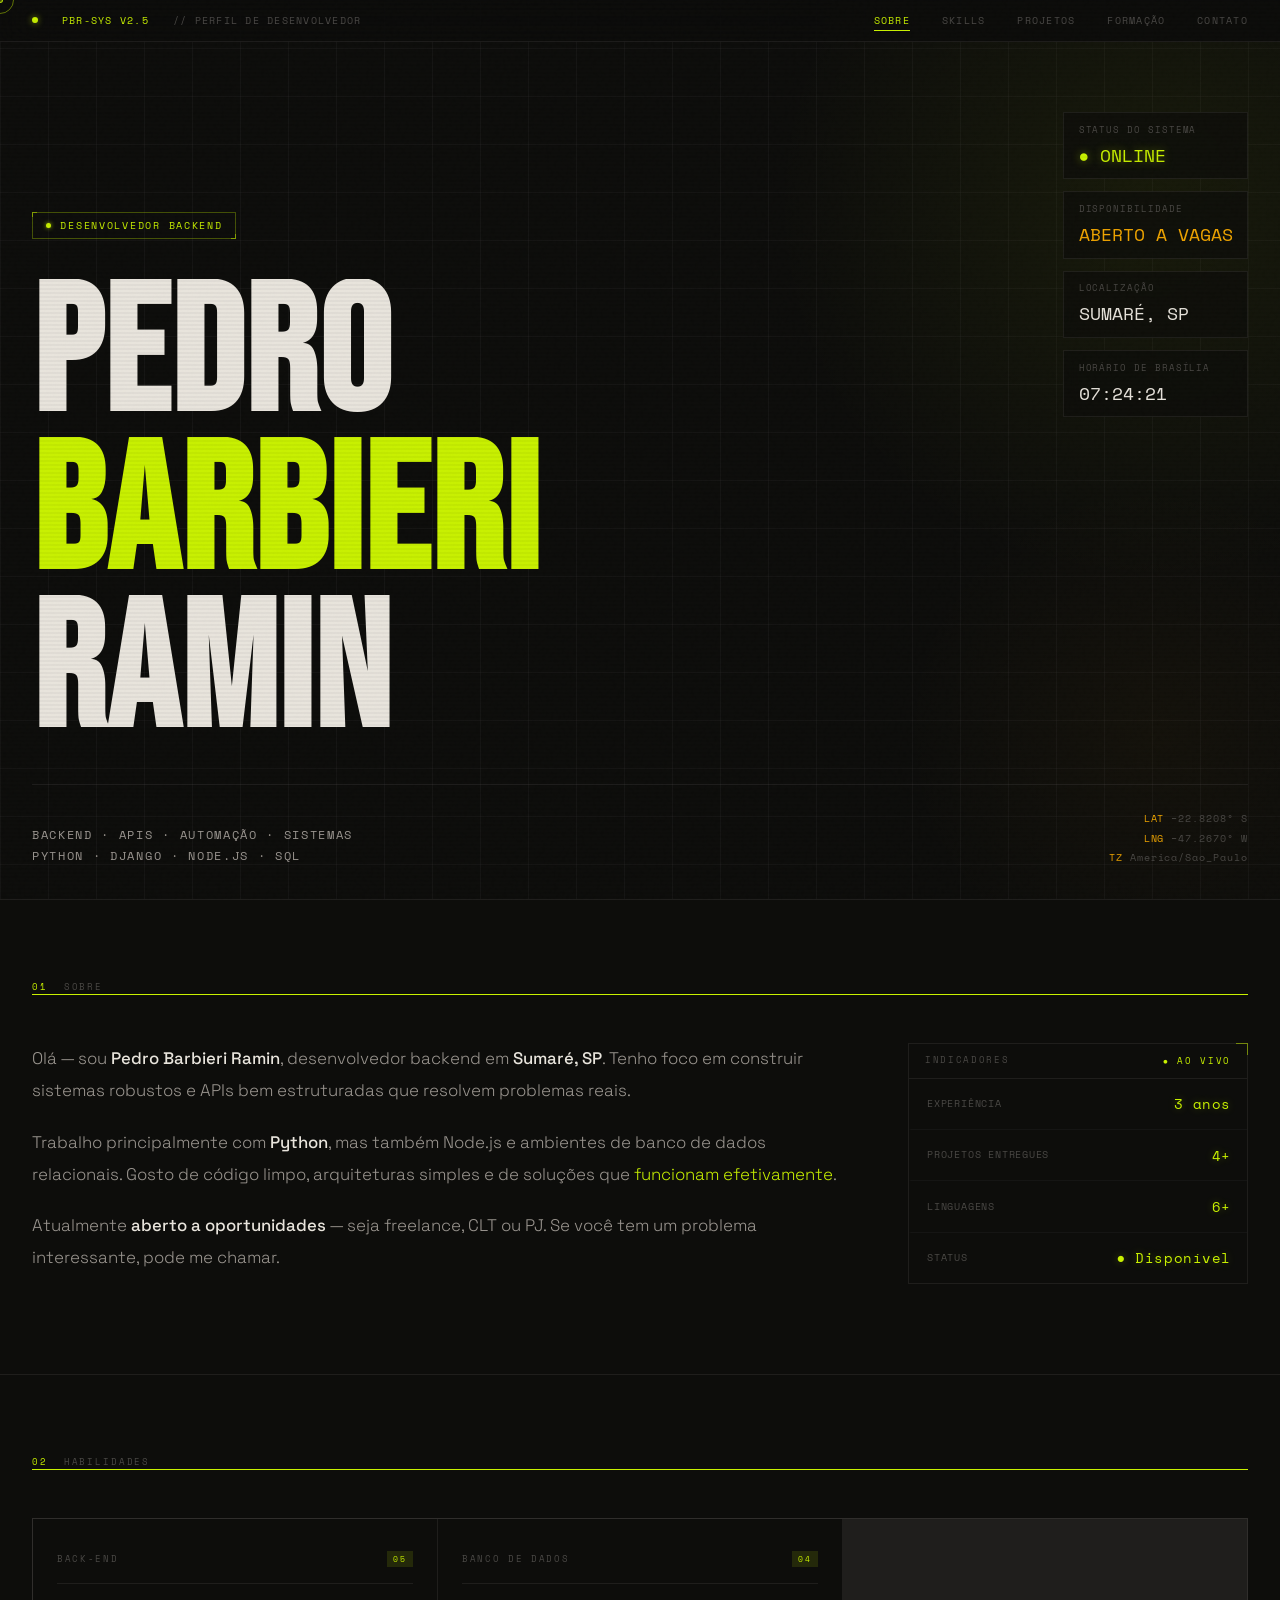
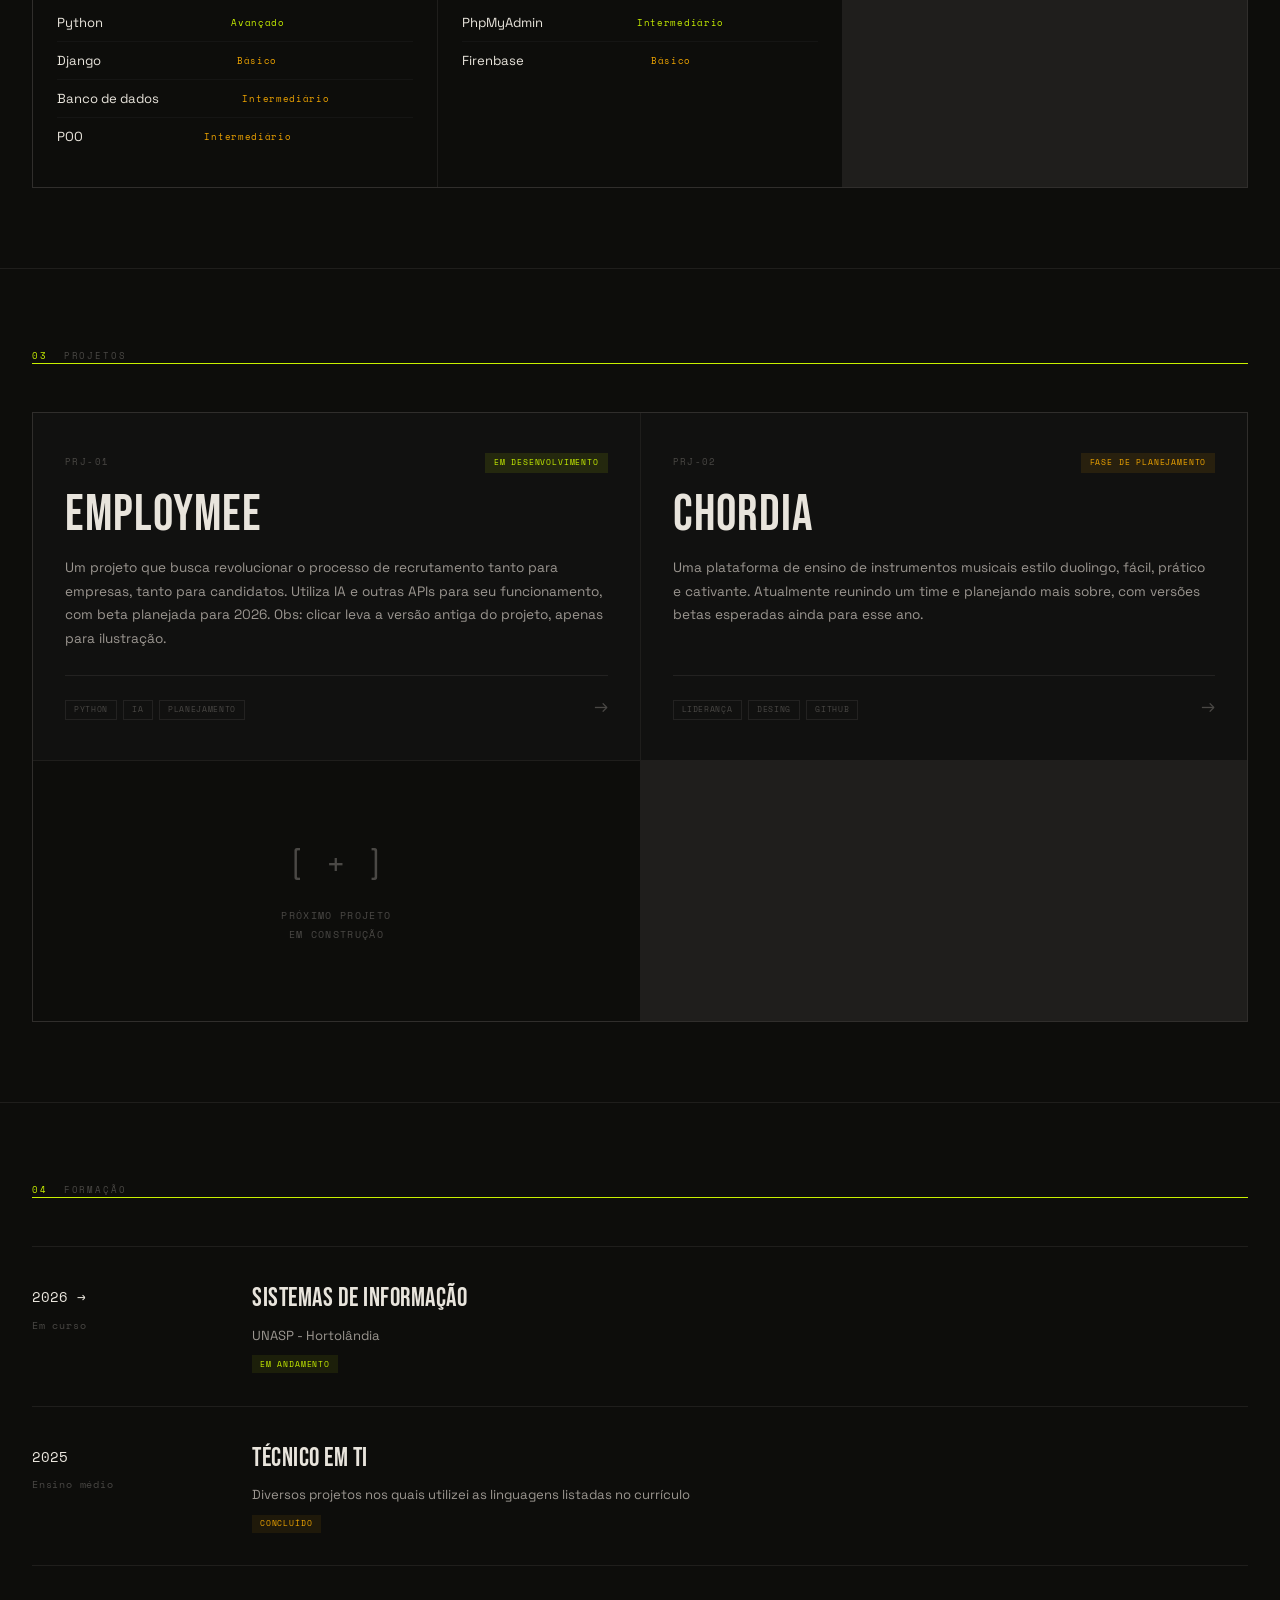
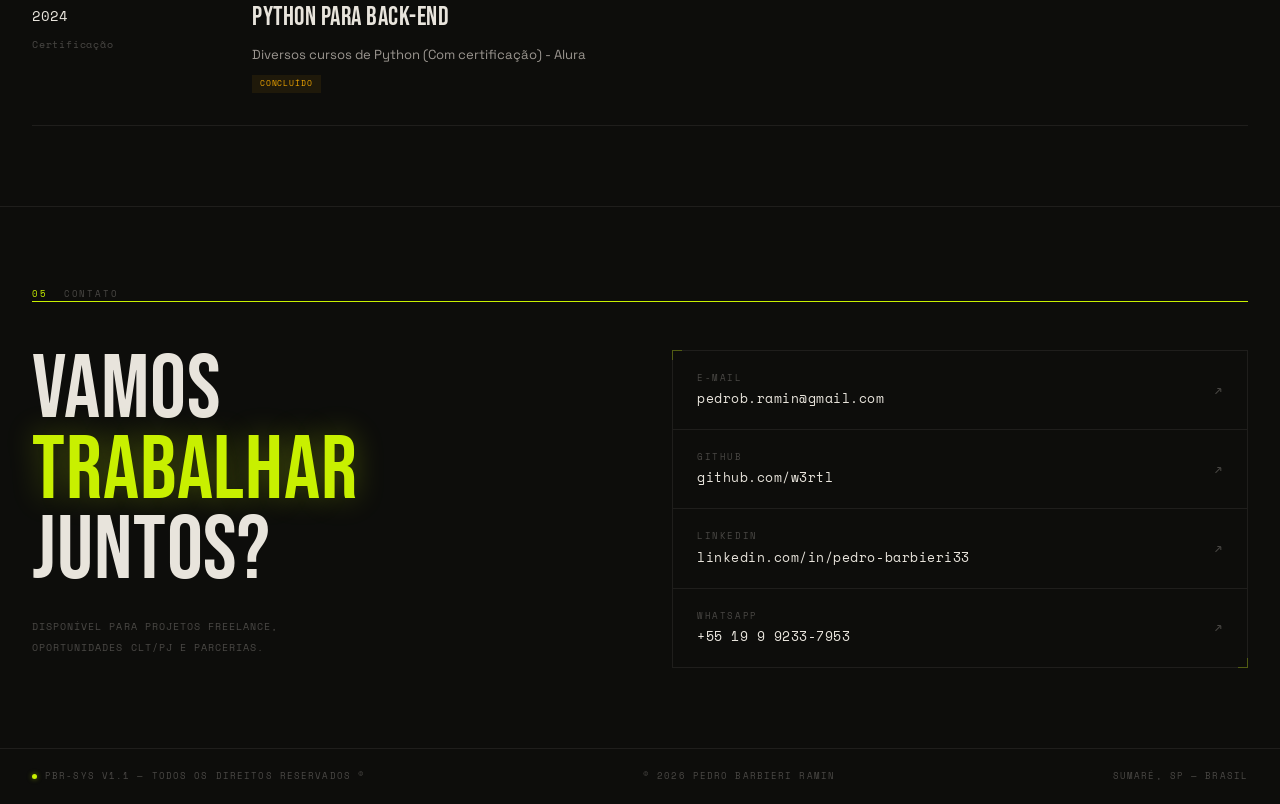
==== index.html @ 3b470dd0 "poo abreviado" ====
<!DOCTYPE html>
<html lang="pt-BR">
<head>
<meta charset="UTF-8"/>
<meta name="viewport" content="width=device-width, initial-scale=1.0"/>
<title>PBR-SYS // Pedro Barbieri Ramin</title>
<link rel="preconnect" href="https://fonts.googleapis.com"/>
<link rel="preconnect" href="https://fonts.gstatic.com" crossorigin/>
<link href="https://fonts.googleapis.com/css2?family=Space+Grotesk:wght@300;400;500;600;700&family=Space+Mono:ital,wght@0,400;0,700;1,400&family=Bebas+Neue&display=swap" rel="stylesheet"/>
<link rel="stylesheet" href="style.css"/>
</head>
<body>

<!-- SCROLL PROGRESS -->
<div id="scroll-progress"></div>

<!-- CURSOR -->
<div id="cur"></div>
<div id="cur-ring"></div>

<!-- COPY TOAST -->
<div class="copy-toast" id="copy-toast"></div>

<!-- ── LOADER ─────────────────────────────────── -->
<div id="loader">
  <div class="ld-label">Inicializando sistema</div>
  <div class="ld-bar-wrap"><div class="ld-bar"></div></div>
  <div class="ld-pct">0%</div>
</div>

<!-- ── TOPBAR ─────────────────────────────────── -->
<div id="topbar">
  <div class="tb-left">
    <div class="tb-dot"></div>
    <span class="tb-sys">PBR-SYS v2.5</span>
    <span>// Perfil de Desenvolvedor</span>
  </div>
  <nav class="tb-right">
    <a class="tb-nav" href="#sobre">Sobre</a>
    <a class="tb-nav" href="#habilidades">Skills</a>
    <a class="tb-nav" href="#projetos">Projetos</a>
    <a class="tb-nav" href="#formacao">Formação</a>
    <a class="tb-nav" href="#contato">Contato</a>
  </nav>
</div>

<!-- ── HERO ───────────────────────────────────── -->
<section id="hero">
  <div class="h-grid"></div>
  <div class="h-glow"></div>
  <div class="h-glow2"></div>

  <div class="hero-widgets">
    <div class="widget">
      Status do Sistema
      <div class="widget-val green">● Online</div>
    </div>
    <div class="widget">
      Disponibilidade
      <div class="widget-val amber">Aberto a vagas</div>
    </div>
    <div class="widget">
      Localização
      <div class="widget-val">Sumaré, SP</div>
    </div>
    <div class="widget">
      Horário de Brasília
      <div class="widget-val" id="live-time">--:--:--</div>
    </div>
  </div>

  <div class="hero-main">
    <div class="stamp">
      <span class="stamp-dot"></span>
      Desenvolvedor Backend
    </div>
    <h1 class="hero-name">
      <span class="line"><span>PEDRO</span></span>
      <span class="line"><span>BARBIERI</span></span>
      <span class="line"><span>RAMIN</span></span>
    </h1>
  </div>

  <div class="hero-meta">
    <div class="hero-role">
      Backend · APIs · Automação · Sistemas<br/>
      Python · Django · Node.js · SQL
    </div>
    <div class="hero-coords">
      <span>LAT</span> −22.8208° S<br/>
      <span>LNG</span> −47.2670° W<br/>
      <span>TZ</span> America/Sao_Paulo
    </div>
  </div>
</section>

<!-- ══════════════════════════════════════════════
     SOBRE
══════════════════════════════════════════════ -->
<section class="sec" id="sobre">
  <div class="sec-label">
    <span class="sec-num">01</span> Sobre
  </div>
  <div class="inner">
    <div class="sobre-text reveal-l">
      <p>
        Olá — sou <strong>Pedro Barbieri Ramin</strong>, desenvolvedor backend
        em <strong>Sumaré, SP</strong>. Tenho foco em construir sistemas
        robustos e APIs bem estruturadas que resolvem problemas reais.
      </p>
      <p>
        Trabalho principalmente com <strong>Python</strong>,
        mas também Node.js e ambientes de banco de dados relacionais.
        Gosto de código limpo, arquiteturas simples e de soluções que
        <span class="hi">funcionam efetivamente</span>.
      </p>
      <p>
        Atualmente <strong>aberto a oportunidades</strong> — seja freelance,
        CLT ou PJ. Se você tem um problema interessante, pode me chamar.
      </p>
    </div>

    <div class="metrics reveal">
      <div class="metrics-head">
        Indicadores <span>● Ao vivo</span>
      </div>
      <div class="metric-row">
        <span class="metric-key">Experiência</span>
        <span class="metric-val hi" data-count="3" data-suffix=" anos">3 anos</span>
      </div>
      <div class="metric-row">
        <span class="metric-key">Projetos entregues</span>
        <span class="metric-val hi" data-count="4" data-suffix="+">4+</span>
      </div>
      <div class="metric-row">
        <span class="metric-key">Linguagens</span>
        <span class="metric-val hi">6+</span>
      </div>
      <div class="metric-row">
        <span class="metric-key">Status</span>
        <span class="metric-val hi">● Disponível</span>
      </div>
    </div>
  </div>
</section>

<!-- ══════════════════════════════════════════════
     HABILIDADES
══════════════════════════════════════════════ -->
<section class="sec" id="habilidades">
  <div class="sec-label">
    <span class="sec-num">02</span> Habilidades
  </div>

  <div class="skill-blocks">

    <!-- BACK-END -->
    <div class="skill-block reveal">
      <div class="sb-head">
        Back-end
        <span class="sb-head-count">05</span>
      </div>

      <div class="skill-row">
        <span class="sk-name">Python</span>
        <span class="sk-lvl lvl-hi">Avançado</span>
        <div class="sk-bar-wrap">
          <div class="sk-bar" style="--w:.92"></div>
        </div>
      </div>
      <div class="skill-row">
        <span class="sk-name">Django</span>
        <span class="sk-lvl lvl-mid">Básico</span>
        <div class="sk-bar-wrap">
          <div class="sk-bar" style="--w:.88"></div>
        </div>
      </div>
      <div class="skill-row">
        <span class="sk-name">Banco de dados</span>
        <span class="sk-lvl lvl-mid">Intermediário</span>
        <div class="sk-bar-wrap">
          <div class="sk-bar mid" style="--w:.65"></div>
        </div>
      </div>
      <div class="skill-row">
        <span class="sk-name">POO</span>
        <span class="sk-lvl lvl-mid">Intermediário</span>
        <div class="sk-bar-wrap">
          <div class="sk-bar mid" style="--w:.58"></div>
        </div>
      </div>
    </div>

    <!-- BANCO DE DADOS -->
    <div class="skill-block reveal">
      <div class="sb-head">
        Banco de Dados
        <span class="sb-head-count">04</span>
      </div>

      <div class="skill-row">
        <span class="sk-name">PhpMyAdmin</span>
        <span class="sk-lvl lvl-hi">Intermediário</span>
        <div class="sk-bar-wrap">
          <div class="sk-bar" style="--w:.85"></div>
        </div>
      </div>
      <div class="skill-row">
        <span class="sk-name">Firenbase</span>
        <span class="sk-lvl lvl-mid">Básico</span>
        <div class="sk-bar-wrap">
          <div class="sk-bar mid" style="--w:.70"></div>
        </div>
      </div>
    </div>

    <!-- INFRA / TOOLS -->
<!-- <div class="skill-block reveal">
      <div class="sb-head">
        Infra &amp; Tools
        <span class="sb-head-count">05</span>
      </div>

      <div class="skill-row">
        <span class="sk-name">Docker</span>
        <span class="sk-lvl lvl-mid">Intermediário</span>
        <div class="sk-bar-wrap">
          <div class="sk-bar mid" style="--w:.72"></div>
        </div>
      </div>
      <div class="skill-row">
        <span class="sk-name">Git / GitHub</span>
        <span class="sk-lvl lvl-mid">Intermediário</span>
        <div class="sk-bar-wrap">
          <div class="sk-bar" style="--w:.88"></div>
        </div>
      </div>
      <div class="skill-row">
        <span class="sk-name">Linux / Bash</span>
        <span class="sk-lvl lvl-mid">Intermediário</span>
        <div class="sk-bar-wrap">
          <div class="sk-bar mid" style="--w:.68"></div>
        </div>
      </div>
      <div class="skill-row">
        <span class="sk-name">Nginx</span>
        <span class="sk-lvl lvl-mid">Básico</span>
        <div class="sk-bar-wrap">
          <div class="sk-bar lo" style="--w:.45"></div>
        </div>
      </div>
      <div class="skill-row">
        <span class="sk-name">CI/CD</span>
        <span class="sk-lvl lvl-lo">Básico</span>
        <div class="sk-bar-wrap">
          <div class="sk-bar lo" style="--w:.38"></div>
        </div>
      </div>
    </div> -->

  </div>
</section>

<!-- ══════════════════════════════════════════════
     PROJETOS

     COMO ADICIONAR UM PROJETO:
     Dentro de <div class="proj-list">, copie:

     <a class="proj-item reveal" href="URL" target="_blank" rel="noopener">
       <div class="proj-header">
         <div class="proj-id">PRJ-XX</div>
         <div class="proj-status status-done">Concluído</div>
       </div>
       <div class="proj-name">Nome</div>
       <div class="proj-desc">Descrição curta.</div>
       <div class="proj-footer">
         <div class="proj-tags">
           <span class="ptag">Python</span>
         </div>
         <div class="proj-arrow">→</div>
       </div>
     </a>

     Classes de status:
       status-done  → Concluído
       status-dev   → Em Desenvolvimento
       status-soon  → Em Breve
══════════════════════════════════════════════ -->
<section class="sec" id="projetos">
  <div class="sec-label">
    <span class="sec-num">03</span> Projetos
  </div>

  <div class="proj-list">

    <!-- PRJ-01 -->
    <a class="proj-item reveal" href="https://www.employmee.com.br/" target="_blank" rel="noopener">
      <div class="proj-header">
        <div class="proj-id">PRJ-01</div>
        <div class="proj-status status-done">Em Desenvolvimento</div>
      </div>
      <div class="proj-name">Employmee</div>
      <div class="proj-desc">
        Um projeto que busca revolucionar o processo de recrutamento tanto para empresas, tanto para candidatos.
        Utiliza IA e outras APIs para seu funcionamento, com beta planejada para 2026. 
        Obs: clicar leva a versão antiga do projeto, apenas para ilustração.
      </div>
      <div class="proj-footer">
        <div class="proj-tags">
          <span class="ptag">Python</span>
          <span class="ptag">IA</span>
          <span class="ptag">Planejamento</span>
        </div>
        <div class="proj-arrow">→</div>
      </div>
    </a>

    <!-- PRJ-02 -->
    <a class="proj-item reveal" href="#" target="_blank" rel="noopener">
      <div class="proj-header">
        <div class="proj-id">PRJ-02</div>
        <div class="proj-status status-dev">Fase de planejamento</div>
      </div>
      <div class="proj-name">Chordia</div>
      <div class="proj-desc">
        Uma plataforma de ensino de instrumentos musicais estilo duolingo, fácil, prático e cativante.
        Atualmente reunindo um time e planejando mais sobre, com versões betas esperadas ainda para esse ano.
      </div>
      <div class="proj-footer">
        <div class="proj-tags">
          <span class="ptag">Liderança</span>
          <span class="ptag">Desing</span>
          <span class="ptag">Github</span>
        </div>
        <div class="proj-arrow">→</div>
      </div>
    </a>

    <!-- SLOT VAZIO -->
    <div class="proj-item proj-empty reveal">
      <div class="proj-empty-icon">[ + ]</div>
      <div class="proj-empty-text">
        Próximo projeto<br/>em construção
      </div>
    </div>

  </div>
</section>

<!-- ══════════════════════════════════════════════
     FORMAÇÃO
══════════════════════════════════════════════ -->
<section class="sec" id="formacao">
  <div class="sec-label">
    <span class="sec-num">04</span> Formação
  </div>

  <div class="timeline">

    <div class="tl-item reveal">
      <div class="tl-left">
        <span class="tl-year">2026 →</span>
        Em curso
      </div>
      <div class="tl-right">
        <div class="tl-course">Sistemas de informação</div>
        <div class="tl-inst">UNASP - Hortolândia</div>
        <span class="tl-tag">Em andamento</span>
      </div>
    </div>

    <div class="tl-item reveal">
      <div class="tl-left">
        <span class="tl-year">2025</span>
        Ensino médio
      </div>
      <div class="tl-right">
        <div class="tl-course">Técnico em TI</div>
        <div class="tl-inst">Diversos projetos nos quais utilizei as linguagens listadas no currículo</div>
        <span class="tl-tag amber">Concluído</span>
      </div>
    </div>

    <div class="tl-item reveal">
      <div class="tl-left">
        <span class="tl-year">2024</span>
        Certificação
      </div>
      <div class="tl-right">
        <div class="tl-course">Python para Back-end</div>
        <div class="tl-inst">Diversos cursos de Python (Com certificação) - Alura</div>
        <span class="tl-tag amber">Concluído</span>
      </div>
    </div>

    

  </div>
</section>

<!-- ══════════════════════════════════════════════
     CONTATO
══════════════════════════════════════════════ -->
<section class="sec" id="contato">
  <div class="sec-label">
    <span class="sec-num">05</span> Contato
  </div>

  <div class="contact-wrap">
    <div class="reveal-l">
      <div class="contact-cta">
        VAMOS<br/><span class="hi">TRABALHAR</span><br/>JUNTOS?
      </div>
      <div class="contact-note">
        Disponível para projetos freelance,<br/>
        oportunidades CLT/PJ e parcerias.
      </div>
    </div>

    <div class="contact-links reveal">

      <!-- E-mail — clique copia o endereço -->
      <a class="clink" href="mailto:pedrob.ramin@gmail.com" data-copy="pedrob.ramin@gmail.com">
        <div>
          <div class="cl-label">E-mail</div>
          <div class="cl-val">pedrob.ramin@gmail.com</div>
        </div>
        <div class="cl-arrow">↗</div>
      </a>

      <!-- GitHub -->
      <a class="clink" href="https://github.com/w3rtl" target="_blank" rel="noopener">
        <div>
          <div class="cl-label">GitHub</div>
          <div class="cl-val">github.com/w3rtl</div>
        </div>
        <div class="cl-arrow">↗</div>
      </a>

      <!-- LinkedIn -->
      <a class="clink" href="https://linkedin.com/in/pedro-barbieri33" target="_blank" rel="noopener">
        <div>
          <div class="cl-label">LinkedIn</div>
          <div class="cl-val">linkedin.com/in/pedro-barbieri33</div>
        </div>
        <div class="cl-arrow">↗</div>
      </a>

      <!-- WhatsApp — clique copia o número -->
      <a class="clink" href="https://wa.me/5519992337953?text=Olá,%20vim%20pelo%20portifólio!%0A%20proposta%20é%20a%20seguinte:%20" data-copy="+55 19 9 9233-7953">
        <div>
          <div class="cl-label">WhatsApp</div>
          <div class="cl-val">+55 19 9 9233-7953</div>
        </div>
        <div class="cl-arrow">↗</div>
      </a>

    </div>
  </div>
</section>

<!-- ── FOOTER ──────────────────────────────────── -->
<footer>
  <div class="ft-status">
    <div class="ft-dot"></div>
    PBR-SYS v1.1 — Todos os direitos reservados ©️
  </div>
  <div>© 2026 Pedro Barbieri Ramin</div>
  <div>Sumaré, SP — Brasil</div>
</footer>

<script src="main.js"></script>
</body>
</html>
---- style.css ----
*,*::before,*::after{box-sizing:border-box;margin:0;padding:0}

:root{
  --bg:#0D0D0B;
  --bg2:#111110;
  --bg3:#161614;
  --ink:#E8E4DC;
  --ink2:#9B9690;
  --ink3:#4A4845;
  --accent:#C8F000;
  --accent2:#F0A500;
  --red:#FF4444;
  --line:rgba(232,228,220,0.08);
  --line2:rgba(232,228,220,0.04);
  --mono:'Space Mono',monospace;
  --sans:'Space Grotesk',sans-serif;
  --display:'Bebas Neue',sans-serif;
}

html{scroll-behavior:smooth}

body{
  background:var(--bg);
  color:var(--ink);
  font-family:var(--sans);
  font-size:15px;
  line-height:1.6;
  overflow-x:hidden;
  cursor:none;
}

/* ── SCROLL PROGRESS BAR ─────────────────────── */
#scroll-progress{
  position:fixed;top:0;left:0;
  height:2px;width:0%;
  background:linear-gradient(90deg,var(--accent),var(--accent2));
  z-index:9100;
  transition:width .1s linear;
  box-shadow:0 0 8px rgba(200,240,0,0.6);
}

/* ── SCANLINES overlay ───────────────────────── */
body::before{
  content:'';
  position:fixed;inset:0;
  background:repeating-linear-gradient(
    0deg,
    transparent,
    transparent 2px,
    rgba(0,0,0,0.03) 2px,
    rgba(0,0,0,0.03) 4px
  );
  pointer-events:none;
  z-index:9000;
  animation:scanMove 8s linear infinite;
}
@keyframes scanMove{
  0%{background-position:0 0}
  100%{background-position:0 200px}
}

/* ── NOISE grain ─────────────────────────────── */
body::after{
  content:'';
  position:fixed;inset:0;
  background-image:url("data:image/svg+xml,%3Csvg viewBox='0 0 256 256' xmlns='http://www.w3.org/2000/svg'%3E%3Cfilter id='noise'%3E%3CfeTurbulence type='fractalNoise' baseFrequency='0.9' numOctaves='4' stitchTiles='stitch'/%3E%3C/filter%3E%3Crect width='100%25' height='100%25' filter='url(%23noise)' opacity='0.04'/%3E%3C/svg%3E");
  pointer-events:none;
  z-index:8999;
  opacity:0.4;
}

/* ── CURSOR ──────────────────────────────────── */
#cur{
  position:fixed;width:6px;height:6px;
  background:var(--accent);
  border-radius:50%;
  pointer-events:none;z-index:9999;
  transform:translate(-50%,-50%);
  transition:width .15s,height .15s,background .2s,opacity .2s;
  mix-blend-mode:difference;
}
#cur-ring{
  position:fixed;width:28px;height:28px;
  border:1px solid rgba(200,240,0,0.45);
  border-radius:50%;
  pointer-events:none;z-index:9998;
  transform:translate(-50%,-50%);
  transition:width .25s cubic-bezier(.16,1,.3,1),height .25s cubic-bezier(.16,1,.3,1),border-color .25s;
}
body.hov #cur{width:12px;height:12px;background:var(--accent)}
body.hov #cur-ring{width:44px;height:44px;border-color:var(--accent);box-shadow:0 0 12px rgba(200,240,0,0.2)}

/* cursor trail dots */
.cur-trail{
  position:fixed;
  width:4px;height:4px;
  background:var(--accent);
  border-radius:50%;
  pointer-events:none;
  z-index:9997;
  transform:translate(-50%,-50%);
  opacity:0;
  transition:opacity .4s ease;
}

/* ── LOADER ──────────────────────────────────── */
#loader{
  position:fixed;inset:0;
  background:var(--bg);
  z-index:8000;
  display:flex;flex-direction:column;
  align-items:center;justify-content:center;
  gap:2rem;
}
.ld-label{
  font-family:var(--mono);
  font-size:.7rem;
  letter-spacing:.2em;
  color:var(--ink3);
  text-transform:uppercase;
}
.ld-bar-wrap{
  width:240px;height:1px;
  background:var(--line);
  position:relative;
  overflow:hidden;
}
.ld-bar{
  position:absolute;top:0;left:0;
  height:100%;width:0;
  background:linear-gradient(90deg,var(--accent),rgba(200,240,0,0.6));
  box-shadow:0 0 8px rgba(200,240,0,0.8);
  animation:ldFill 1.2s cubic-bezier(.4,0,.2,1) forwards;
}
/* shimmer on loader bar */
.ld-bar::after{
  content:'';
  position:absolute;top:0;right:0;bottom:0;
  width:40px;
  background:linear-gradient(90deg,transparent,rgba(255,255,255,0.4),transparent);
  animation:ldShimmer 1.2s ease-in-out forwards;
}
@keyframes ldFill{to{width:100%}}
@keyframes ldShimmer{
  0%{transform:translateX(-240px)}
  100%{transform:translateX(240px)}
}
.ld-pct{
  font-family:var(--mono);font-size:.65rem;
  color:var(--accent);letter-spacing:.1em;
}
#loader.done{
  animation:ldOut .5s .1s ease forwards;
  pointer-events:none;
}
@keyframes ldOut{to{opacity:0;pointer-events:none}}

/* corner brackets decoration */
#loader::before,#loader::after{
  content:'';
  position:absolute;
  width:30px;height:30px;
  border-color:var(--line);
  border-style:solid;
  pointer-events:none;
}
#loader::before{top:2rem;left:2rem;border-width:1px 0 0 1px}
#loader::after{bottom:2rem;right:2rem;border-width:0 1px 1px 0}

/* ── TOPBAR ──────────────────────────────────── */
#topbar{
  position:fixed;top:0;left:0;right:0;
  z-index:500;
  display:flex;align-items:center;justify-content:space-between;
  padding:.75rem 2rem;
  border-bottom:1px solid var(--line);
  background:rgba(13,13,11,0.92);
  backdrop-filter:blur(20px);
  font-family:var(--mono);font-size:.65rem;
  letter-spacing:.12em;
  color:var(--ink3);
  text-transform:uppercase;
  opacity:0;
  animation:fadeIn .5s 1.6s forwards;
}
.tb-left{display:flex;align-items:center;gap:1.5rem}
.tb-dot{
  width:6px;height:6px;border-radius:50%;
  background:var(--accent);
  animation:blink 2.5s ease-in-out infinite;
  box-shadow:0 0 6px rgba(200,240,0,0.6);
}
@keyframes blink{0%,100%{opacity:1}50%{opacity:.2}}
.tb-sys{color:var(--accent);font-size:.6rem}
.tb-right{display:flex;gap:2rem}
.tb-nav{
  text-decoration:none;color:var(--ink3);
  transition:color .2s;
  position:relative;
}
.tb-nav::after{
  content:'';
  position:absolute;bottom:-2px;left:0;right:0;
  height:1px;background:var(--accent);
  transform:scaleX(0);transform-origin:left;
  transition:transform .25s cubic-bezier(.16,1,.3,1);
}
.tb-nav:hover{color:var(--accent)}
.tb-nav:hover::after{transform:scaleX(1)}
.tb-nav.active{color:var(--accent)}
.tb-nav.active::after{transform:scaleX(1)}
@keyframes fadeIn{from{opacity:0}to{opacity:1}}

/* ── HERO ────────────────────────────────────── */
#hero{
  min-height:100vh;
  display:grid;
  grid-template-rows:1fr auto;
  padding:6rem 2rem 2rem;
  position:relative;
  overflow:hidden;
  border-bottom:1px solid var(--line);
}

/* background grid */
.h-grid{
  position:absolute;inset:0;
  background-image:
    linear-gradient(var(--line2) 1px,transparent 1px),
    linear-gradient(90deg,var(--line2) 1px,transparent 1px);
  background-size:48px 48px;
  transition:background-position .1s ease-out;
}

/* radial glow */
.h-glow{
  position:absolute;
  top:-20%;left:60%;
  width:60vw;height:60vw;
  background:radial-gradient(circle,rgba(200,240,0,0.06) 0%,transparent 70%);
  pointer-events:none;
  animation:glowPulse 6s ease-in-out infinite;
}
@keyframes glowPulse{
  0%,100%{opacity:1;transform:scale(1)}
  50%{opacity:.7;transform:scale(1.05)}
}

/* secondary glow accent */
.h-glow2{
  position:absolute;
  bottom:-10%;right:-10%;
  width:40vw;height:40vw;
  background:radial-gradient(circle,rgba(240,165,0,0.03) 0%,transparent 70%);
  pointer-events:none;
}

.hero-main{
  display:flex;flex-direction:column;
  justify-content:flex-end;
  position:relative;z-index:1;
}

/* classified stamp */
.stamp{
  display:inline-flex;align-items:center;gap:.6rem;
  border:1px solid rgba(200,240,0,0.3);
  padding:.3rem .8rem;
  font-family:var(--mono);font-size:.6rem;
  letter-spacing:.18em;color:var(--accent);
  text-transform:uppercase;
  margin-bottom:2.5rem;
  width:fit-content;
  animation:fadeIn .5s 1.7s both;
  position:relative;
}
/* corner ticks on stamp */
.stamp::before,.stamp::after{
  content:'';position:absolute;
  width:5px;height:5px;
  border-color:rgba(200,240,0,0.5);
  border-style:solid;
}
.stamp::before{top:-1px;left:-1px;border-width:1px 0 0 1px}
.stamp::after{bottom:-1px;right:-1px;border-width:0 1px 1px 0}

.stamp-dot{
  width:5px;height:5px;background:var(--accent);border-radius:50%;
  animation:blink 1.8s infinite;
  box-shadow:0 0 4px rgba(200,240,0,0.8);
}

/* big name */
.hero-name{
  font-family:var(--display);
  font-size:clamp(5rem,14vw,14rem);
  line-height:.88;
  letter-spacing:.01em;
  color:var(--ink);
  margin-bottom:2rem;
}
.hero-name .line{overflow:hidden;display:block}
.hero-name .line span{
  display:block;
  transform:translateY(105%);
  animation:slideUp .9s cubic-bezier(.16,1,.3,1) both;
}
.hero-name .line:nth-child(1) span{animation-delay:1.4s}
.hero-name .line:nth-child(2) span{animation-delay:1.5s;color:var(--accent)}
.hero-name .line:nth-child(3) span{animation-delay:1.6s}
@keyframes slideUp{to{transform:translateY(0)}}

/* glitch on hero name hover */
.hero-name:hover .line:nth-child(2) span{
  animation:glitchText .5s steps(2,end) forwards;
}
@keyframes glitchText{
  0%{text-shadow:none}
  20%{text-shadow:3px 0 var(--accent2),−3px 0 var(--red)}
  40%{text-shadow:-2px 0 var(--accent),2px 0 var(--accent2)}
  60%{text-shadow:1px 0 var(--red),-1px 0 var(--accent)}
  80%{text-shadow:-3px 0 var(--accent2),3px 0 var(--red)}
  100%{text-shadow:none}
}

/* meta row */
.hero-meta{
  display:flex;justify-content:space-between;align-items:flex-end;
  padding-top:1.5rem;
  border-top:1px solid var(--line);
  position:relative;z-index:1;
  animation:fadeIn .6s 2s both;
}
.hero-role{
  font-family:var(--mono);font-size:.75rem;
  letter-spacing:.14em;color:var(--ink2);text-transform:uppercase;
  max-width:24rem;line-height:1.8;
}
.hero-coords{
  font-family:var(--mono);font-size:.6rem;
  letter-spacing:.1em;color:var(--ink3);
  text-align:right;line-height:2;
}
.hero-coords span{color:var(--accent2)}

/* status widgets bottom-right */
.hero-widgets{
  position:absolute;
  right:2rem;top:7rem;
  display:flex;flex-direction:column;gap:.75rem;
  z-index:2;
  animation:fadeIn .6s 2.1s both;
}
.widget{
  border:1px solid var(--line);
  padding:.6rem .9rem;
  background:rgba(13,13,11,0.7);
  backdrop-filter:blur(8px);
  font-family:var(--mono);
  font-size:.58rem;letter-spacing:.1em;
  color:var(--ink3);text-transform:uppercase;
  min-width:140px;
  position:relative;
  transition:border-color .3s;
}
.widget:hover{border-color:rgba(200,240,0,0.2)}
/* corner decoration on widgets */
.widget::before{
  content:'';position:absolute;
  top:-1px;left:-1px;
  width:8px;height:8px;
  border-top:1px solid var(--accent);
  border-left:1px solid var(--accent);
  opacity:0;
  transition:opacity .3s;
}
.widget:hover::before{opacity:1}
.widget-val{
  font-size:1.1rem;letter-spacing:0;
  color:var(--ink);margin-top:.2rem;
  font-weight:400;
}
.widget-val.green{
  color:var(--accent);
  text-shadow:0 0 10px rgba(200,240,0,0.4);
}
.widget-val.amber{color:var(--accent2)}

/* ── SECTION BASE ────────────────────────────── */
.sec{
  padding:5rem 2rem;
  border-bottom:1px solid var(--line);
  position:relative;
}
.sec-label{
  font-family:var(--mono);font-size:.58rem;
  letter-spacing:.2em;color:var(--ink3);
  text-transform:uppercase;
  display:flex;align-items:center;gap:.75rem;
  margin-bottom:3rem;
}
.sec-label::after{
  content:'';flex:1;height:1px;background:var(--line);
}
.sec-num{color:var(--accent);margin-right:.25rem}

/* ── SOBRE ───────────────────────────────────── */
#sobre .inner{
  display:grid;
  grid-template-columns:1fr 340px;
  gap:4rem;
  align-items:start;
}
.sobre-text p{
  font-size:1.05rem;
  color:var(--ink2);line-height:1.9;
  margin-bottom:1.25rem;
  font-weight:300;
}
.sobre-text p strong{color:var(--ink);font-weight:500}

/* inline accent highlight */
.sobre-text p .hi{
  color:var(--accent);
  font-style:normal;
}

/* metrics panel */
.metrics{
  border:1px solid var(--line);
  font-family:var(--mono);
  position:relative;
}
/* corner accent bracket */
.metrics::before{
  content:'';position:absolute;
  top:-1px;right:-1px;
  width:12px;height:12px;
  border-top:1px solid var(--accent);
  border-right:1px solid var(--accent);
  opacity:.5;
}
.metrics-head{
  padding:.6rem 1rem;
  border-bottom:1px solid var(--line);
  font-size:.58rem;letter-spacing:.18em;
  color:var(--ink3);text-transform:uppercase;
  display:flex;justify-content:space-between;align-items:center;
}
.metrics-head span{color:var(--accent);font-size:.55rem}
.metric-row{
  display:flex;justify-content:space-between;align-items:center;
  padding:.85rem 1rem;
  border-bottom:1px solid var(--line2);
  transition:background .2s,border-left-color .2s;
  border-left:2px solid transparent;
}
.metric-row:last-child{border-bottom:none}
.metric-row:hover{
  background:rgba(200,240,0,0.04);
  border-left-color:var(--accent);
}
.metric-key{font-size:.62rem;letter-spacing:.08em;color:var(--ink3);text-transform:uppercase}
.metric-val{font-size:.9rem;color:var(--ink);letter-spacing:.04em}
.metric-val.hi{
  color:var(--accent);
  text-shadow:0 0 8px rgba(200,240,0,0.3);
}
.metric-val.mid{color:var(--accent2)}

/* ── HABILIDADES ─────────────────────────────── */
#habilidades .skill-blocks{
  display:grid;
  grid-template-columns:repeat(3,1fr);
  gap:1px;
  background:var(--line);
  border:1px solid var(--line);
}
.skill-block{
  background:var(--bg);
  padding:2rem 1.5rem;
  transition:background .3s;
}
.skill-block:hover{background:var(--bg2)}
.sb-head{
  font-family:var(--mono);font-size:.58rem;
  letter-spacing:.18em;color:var(--ink3);
  text-transform:uppercase;
  padding-bottom:1rem;
  margin-bottom:1.25rem;
  border-bottom:1px solid var(--line);
  display:flex;justify-content:space-between;align-items:center;
}
.sb-head-count{
  background:rgba(200,240,0,0.12);
  color:var(--accent);
  padding:.1rem .4rem;
  font-size:.5rem;
}
.skill-row{
  display:flex;justify-content:space-between;align-items:center;
  padding:.5rem 0;
  border-bottom:1px solid var(--line2);
  position:relative;
  overflow:hidden;
}
.skill-row:last-child{border-bottom:none}
.skill-row::before{
  content:'';
  position:absolute;left:0;top:0;bottom:0;
  width:0;background:rgba(200,240,0,0.06);
  transition:width .35s cubic-bezier(.16,1,.3,1);
}
.skill-row:hover::before{width:100%}
.sk-name{font-size:.82rem;color:var(--ink);position:relative;z-index:1}
.sk-lvl{
  font-family:var(--mono);font-size:.55rem;
  letter-spacing:.08em;position:relative;z-index:1;
}
.lvl-hi{color:var(--accent)}
.lvl-mid{color:var(--accent2)}
.lvl-lo{color:var(--ink3)}

/* bars */
.sk-bar-wrap{
  height:2px;background:var(--line);
  margin-top:.3rem;overflow:hidden;
  position:relative;
}
/* shimmer on skill bar */
.sk-bar-wrap::after{
  content:'';
  position:absolute;top:0;left:-100%;
  width:60%;height:100%;
  background:linear-gradient(90deg,transparent,rgba(255,255,255,0.25),transparent);
  animation:none;
}
.sk-bar-wrap:hover::after{
  animation:shimmerBar 1s ease forwards;
}
@keyframes shimmerBar{
  0%{left:-100%}
  100%{left:150%}
}
.sk-bar{
  height:100%;background:var(--accent);
  transform-origin:left;transform:scaleX(0);
  transition:transform 1s cubic-bezier(.16,1,.3,1);
}
.sk-bar.anim{transform:scaleX(var(--w,1))}
.sk-bar.mid{background:var(--accent2)}
.sk-bar.lo{background:var(--ink3)}

/* ── PROJETOS ════════════════════════════════════ */
#projetos .proj-list{
  display:grid;
  grid-template-columns:repeat(2,1fr);
  gap:1px;
  background:var(--line);
  border:1px solid var(--line);
}
.proj-item{
  background:var(--bg2);
  padding:2.5rem 2rem;
  text-decoration:none;color:inherit;
  display:flex;flex-direction:column;gap:1rem;
  position:relative;overflow:hidden;
  transition:background .3s;
}
.proj-item::before{
  content:'';
  position:absolute;bottom:0;left:0;right:0;
  height:0;
  background:linear-gradient(to top,rgba(200,240,0,0.05),transparent);
  transition:height .4s cubic-bezier(.16,1,.3,1);
}
/* top accent line on hover */
.proj-item::after{
  content:'';
  position:absolute;top:0;left:0;right:0;
  height:1px;
  background:var(--accent);
  transform:scaleX(0);transform-origin:left;
  transition:transform .4s cubic-bezier(.16,1,.3,1);
}
.proj-item:hover{background:var(--bg3)}
.proj-item:hover::before{height:100%}
.proj-item:hover::after{transform:scaleX(1)}
.proj-item:hover .proj-arrow{transform:translate(4px,-4px);color:var(--accent)}
.proj-item:hover .proj-name{color:var(--ink)}
.proj-header{display:flex;justify-content:space-between;align-items:center}
.proj-id{
  font-family:var(--mono);font-size:.58rem;
  letter-spacing:.15em;color:var(--ink3);
  text-transform:uppercase;
}
.proj-status{
  font-family:var(--mono);font-size:.52rem;
  letter-spacing:.1em;text-transform:uppercase;
  padding:.2rem .55rem;
  transition:opacity .2s;
}
.status-done{background:rgba(200,240,0,0.1);color:var(--accent)}
.status-dev{background:rgba(240,165,0,0.1);color:var(--accent2)}
.status-soon{background:rgba(255,255,255,0.05);color:var(--ink3)}
.proj-name{
  font-family:var(--display);
  font-size:clamp(2rem,4vw,3.2rem);
  line-height:1;letter-spacing:.02em;
  color:var(--ink);
  transition:color .3s;
}
.proj-desc{
  font-size:.85rem;color:var(--ink2);
  line-height:1.75;flex:1;
}
.proj-footer{
  display:flex;justify-content:space-between;align-items:flex-end;
  margin-top:.5rem;
  padding-top:1rem;
  border-top:1px solid var(--line);
}
.proj-tags{display:flex;gap:.4rem;flex-wrap:wrap}
.ptag{
  font-family:var(--mono);font-size:.52rem;
  letter-spacing:.08em;text-transform:uppercase;
  border:1px solid var(--line);
  padding:.15rem .5rem;color:var(--ink3);
  transition:border-color .2s,color .2s;
}
.proj-item:hover .ptag{border-color:rgba(200,240,0,0.2);color:var(--ink2)}
.proj-arrow{
  font-size:1.1rem;color:var(--ink3);
  transition:transform .3s cubic-bezier(.16,1,.3,1),color .3s;
}

/* empty card */
.proj-empty{
  background:var(--bg);
  padding:2.5rem 2rem;
  display:flex;flex-direction:column;
  justify-content:center;align-items:center;
  gap:1rem;text-align:center;
  min-height:260px;
}
.proj-empty-icon{
  font-family:var(--mono);font-size:2rem;
  color:var(--ink3);letter-spacing:0;
}
.proj-empty-text{
  font-family:var(--mono);font-size:.6rem;
  letter-spacing:.14em;color:var(--ink3);
  text-transform:uppercase;line-height:2;
}

/* ── FORMAÇÃO ────────────────────────────────── */
#formacao .timeline{display:flex;flex-direction:column}
.tl-item{
  display:grid;grid-template-columns:180px 1fr;
  gap:2.5rem;
  padding:2rem 0;
  border-bottom:1px solid var(--line);
  position:relative;
  transition:background .3s;
}
.tl-item:hover{background:rgba(200,240,0,0.02)}
/* left accent bar on hover */
.tl-item::before{
  content:'';
  position:absolute;left:-2rem;top:0;bottom:0;
  width:1px;background:var(--accent);
  transform:scaleY(0);transform-origin:top;
  transition:transform .4s cubic-bezier(.16,1,.3,1);
}
.tl-item:hover::before{transform:scaleY(1)}
.tl-item:first-child{border-top:1px solid var(--line)}
.tl-left{
  font-family:var(--mono);font-size:.62rem;
  letter-spacing:.08em;color:var(--ink3);
  line-height:2;
  padding-top:.25rem;
}
.tl-left .tl-year{
  font-size:.9rem;color:var(--ink);
  letter-spacing:0;display:block;margin-bottom:.25rem;
}
.tl-course{
  font-family:var(--display);
  font-size:1.6rem;letter-spacing:.02em;
  color:var(--ink);margin-bottom:.3rem;
}
.tl-inst{font-size:.82rem;color:var(--ink2)}
.tl-tag{
  display:inline-block;margin-top:.6rem;
  font-family:var(--mono);font-size:.52rem;
  letter-spacing:.1em;text-transform:uppercase;
  background:rgba(200,240,0,0.08);color:var(--accent);
  padding:.15rem .5rem;
}
.tl-tag.amber{background:rgba(240,165,0,0.08);color:var(--accent2)}

/* ── CONTATO ─────────────────────────────────── */
#contato{border-bottom:none}
.contact-wrap{
  display:grid;grid-template-columns:1fr 1fr;
  gap:4rem;align-items:start;
}
.contact-cta{
  font-family:var(--display);
  font-size:clamp(3.5rem,7vw,7rem);
  line-height:.9;letter-spacing:.01em;
  color:var(--ink);margin-bottom:1.5rem;
}
.contact-cta .hi{
  color:var(--accent);
  text-shadow:0 0 30px rgba(200,240,0,0.3);
}
.contact-note{
  font-family:var(--mono);font-size:.65rem;
  letter-spacing:.1em;color:var(--ink3);
  text-transform:uppercase;line-height:2;
}
.contact-links{
  display:flex;flex-direction:column;
  gap:0;border:1px solid var(--line);
  position:relative;
}
/* corner brackets on contact links box */
.contact-links::before,.contact-links::after{
  content:'';position:absolute;
  width:10px;height:10px;
  border-color:rgba(200,240,0,0.3);
  border-style:solid;
  pointer-events:none;
}
.contact-links::before{top:-1px;left:-1px;border-width:1px 0 0 1px}
.contact-links::after{bottom:-1px;right:-1px;border-width:0 1px 1px 0}

.clink{
  display:flex;justify-content:space-between;align-items:center;
  padding:1.25rem 1.5rem;
  border-bottom:1px solid var(--line);
  text-decoration:none;color:inherit;
  font-family:var(--mono);
  transition:background .25s;
  position:relative;overflow:hidden;
}
.clink:last-child{border-bottom:none}
.clink::before{
  content:'';position:absolute;left:0;top:0;bottom:0;width:2px;
  background:var(--accent);transform:scaleY(0);transform-origin:top;
  transition:transform .3s cubic-bezier(.16,1,.3,1);
}
.clink:hover{background:rgba(200,240,0,0.04)}
.clink:hover::before{transform:scaleY(1)}
.clink:hover .cl-arrow{color:var(--accent);transform:translateX(4px)}
.cl-label{
  font-size:.55rem;letter-spacing:.18em;color:var(--ink3);
  text-transform:uppercase;margin-bottom:.2rem;
}
.cl-val{font-size:.82rem;color:var(--ink);letter-spacing:.04em}
.cl-arrow{font-size:.9rem;color:var(--ink3);transition:color .2s,transform .2s}

/* copy toast */
.copy-toast{
  position:fixed;bottom:2rem;left:50%;transform:translateX(-50%) translateY(10px);
  background:var(--bg3);border:1px solid rgba(200,240,0,0.3);
  font-family:var(--mono);font-size:.6rem;letter-spacing:.15em;
  color:var(--accent);text-transform:uppercase;
  padding:.5rem 1.25rem;
  z-index:9999;
  opacity:0;
  transition:opacity .3s,transform .3s;
  pointer-events:none;
}
.copy-toast.show{opacity:1;transform:translateX(-50%) translateY(0)}

/* ── FOOTER ──────────────────────────────────── */
footer{
  padding:1.25rem 2rem;
  display:flex;justify-content:space-between;align-items:center;
  border-top:1px solid var(--line);
  font-family:var(--mono);font-size:.58rem;
  letter-spacing:.12em;color:var(--ink3);text-transform:uppercase;
}
.ft-status{display:flex;align-items:center;gap:.5rem}
.ft-dot{
  width:5px;height:5px;background:var(--accent);
  border-radius:50%;animation:blink 2.5s infinite;
  box-shadow:0 0 5px rgba(200,240,0,0.5);
}

/* ── REVEAL ──────────────────────────────────── */
.reveal{
  opacity:0;transform:translateY(28px);
  transition:opacity .7s cubic-bezier(.16,1,.3,1),transform .7s cubic-bezier(.16,1,.3,1);
}
.reveal.on{opacity:1;transform:none}
.reveal-l{
  opacity:0;transform:translateX(-28px);
  transition:opacity .7s cubic-bezier(.16,1,.3,1),transform .7s cubic-bezier(.16,1,.3,1);
}
.reveal-l.on{opacity:1;transform:none}

/* reveal from right */
.reveal-r{
  opacity:0;transform:translateX(28px);
  transition:opacity .7s cubic-bezier(.16,1,.3,1),transform .7s cubic-bezier(.16,1,.3,1);
}
.reveal-r.on{opacity:1;transform:none}

/* reveal with scale */
.reveal-scale{
  opacity:0;transform:scale(.92);
  transition:opacity .8s cubic-bezier(.16,1,.3,1),transform .8s cubic-bezier(.16,1,.3,1);
}
.reveal-scale.on{opacity:1;transform:none}

/* reveal with blur */
.reveal-blur{
  opacity:0;filter:blur(8px);
  transition:opacity .9s ease-out,filter .9s ease-out;
}
.reveal-blur.on{opacity:1;filter:none}

/* section label line-draw */
.sec-label{
  position:relative;
}
.sec-label::after{
  content:'';position:absolute;bottom:0;left:0;
  width:0;height:1px;
  background:var(--accent);
  transition:width 1s cubic-bezier(.16,1,.3,1);
}
.sec-label.on::after{width:100%}

/* stagger delays for grouped reveals */
.reveal:nth-child(2),.reveal-r:nth-child(2),.reveal-scale:nth-child(2){transition-delay:.08s}
.reveal:nth-child(3),.reveal-r:nth-child(3),.reveal-scale:nth-child(3){transition-delay:.16s}
.reveal:nth-child(4),.reveal-r:nth-child(4),.reveal-scale:nth-child(4){transition-delay:.24s}

/* stagger for lists with data-stagger */
[data-stagger]>.reveal:nth-child(1),[data-stagger]>.reveal-r:nth-child(1),[data-stagger]>.reveal-scale:nth-child(1){transition-delay:0s}
[data-stagger]>.reveal:nth-child(2),[data-stagger]>.reveal-r:nth-child(2),[data-stagger]>.reveal-scale:nth-child(2){transition-delay:.12s}
[data-stagger]>.reveal:nth-child(3),[data-stagger]>.reveal-r:nth-child(3),[data-stagger]>.reveal-scale:nth-child(3){transition-delay:.24s}
[data-stagger]>.reveal:nth-child(4),[data-stagger]>.reveal-r:nth-child(4),[data-stagger]>.reveal-scale:nth-child(4){transition-delay:.36s}

/* ── RESPONSIVE ──────────────────────────────── */
@media(max-width:768px){
  /* cursor off */
  body{cursor:auto}
  #cur,#cur-ring,.cur-trail{display:none}

  /* ── topbar ──────────────────────────────── */
  #topbar{padding:.7rem 1.1rem}
  /* esconde o subtítulo "// Perfil de Desenvolvedor" para não vazar */
  .tb-left>span:last-of-type{display:none}
  .tb-right{gap:.9rem;font-size:.58rem}

  /* ── hero ────────────────────────────────── */
  #hero{padding:5rem 1.25rem 2rem}
  .hero-widgets{display:none}
  .hero-name{font-size:clamp(3.2rem,17vw,6rem)}
  /* stamp: compacta o padding e o tracking */
  .stamp{font-size:.52rem;letter-spacing:.12em;padding:.28rem .65rem}
  /* meta: empilha role + coords verticalmente */
  .hero-meta{
    flex-direction:column;
    align-items:flex-start;
    gap:1rem;
    padding-top:1.25rem;
  }
  .hero-role{font-size:.68rem;letter-spacing:.1em;max-width:100%}
  .hero-coords{text-align:left;font-size:.58rem}

  /* ── sections ────────────────────────────── */
  .sec{padding:3.5rem 1.25rem}
  .sec-label{letter-spacing:.14em;font-size:.56rem}

  /* ── sobre ───────────────────────────────── */
  #sobre .inner{grid-template-columns:1fr;gap:2.5rem}
  .sobre-text p{font-size:.95rem}

  /* ── habilidades ─────────────────────────── */
  #habilidades .skill-blocks{grid-template-columns:1fr}
  .skill-block{padding:1.5rem 1.25rem}

  /* ── projetos ────────────────────────────── */
  #projetos .proj-list{grid-template-columns:1fr}
  .proj-item{padding:2rem 1.5rem}
  .proj-name{font-size:clamp(2rem,8vw,3rem)}

  /* ── formação ────────────────────────────── */
  .tl-item{grid-template-columns:1fr;gap:.35rem;padding:1.5rem 0}
  .tl-item::before{display:none}
  /* ano e duração ficam lado a lado na mesma linha */
  .tl-left{
    display:flex;align-items:baseline;
    gap:.6rem;flex-wrap:wrap;
    padding-top:0;
  }
  .tl-left .tl-year{
    font-size:.8rem;margin-bottom:0;display:inline;
  }
  .tl-course{font-size:1.3rem}

  /* ── contato ─────────────────────────────── */
  .contact-wrap{grid-template-columns:1fr;gap:2.5rem}
  .contact-cta{font-size:clamp(2.8rem,13vw,5rem);margin-bottom:1.25rem}
  .clink{padding:1.1rem 1.25rem}

  /* ── footer ──────────────────────────────── */
  footer{flex-direction:column;gap:.75rem;text-align:center;padding:1.25rem 1.25rem}
}

/* ── telas muito pequenas (< 420 px) ────────── */
@media(max-width:420px){
  /* topbar: esconde também o "PBR-SYS v2.5" deixando só o dot + nav */
  .tb-sys{display:none}
  .tb-right{gap:.65rem;font-size:.54rem}
  #topbar{padding:.65rem 1rem}

  /* hero */
  #hero{padding:4.5rem 1rem 1.75rem}
  .hero-name{font-size:clamp(2.8rem,16vw,5rem)}
  .stamp{font-size:.48rem;letter-spacing:.1em}
  .hero-role{font-size:.62rem}

  /* sections */
  .sec{padding:3rem 1rem}
  .sec-label{font-size:.52rem;letter-spacing:.12em}

  /* projetos */
  .proj-item{padding:1.5rem 1rem}

  /* skill rows */
  .skill-block{padding:1.25rem 1rem}

  /* contato */
  .contact-cta{font-size:clamp(2.4rem,12vw,3.5rem)}
  .clink{padding:.9rem 1rem}
  .cl-val{font-size:.75rem}

  /* footer */
  footer{font-size:.52rem}
}
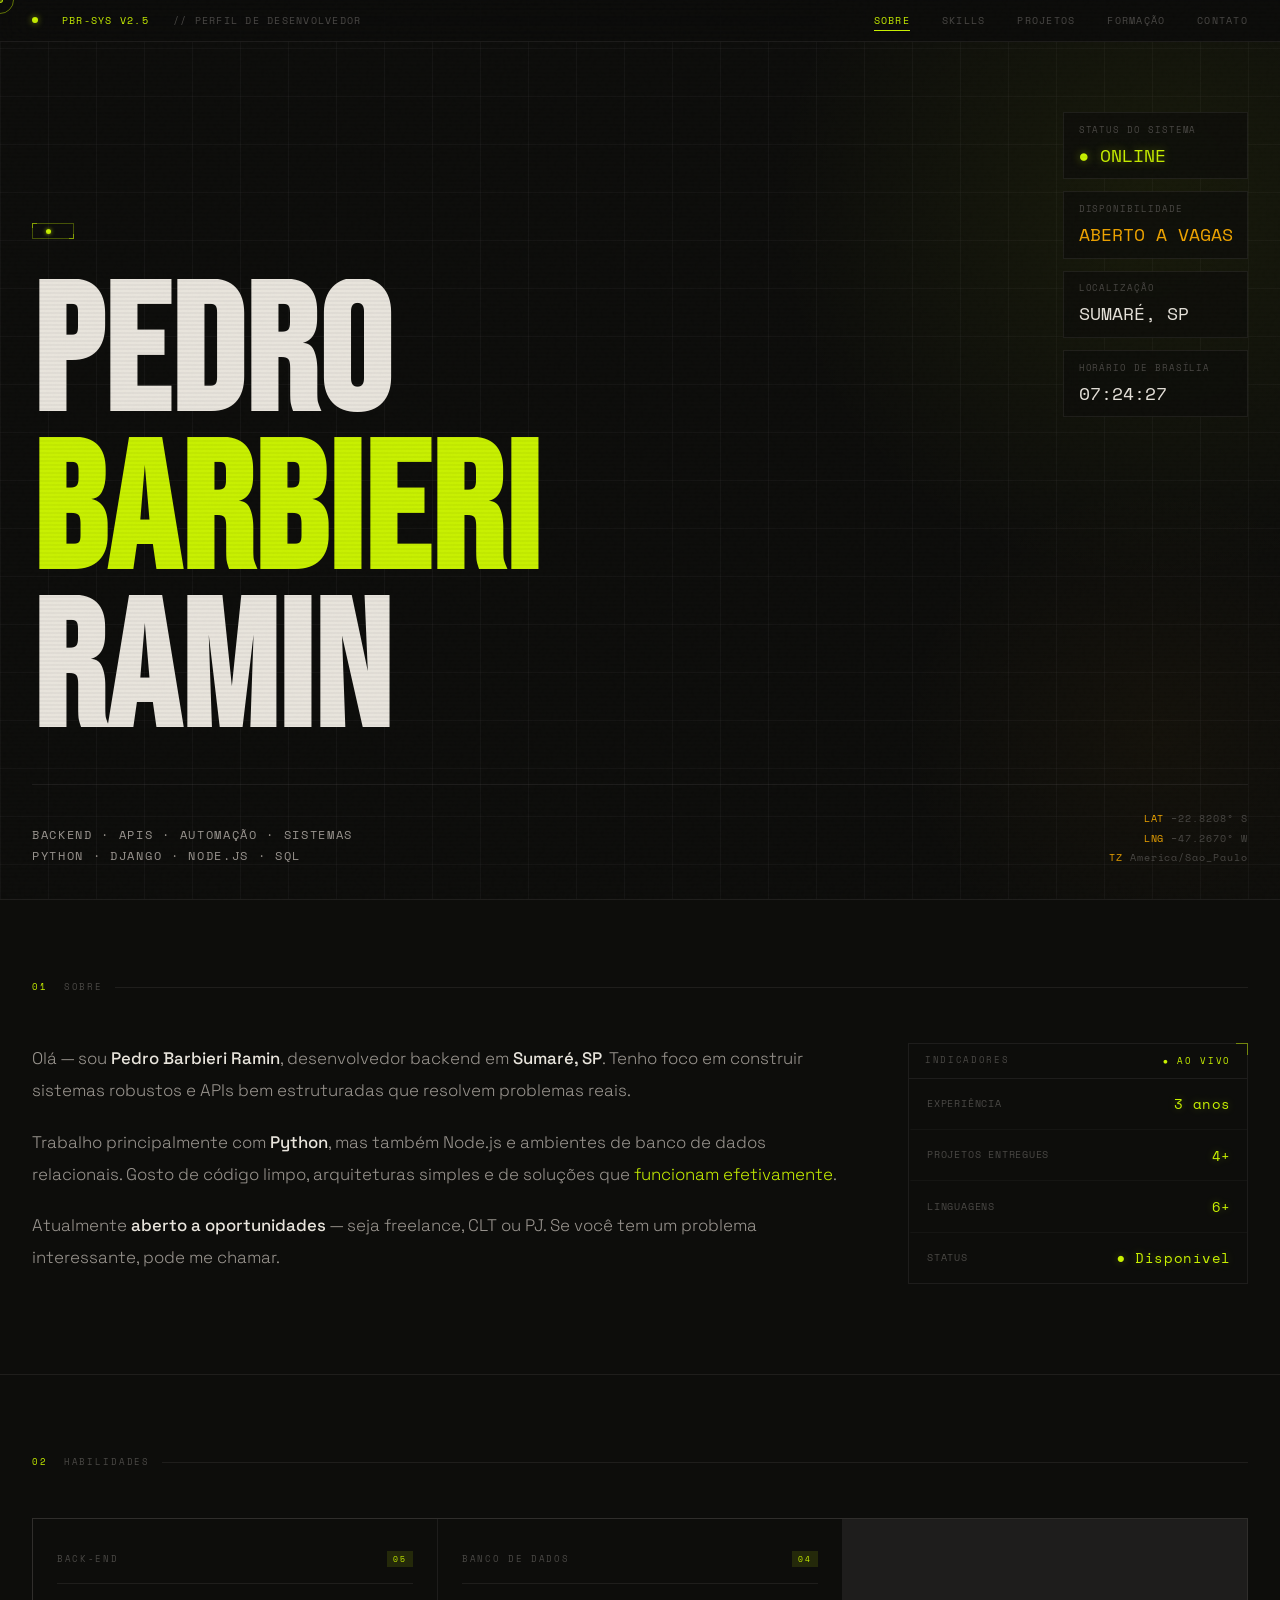
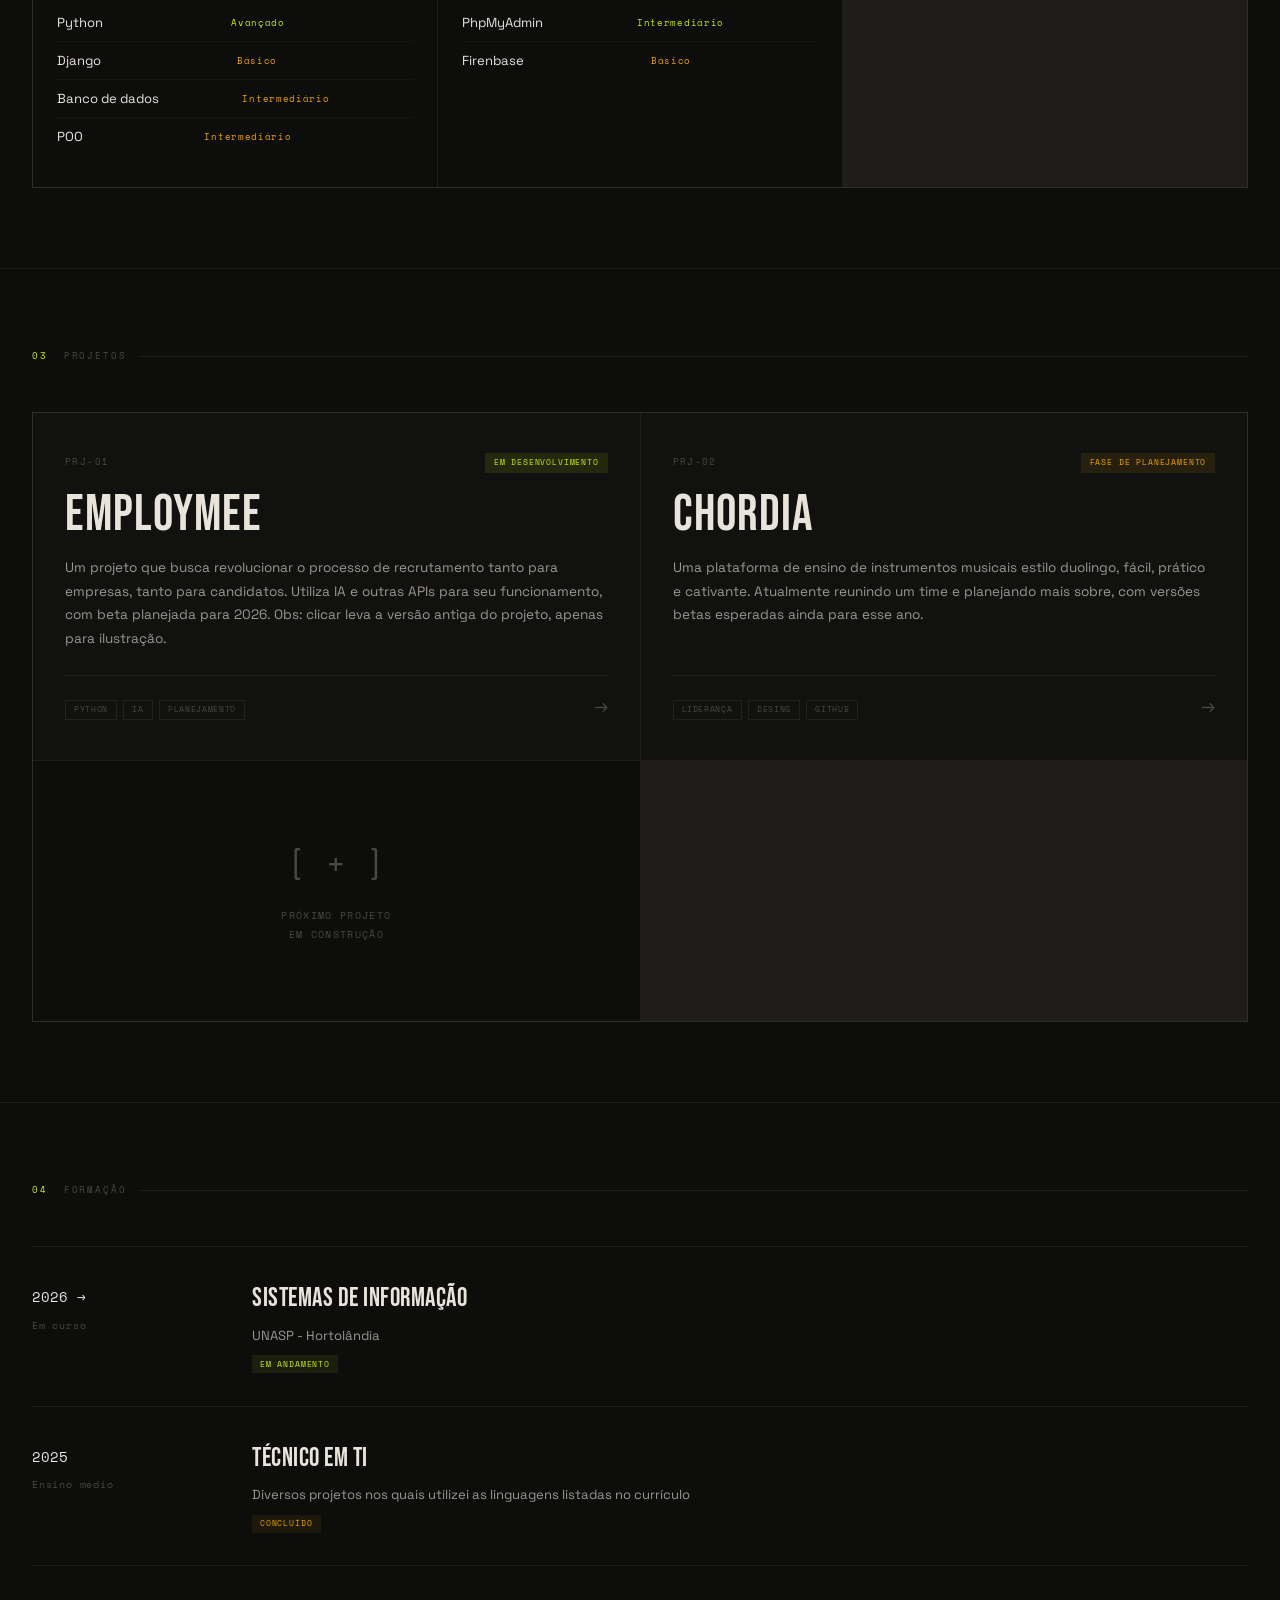
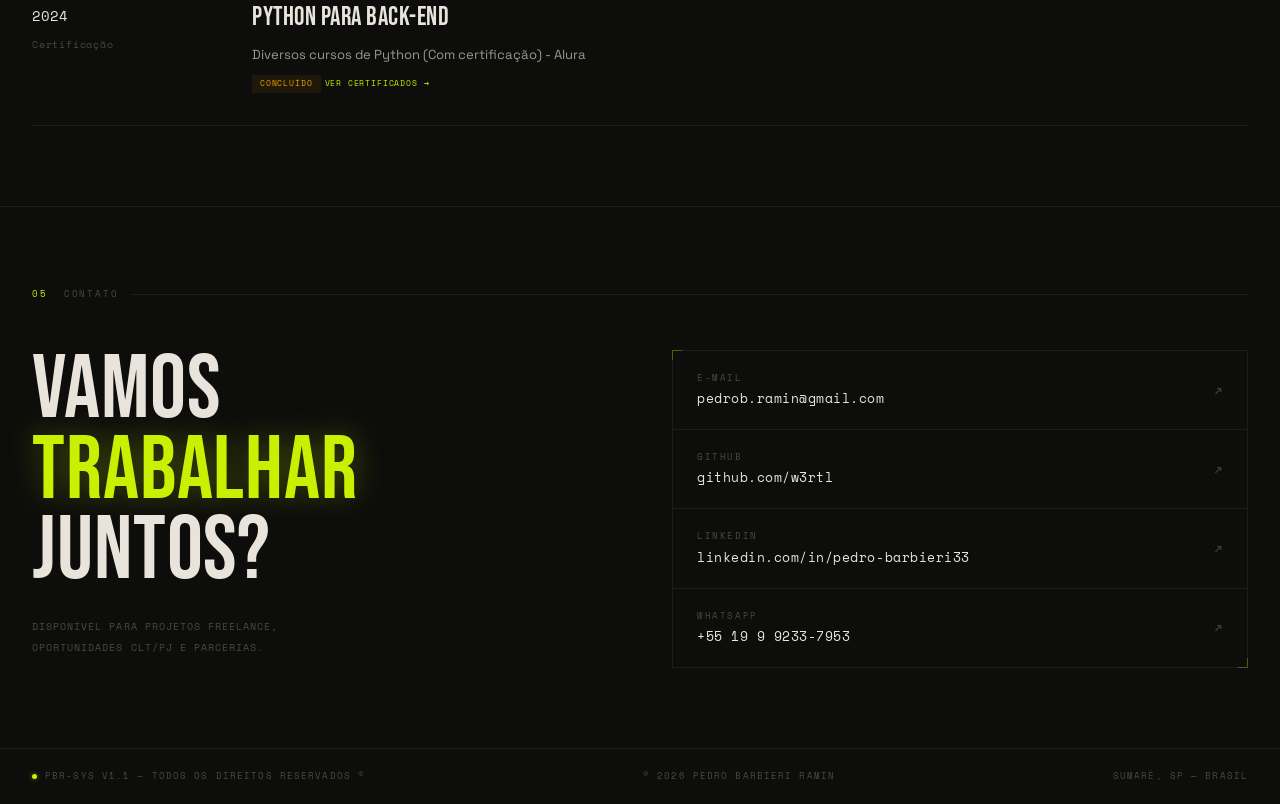
==== commit 911b1ff6: "pagina de certificados" ====
--- a/index.html
+++ b/index.html
@@ -391,6 +391,7 @@
         <div class="tl-course">Python para Back-end</div>
         <div class="tl-inst">Diversos cursos de Python (Com certificação) - Alura</div>
         <span class="tl-tag amber">Concluído</span>
+        <a class="cert-link" href="certificados.html">Ver certificados →</a>
       </div>
     </div>
 
--- a/style.css
+++ b/style.css
@@ -191,7 +191,7 @@
   box-shadow:0 0 6px rgba(200,240,0,0.6);
 }
 @keyframes blink{0%,100%{opacity:1}50%{opacity:.2}}
-.tb-sys{color:var(--accent);font-size:.6rem}
+.tb-sys{color:var(--accent);font-size:.6rem;animation:sysFlicker 12s ease-in-out infinite}
 .tb-right{display:flex;gap:2rem}
 .tb-nav{
   text-decoration:none;color:var(--ink3);
@@ -253,6 +253,7 @@
   width:40vw;height:40vw;
   background:radial-gradient(circle,rgba(240,165,0,0.03) 0%,transparent 70%);
   pointer-events:none;
+  animation:glow2Float 10s ease-in-out infinite alternate;
 }
 
 .hero-main{
@@ -306,7 +307,7 @@
   animation:slideUp .9s cubic-bezier(.16,1,.3,1) both;
 }
 .hero-name .line:nth-child(1) span{animation-delay:1.4s}
-.hero-name .line:nth-child(2) span{animation-delay:1.5s;color:var(--accent)}
+.hero-name .line:nth-child(2) span{animation:none;transform:translateY(0);color:var(--accent)}
 .hero-name .line:nth-child(3) span{animation-delay:1.6s}
 @keyframes slideUp{to{transform:translateY(0)}}
 
@@ -401,6 +402,8 @@
 }
 .sec-label::after{
   content:'';flex:1;height:1px;background:var(--line);
+  transform-origin:left;
+  animation:lineGrow 1.2s cubic-bezier(.16,1,.3,1) .3s both;
 }
 .sec-num{color:var(--accent);margin-right:.25rem}
 
@@ -496,6 +499,7 @@
   color:var(--accent);
   padding:.1rem .4rem;
   font-size:.5rem;
+  animation:badgeBreathe 4s ease-in-out infinite;
 }
 .skill-row{
   display:flex;justify-content:space-between;align-items:center;
@@ -646,6 +650,7 @@
 .proj-empty-icon{
   font-family:var(--mono);font-size:2rem;
   color:var(--ink3);letter-spacing:0;
+  animation:emptyBlink 3s ease-in-out infinite;
 }
 .proj-empty-text{
   font-family:var(--mono);font-size:.6rem;
@@ -714,6 +719,7 @@
 .contact-cta .hi{
   color:var(--accent);
   text-shadow:0 0 30px rgba(200,240,0,0.3);
+  animation:ctaGlow 4s ease-in-out infinite;
 }
 .contact-note{
   font-family:var(--mono);font-size:.65rem;
@@ -802,49 +808,268 @@
 }
 .reveal-l.on{opacity:1;transform:none}
 
-/* reveal from right */
-.reveal-r{
-  opacity:0;transform:translateX(28px);
-  transition:opacity .7s cubic-bezier(.16,1,.3,1),transform .7s cubic-bezier(.16,1,.3,1);
-}
-.reveal-r.on{opacity:1;transform:none}
-
-/* reveal with scale */
-.reveal-scale{
-  opacity:0;transform:scale(.92);
-  transition:opacity .8s cubic-bezier(.16,1,.3,1),transform .8s cubic-bezier(.16,1,.3,1);
-}
-.reveal-scale.on{opacity:1;transform:none}
-
-/* reveal with blur */
-.reveal-blur{
-  opacity:0;filter:blur(8px);
-  transition:opacity .9s ease-out,filter .9s ease-out;
-}
-.reveal-blur.on{opacity:1;filter:none}
-
-/* section label line-draw */
-.sec-label{
-  position:relative;
-}
-.sec-label::after{
-  content:'';position:absolute;bottom:0;left:0;
-  width:0;height:1px;
+/* stagger delays for grouped reveals */
+.reveal:nth-child(2){transition-delay:.08s}
+.reveal:nth-child(3){transition-delay:.16s}
+.reveal:nth-child(4){transition-delay:.24s}
+
+/* ══════════════════════════════════════════════
+   PÁGINA DE CERTIFICADOS
+══════════════════════════════════════════════ */
+
+/* hero da página de certificados */
+#cert-hero{
+  min-height:60vh;
+  display:flex;
+  flex-direction:column;
+  justify-content:flex-end;
+  padding:8rem 2rem 3rem;
+  position:relative;
+  overflow:hidden;
+  border-bottom:1px solid var(--line);
+}
+.cert-hero-inner{
+  position:relative;z-index:1;
+}
+
+/* título grande "CERTIFI / CADOS" */
+.cert-title{
+  font-family:var(--display);
+  font-size:clamp(5rem,13vw,12rem);
+  line-height:.88;
+  letter-spacing:.01em;
+  color:var(--ink);
+  margin-bottom:2rem;
+}
+.cert-title .line{overflow:hidden;display:block}
+.cert-title .line span{
+  display:block;
+  transform:translateY(105%);
+  animation:slideUp .9s cubic-bezier(.16,1,.3,1) both;
+}
+.cert-title .line:nth-child(1) span{animation-delay:1.4s}
+.cert-title .line:nth-child(2) span{animation-delay:1.5s;color:var(--accent)}
+
+/* meta row com stats */
+.cert-hero-meta{
+  display:flex;
+  align-items:center;
+  gap:3.5rem;
+  flex-wrap:wrap;
+  padding-top:1.5rem;
+  border-top:1px solid var(--line);
+  animation:fadeIn .6s 2s both;
+}
+.cert-hero-stat{display:flex;flex-direction:column;gap:.25rem}
+.cert-stat-num{
+  font-family:var(--display);
+  font-size:2rem;line-height:1;
+  color:var(--ink);
+}
+.cert-stat-num.hi{
+  color:var(--accent);
+  text-shadow:0 0 16px rgba(200,240,0,0.35);
+}
+.cert-stat-label{
+  font-family:var(--mono);font-size:.55rem;
+  letter-spacing:.12em;color:var(--ink3);
+  text-transform:uppercase;
+}
+.cert-hero-back{margin-left:auto}
+.cert-back-link{
+  font-family:var(--mono);font-size:.6rem;
+  letter-spacing:.12em;text-transform:uppercase;
+  color:var(--ink3);text-decoration:none;
+  border:1px solid var(--line);
+  padding:.45rem 1rem;
+  transition:color .2s,border-color .2s,background .2s;
+  display:inline-block;
+}
+.cert-back-link:hover{
+  color:var(--accent);
+  border-color:rgba(200,240,0,0.3);
+  background:rgba(200,240,0,0.04);
+}
+
+/* grade de certificados */
+.cert-grid{
+  display:grid;
+  grid-template-columns:repeat(3,1fr);
+  gap:1px;
+  background:var(--line);
+  border:1px solid var(--line);
+}
+
+/* card de certificado */
+.cert-card{
+  background:var(--bg2);
+  padding:2rem 1.75rem;
+  text-decoration:none;color:inherit;
+  display:flex;flex-direction:column;gap:.85rem;
+  position:relative;overflow:hidden;
+  transition:background .3s;
+  min-height:200px;
+}
+/* glow lift no hover */
+.cert-card::before{
+  content:'';
+  position:absolute;bottom:0;left:0;right:0;
+  height:0;
+  background:linear-gradient(to top,rgba(200,240,0,0.05),transparent);
+  transition:height .4s cubic-bezier(.16,1,.3,1);
+}
+/* linha accent no topo ao hover */
+.cert-card::after{
+  content:'';
+  position:absolute;top:0;left:0;right:0;
+  height:1px;background:var(--accent);
+  transform:scaleX(0);transform-origin:left;
+  transition:transform .4s cubic-bezier(.16,1,.3,1);
+}
+.cert-card:hover{background:var(--bg3)}
+.cert-card:hover::before{height:100%}
+.cert-card:hover::after{transform:scaleX(1)}
+.cert-card:hover .cert-arrow{transform:translate(4px,-4px);color:var(--accent)}
+
+/* card header: plataforma + ano */
+.cert-header{
+  display:flex;justify-content:space-between;align-items:center;
+}
+.cert-platform{
+  font-family:var(--mono);font-size:.55rem;
+  letter-spacing:.15em;color:var(--accent2);
+  text-transform:uppercase;
+}
+.cert-date{
+  font-family:var(--mono);font-size:.52rem;
+  letter-spacing:.08em;color:var(--ink3);
+}
+.cert-name{
+  font-family:var(--sans);font-size:.95rem;
+  font-weight:500;color:var(--ink);
+  line-height:1.45;flex:1;
+}
+.cert-footer{
+  display:flex;justify-content:space-between;align-items:center;
+  padding-top:.65rem;border-top:1px solid var(--line2);
+  margin-top:auto;
+}
+.cert-status{
+  font-family:var(--mono);font-size:.5rem;
+  letter-spacing:.1em;text-transform:uppercase;
+  padding:.2rem .55rem;
+}
+.cert-arrow{
+  font-size:.9rem;color:var(--ink3);
+  transition:transform .3s cubic-bezier(.16,1,.3,1),color .3s;
+}
+
+/* card vazio */
+.cert-empty{
+  background:var(--bg) !important;
+  justify-content:center;align-items:center;
+  text-align:center;
+}
+
+/* CTA de volta ao portfólio */
+.cert-cta-sec{
+  display:grid;
+  grid-template-columns:1fr auto;
+  align-items:center;
+  gap:3rem;
+  border-bottom:none;
+}
+.cert-cta-btn{
+  display:flex;align-items:center;gap:1rem;
+  font-family:var(--mono);font-size:.65rem;
+  letter-spacing:.15em;text-transform:uppercase;
+  text-decoration:none;
+  color:var(--ink3);
+  border:1px solid var(--line);
+  padding:1.1rem 1.75rem;
+  position:relative;overflow:hidden;
+  transition:color .25s,border-color .25s;
+  white-space:nowrap;
+}
+.cert-cta-btn::before{
+  content:'';position:absolute;
+  inset:0;background:rgba(200,240,0,0.04);
+  transform:translateX(-100%);
+  transition:transform .4s cubic-bezier(.16,1,.3,1);
+}
+.cert-cta-btn:hover{color:var(--accent);border-color:rgba(200,240,0,0.3)}
+.cert-cta-btn:hover::before{transform:translateX(0)}
+.cert-cta-btn:hover .cert-cta-arrow{transform:translateX(6px);color:var(--accent)}
+.cert-cta-arrow{
+  font-size:1rem;
+  transition:transform .3s cubic-bezier(.16,1,.3,1),color .3s;
+}
+
+/* link "Ver certificados" no index.html */
+.cert-link{
+  display:inline-block;margin-top:.6rem;
+  font-family:var(--mono);font-size:.52rem;
+  letter-spacing:.1em;text-transform:uppercase;
+  color:var(--accent);text-decoration:none;
+  transition:color .2s,letter-spacing .25s;
+  position:relative;
+}
+.cert-link::after{
+  content:'';position:absolute;
+  bottom:-2px;left:0;right:0;height:1px;
   background:var(--accent);
-  transition:width 1s cubic-bezier(.16,1,.3,1);
-}
-.sec-label.on::after{width:100%}
-
-/* stagger delays for grouped reveals */
-.reveal:nth-child(2),.reveal-r:nth-child(2),.reveal-scale:nth-child(2){transition-delay:.08s}
-.reveal:nth-child(3),.reveal-r:nth-child(3),.reveal-scale:nth-child(3){transition-delay:.16s}
-.reveal:nth-child(4),.reveal-r:nth-child(4),.reveal-scale:nth-child(4){transition-delay:.24s}
-
-/* stagger for lists with data-stagger */
-[data-stagger]>.reveal:nth-child(1),[data-stagger]>.reveal-r:nth-child(1),[data-stagger]>.reveal-scale:nth-child(1){transition-delay:0s}
-[data-stagger]>.reveal:nth-child(2),[data-stagger]>.reveal-r:nth-child(2),[data-stagger]>.reveal-scale:nth-child(2){transition-delay:.12s}
-[data-stagger]>.reveal:nth-child(3),[data-stagger]>.reveal-r:nth-child(3),[data-stagger]>.reveal-scale:nth-child(3){transition-delay:.24s}
-[data-stagger]>.reveal:nth-child(4),[data-stagger]>.reveal-r:nth-child(4),[data-stagger]>.reveal-scale:nth-child(4){transition-delay:.36s}
+  transform:scaleX(0);transform-origin:left;
+  transition:transform .25s cubic-bezier(.16,1,.3,1);
+}
+.cert-link:hover{color:var(--ink);letter-spacing:.14em}
+.cert-link:hover::after{transform:scaleX(1)}
+
+/* ── RESPONSIVE (certificados) ───────────────── */
+@media(max-width:768px){
+  #cert-hero{padding:5rem 1.25rem 2.5rem;min-height:50vh}
+  .cert-title{font-size:clamp(3.5rem,17vw,6rem)}
+  .cert-grid{grid-template-columns:1fr}
+  .cert-hero-meta{gap:1.75rem}
+  .cert-hero-back{margin-left:0;width:100%}
+  .cert-cta-sec{grid-template-columns:1fr;gap:2rem}
+  .cert-cta-btn{width:100%;justify-content:center}
+}
+@media(max-width:420px){
+  #cert-hero{padding:4.5rem 1rem 2rem}
+  .cert-title{font-size:clamp(3rem,16vw,5rem)}
+  .cert-card{padding:1.5rem 1.25rem}
+}
+
+/* ── EXTRA KEYFRAMES ─────────────────────────── */
+@keyframes glow2Float{
+  from{transform:translate(0,0)}
+  to{transform:translate(-3%,-5%)}
+}
+@keyframes lineGrow{
+  from{transform:scaleX(0)}
+  to{transform:scaleX(1)}
+}
+@keyframes emptyBlink{
+  0%,78%,100%{opacity:.3}
+  82%{opacity:.9}
+  86%{opacity:.45}
+  90%{opacity:.85}
+}
+@keyframes ctaGlow{
+  0%,100%{text-shadow:0 0 30px rgba(200,240,0,0.3)}
+  50%{text-shadow:0 0 60px rgba(200,240,0,0.65),0 0 100px rgba(200,240,0,0.15)}
+}
+@keyframes badgeBreathe{
+  0%,100%{background:rgba(200,240,0,0.12);box-shadow:none}
+  50%{background:rgba(200,240,0,0.24);box-shadow:0 0 8px rgba(200,240,0,0.18)}
+}
+@keyframes sysFlicker{
+  0%,93%,100%{opacity:1}
+  94%{opacity:.25}
+  95%{opacity:1}
+  96.5%{opacity:.5}
+  97.5%{opacity:1}
+}
 
 /* ── RESPONSIVE ──────────────────────────────── */
 @media(max-width:768px){
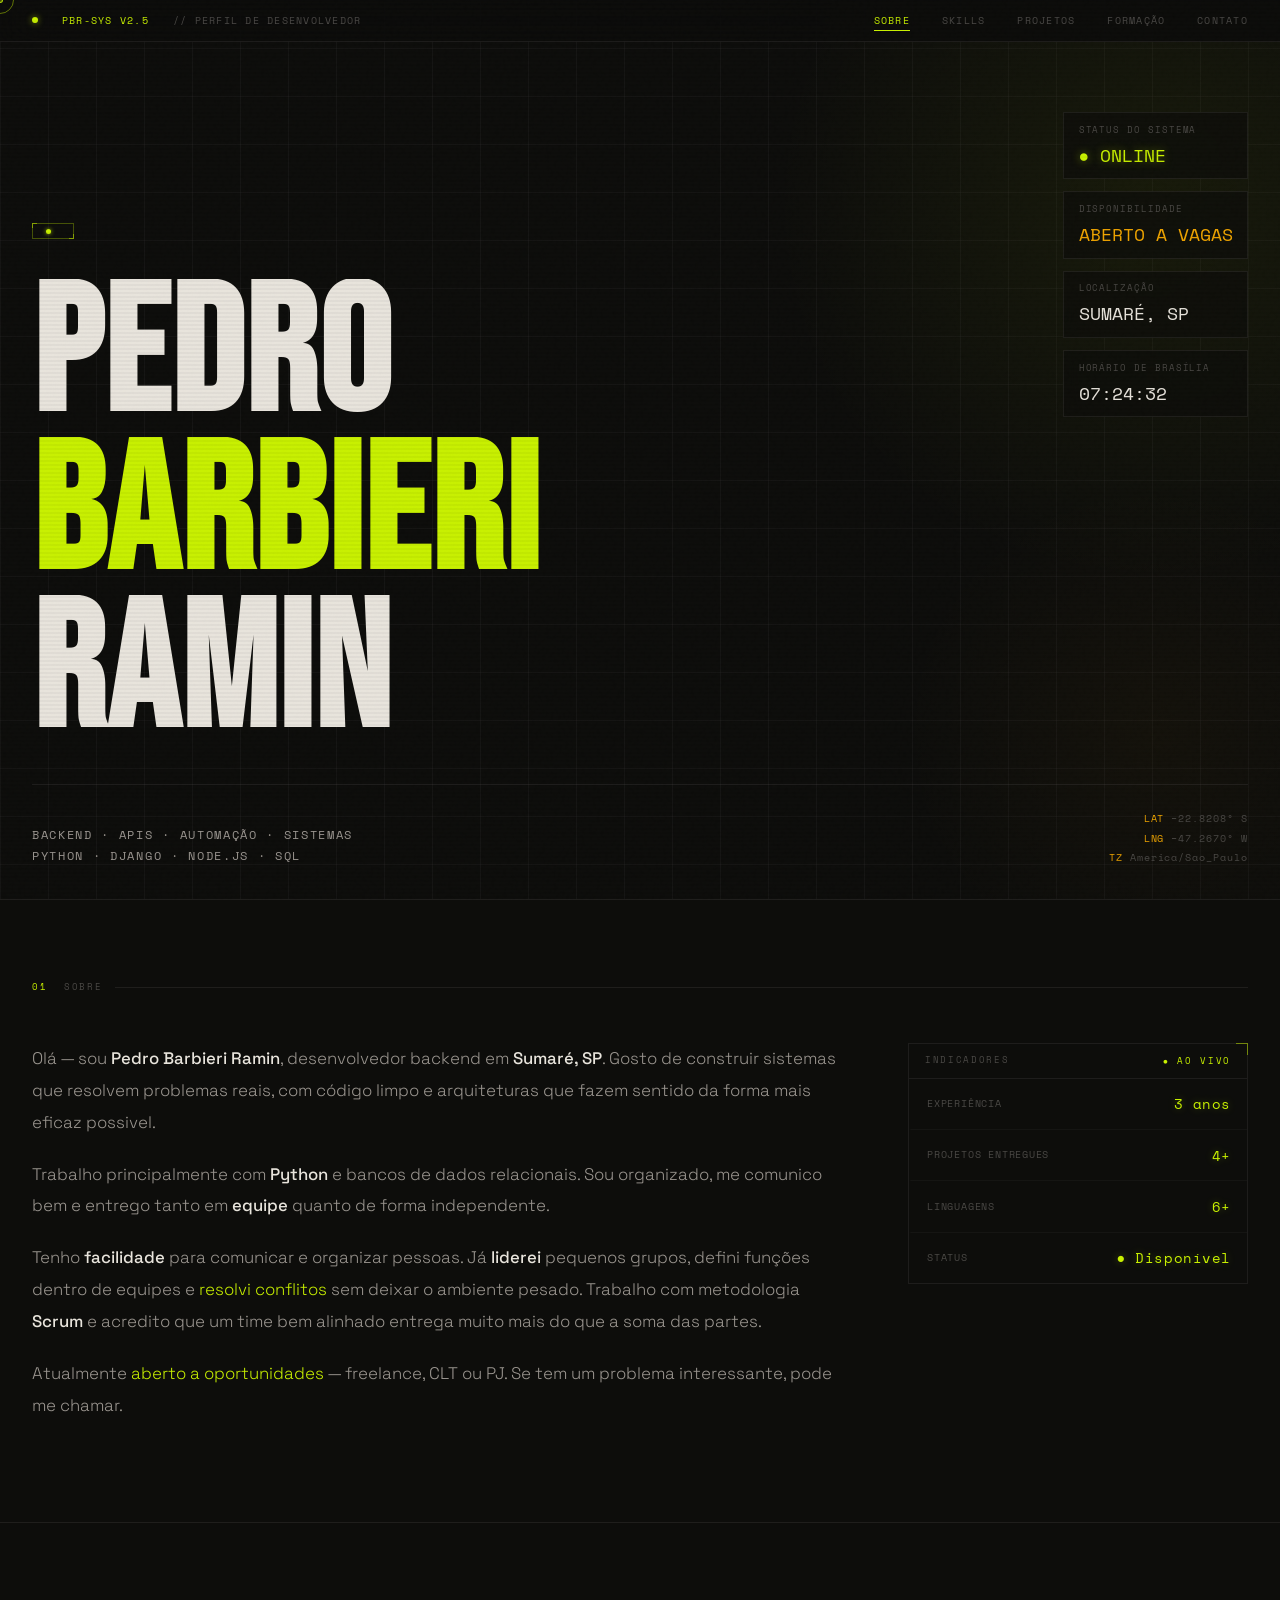
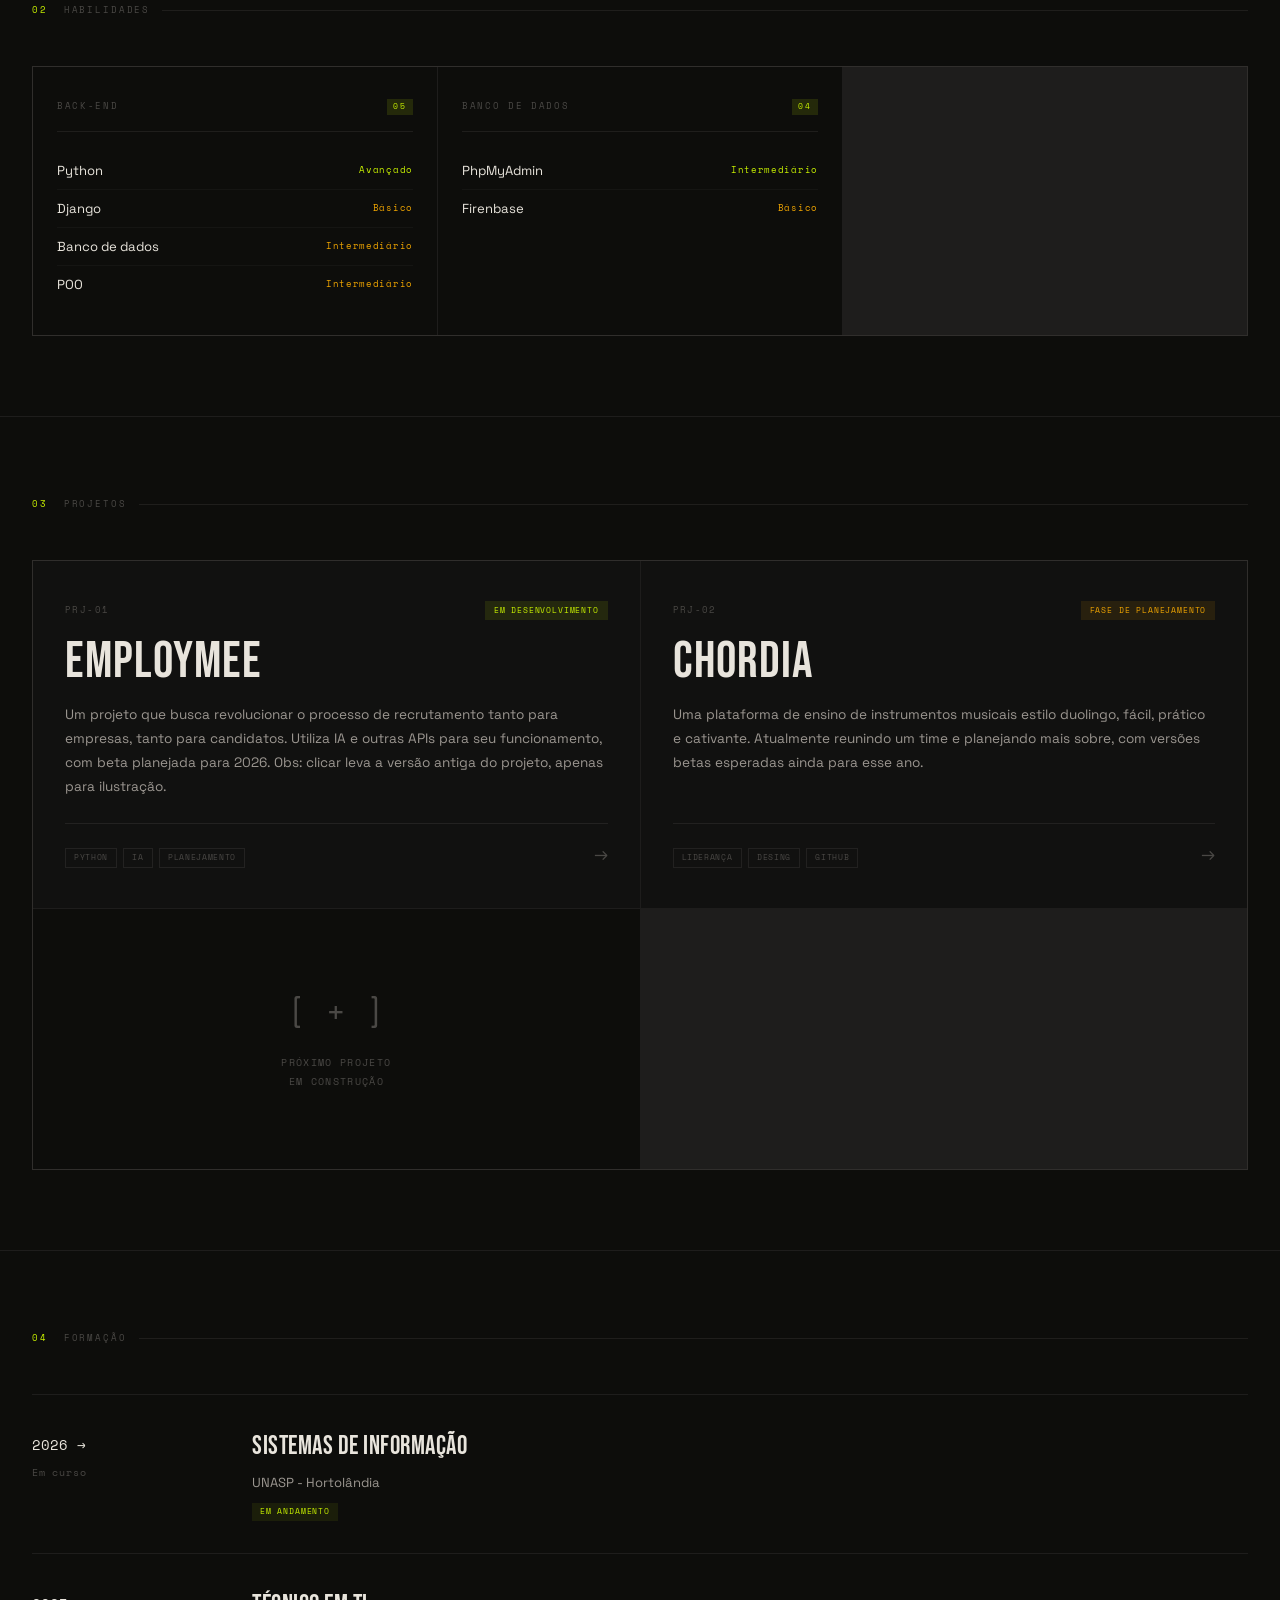
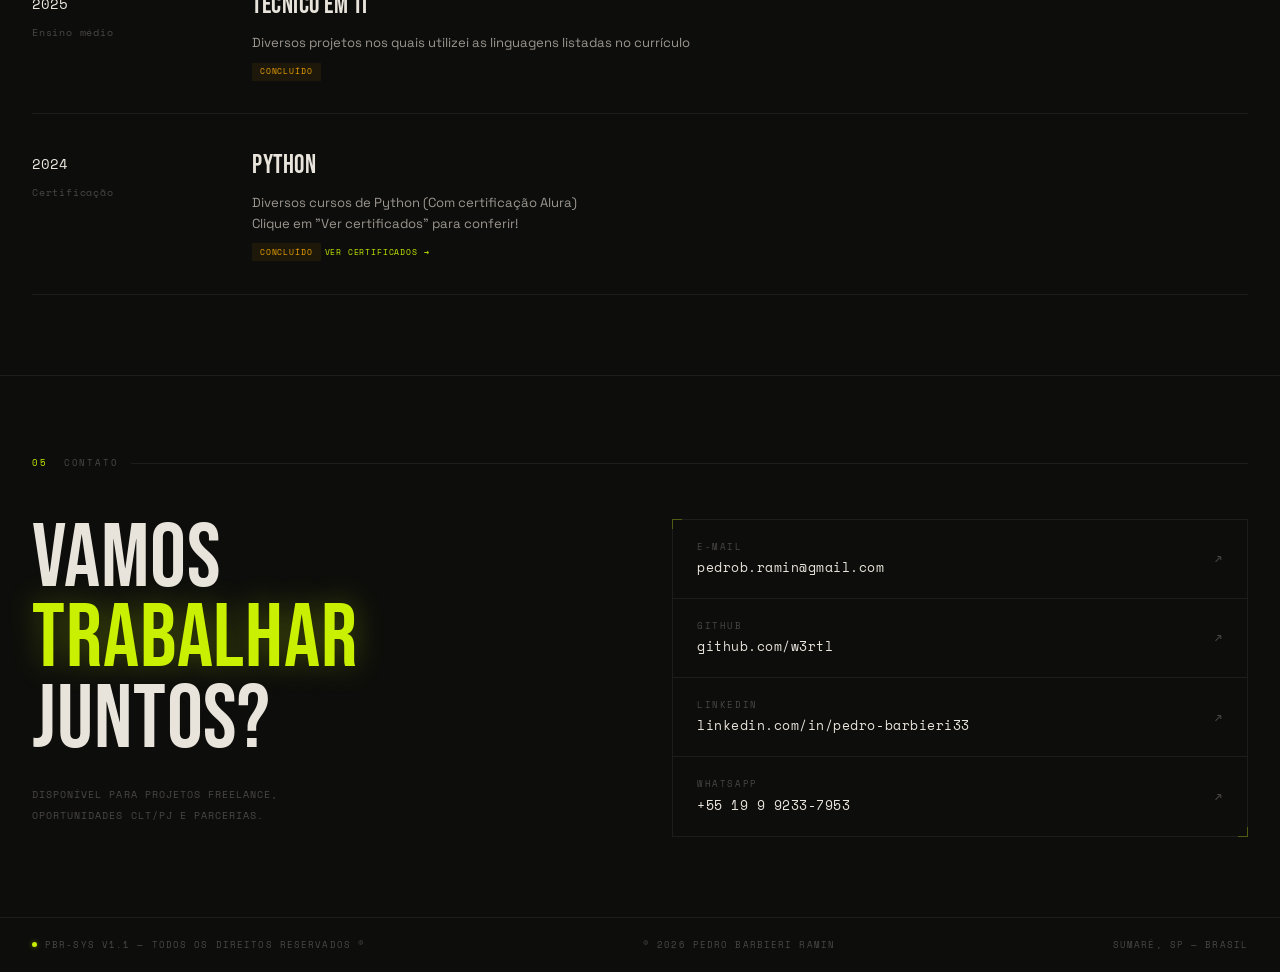
==== commit 2a32a6d0: "Versao 1.2 do index" ====
--- a/index.html
+++ b/index.html
@@ -104,20 +104,19 @@
   <div class="inner">
     <div class="sobre-text reveal-l">
       <p>
-        Olá — sou <strong>Pedro Barbieri Ramin</strong>, desenvolvedor backend
-        em <strong>Sumaré, SP</strong>. Tenho foco em construir sistemas
-        robustos e APIs bem estruturadas que resolvem problemas reais.
+        Olá — sou <strong>Pedro Barbieri Ramin</strong>, desenvolvedor backend em <strong>Sumaré, SP</strong>. 
+        Gosto de construir sistemas que resolvem problemas reais, com código limpo e arquiteturas que fazem sentido da forma mais eficaz possivel.
       </p>
       <p>
-        Trabalho principalmente com <strong>Python</strong>,
-        mas também Node.js e ambientes de banco de dados relacionais.
-        Gosto de código limpo, arquiteturas simples e de soluções que
-        <span class="hi">funcionam efetivamente</span>.
+        Trabalho principalmente com <strong>Python</strong> e bancos de dados relacionais. 
+        Sou organizado, me comunico bem e entrego tanto em <strong>equipe</strong> quanto de forma independente.
       </p>
       <p>
-        Atualmente <strong>aberto a oportunidades</strong> — seja freelance,
-        CLT ou PJ. Se você tem um problema interessante, pode me chamar.
+        Tenho <strong>facilidade</strong> para comunicar e organizar pessoas.
+        Já <strong>liderei</strong> pequenos grupos, defini funções dentro de equipes e <span class= "hi">resolvi conflitos</span> sem deixar o ambiente pesado. 
+        Trabalho com metodologia <strong>Scrum</strong> e acredito que um time bem alinhado entrega muito mais do que a soma das partes.
       </p>
+      <p>Atualmente <span class="hi">aberto a oportunidades</span> — freelance, CLT ou PJ. Se tem um problema interessante, pode me chamar.</p>
     </div>
 
     <div class="metrics reveal">
@@ -388,8 +387,8 @@
         Certificação
       </div>
       <div class="tl-right">
-        <div class="tl-course">Python para Back-end</div>
-        <div class="tl-inst">Diversos cursos de Python (Com certificação) - Alura</div>
+        <div class="tl-course">Python</div>
+        <div class="tl-inst">Diversos cursos de Python (Com certificação Alura)<p>Clique em "Ver certificados" para conferir!</p></div>
         <span class="tl-tag amber">Concluído</span>
         <a class="cert-link" href="certificados.html">Ver certificados →</a>
       </div>
--- a/style.css
+++ b/style.css
@@ -502,7 +502,7 @@
   animation:badgeBreathe 4s ease-in-out infinite;
 }
 .skill-row{
-  display:flex;justify-content:space-between;align-items:center;
+  display:flex;align-items:center;
   padding:.5rem 0;
   border-bottom:1px solid var(--line2);
   position:relative;
@@ -516,10 +516,11 @@
   transition:width .35s cubic-bezier(.16,1,.3,1);
 }
 .skill-row:hover::before{width:100%}
-.sk-name{font-size:.82rem;color:var(--ink);position:relative;z-index:1}
+.sk-name{font-size:.82rem;color:var(--ink);position:relative;z-index:1;flex:1}
 .sk-lvl{
   font-family:var(--mono);font-size:.55rem;
   letter-spacing:.08em;position:relative;z-index:1;
+  min-width:8em;text-align:right;
 }
 .lvl-hi{color:var(--accent)}
 .lvl-mid{color:var(--accent2)}
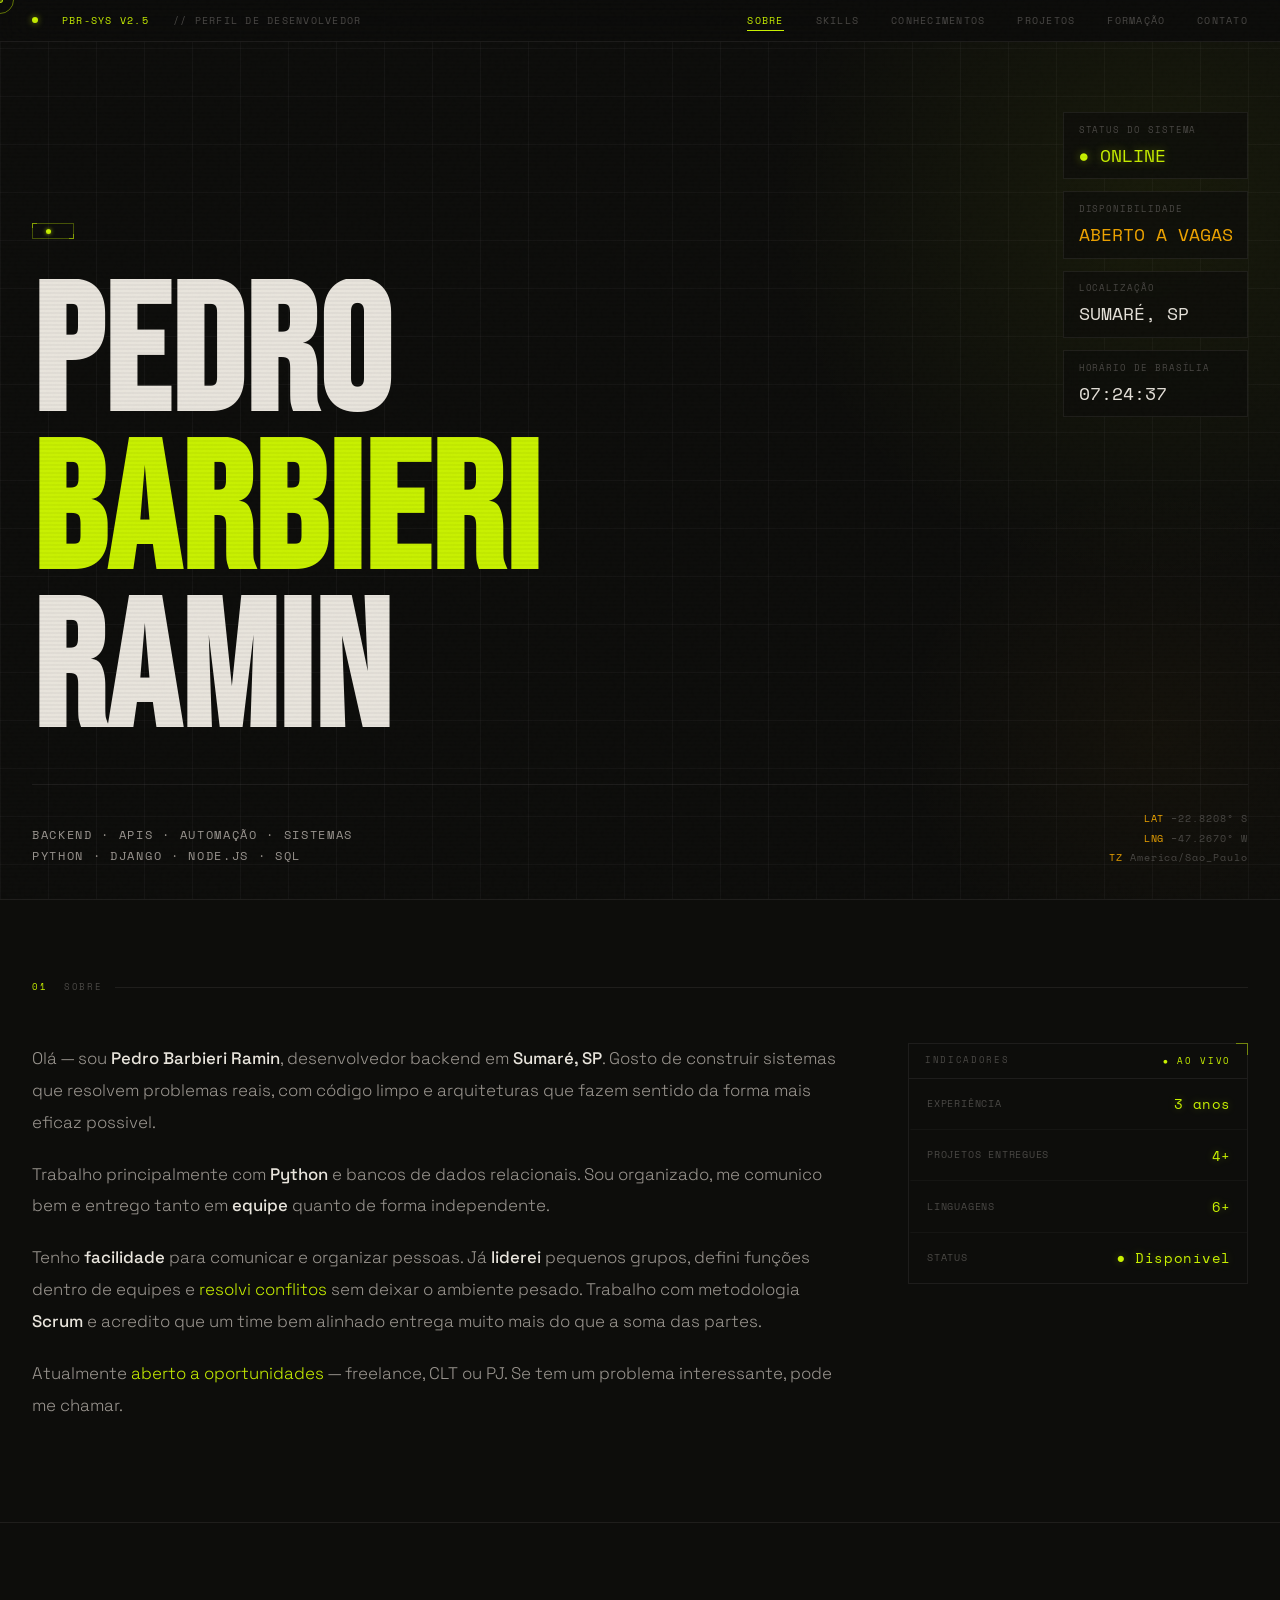
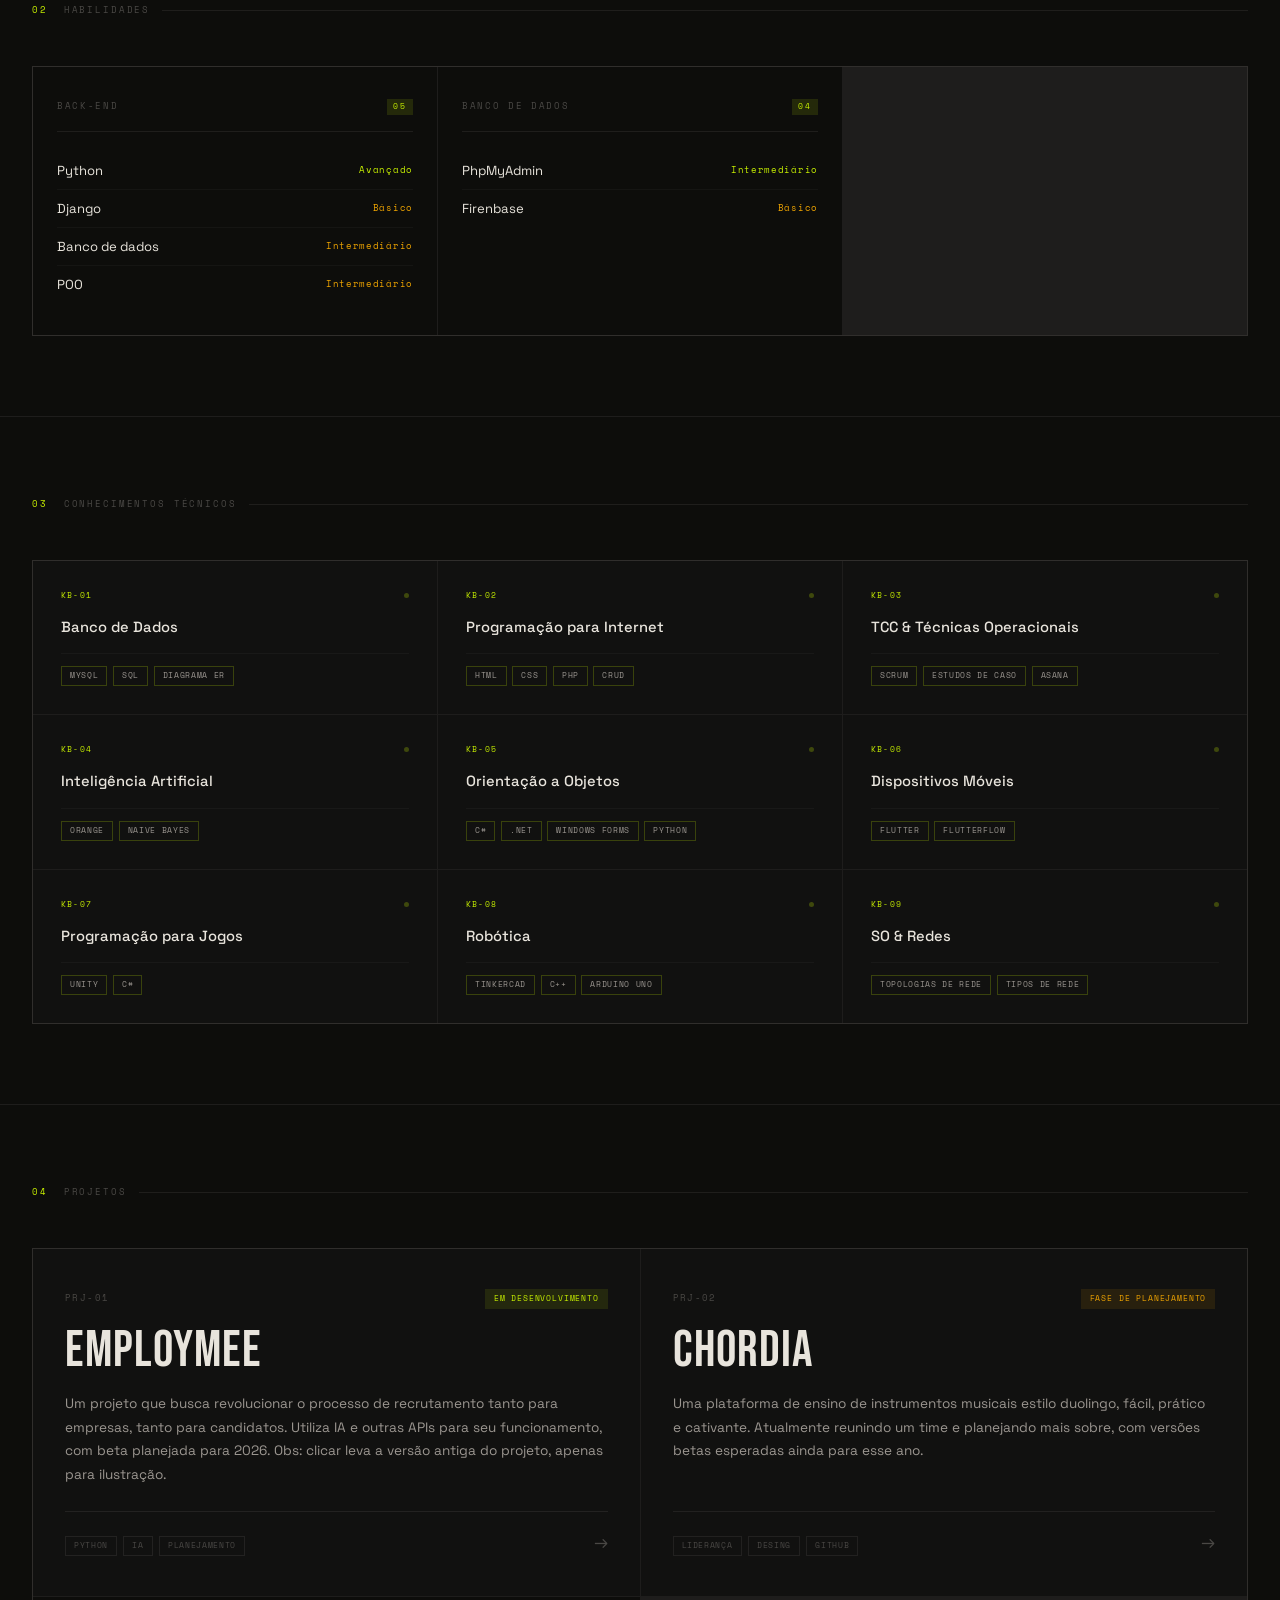
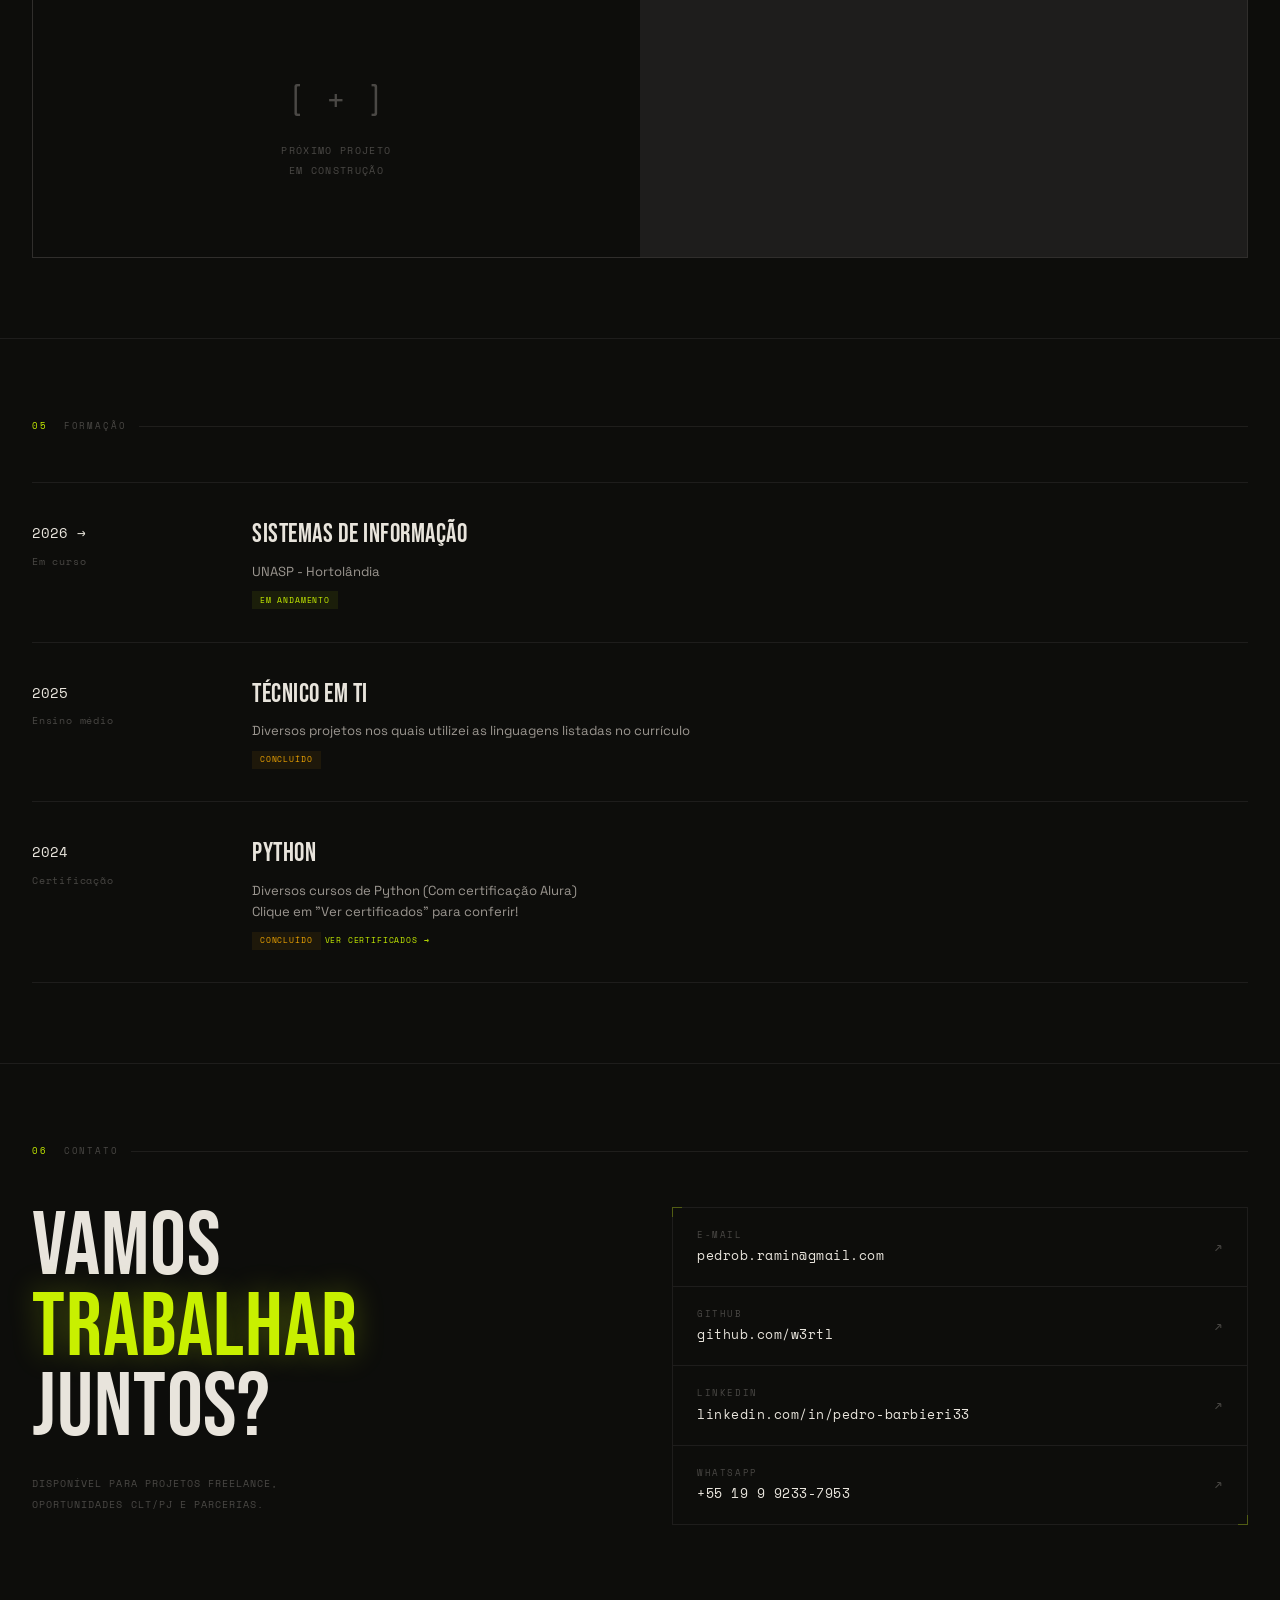
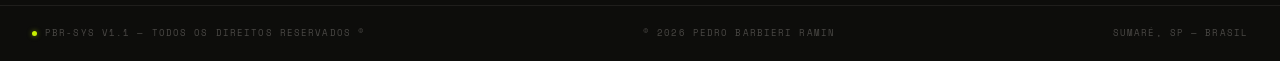
==== commit 964edf58: "versao final do index 1.2" ====
--- a/index.html
+++ b/index.html
@@ -38,6 +38,7 @@
   <nav class="tb-right">
     <a class="tb-nav" href="#sobre">Sobre</a>
     <a class="tb-nav" href="#habilidades">Skills</a>
+    <a class="tb-nav" href="#conhecimentos">Conhecimentos</a>
     <a class="tb-nav" href="#projetos">Projetos</a>
     <a class="tb-nav" href="#formacao">Formação</a>
     <a class="tb-nav" href="#contato">Contato</a>
@@ -261,6 +262,134 @@
 </section>
 
 <!-- ══════════════════════════════════════════════
+     CONHECIMENTOS TÉCNICOS
+══════════════════════════════════════════════ -->
+<section class="sec" id="conhecimentos">
+  <div class="sec-label">
+    <span class="sec-num">03</span> Conhecimentos Técnicos
+  </div>
+
+  <div class="kb-grid">
+
+    <div class="kb-card reveal">
+      <div class="kb-header">
+        <span class="kb-id">KB-01</span>
+        <span class="kb-dot"></span>
+      </div>
+      <div class="kb-title">Banco de Dados</div>
+      <div class="kb-tags">
+        <span class="ptag">MySQL</span>
+        <span class="ptag">SQL</span>
+        <span class="ptag">Diagrama ER</span>
+      </div>
+    </div>
+
+    <div class="kb-card reveal">
+      <div class="kb-header">
+        <span class="kb-id">KB-02</span>
+        <span class="kb-dot"></span>
+      </div>
+      <div class="kb-title">Programação para Internet</div>
+      <div class="kb-tags">
+        <span class="ptag">HTML</span>
+        <span class="ptag">CSS</span>
+        <span class="ptag">PHP</span>
+        <span class="ptag">CRUD</span>
+      </div>
+    </div>
+
+    <div class="kb-card reveal">
+      <div class="kb-header">
+        <span class="kb-id">KB-03</span>
+        <span class="kb-dot"></span>
+      </div>
+      <div class="kb-title">TCC &amp; Técnicas Operacionais</div>
+      <div class="kb-tags">
+        <span class="ptag">Scrum</span>
+        <span class="ptag">Estudos de caso</span>
+        <span class="ptag">Asana</span>
+      </div>
+    </div>
+
+    <div class="kb-card reveal">
+      <div class="kb-header">
+        <span class="kb-id">KB-04</span>
+        <span class="kb-dot"></span>
+      </div>
+      <div class="kb-title">Inteligência Artificial</div>
+      <div class="kb-tags">
+        <span class="ptag">Orange</span>
+        <span class="ptag">Naive Bayes</span>
+      </div>
+    </div>
+
+    <div class="kb-card reveal">
+      <div class="kb-header">
+        <span class="kb-id">KB-05</span>
+        <span class="kb-dot"></span>
+      </div>
+      <div class="kb-title">Orientação a Objetos</div>
+      <div class="kb-tags">
+        <span class="ptag">C#</span>
+        <span class="ptag">.NET</span>
+        <span class="ptag">Windows Forms</span>
+        <span class="ptag">Python</span>
+      </div>
+    </div>
+
+    <div class="kb-card reveal">
+      <div class="kb-header">
+        <span class="kb-id">KB-06</span>
+        <span class="kb-dot"></span>
+      </div>
+      <div class="kb-title">Dispositivos Móveis</div>
+      <div class="kb-tags">
+        <span class="ptag">Flutter</span>
+        <span class="ptag">FlutterFlow</span>
+      </div>
+    </div>
+
+    <div class="kb-card reveal">
+      <div class="kb-header">
+        <span class="kb-id">KB-07</span>
+        <span class="kb-dot"></span>
+      </div>
+      <div class="kb-title">Programação para Jogos</div>
+      <div class="kb-tags">
+        <span class="ptag">Unity</span>
+        <span class="ptag">C#</span>
+      </div>
+    </div>
+
+    <div class="kb-card reveal">
+      <div class="kb-header">
+        <span class="kb-id">KB-08</span>
+        <span class="kb-dot"></span>
+      </div>
+      <div class="kb-title">Robótica</div>
+      <div class="kb-tags">
+        <span class="ptag">Tinkercad</span>
+        <span class="ptag">C++</span>
+        <span class="ptag">Arduino Uno</span>
+      </div>
+    </div>
+
+    <div class="kb-card reveal">
+      <div class="kb-header">
+        <span class="kb-id">KB-09</span>
+        <span class="kb-dot"></span>
+      </div>
+      <div class="kb-title">SO &amp; Redes</div>
+      <div class="kb-tags">
+        <span class="ptag">Topologias de rede</span>
+        <span class="ptag">Tipos de rede</span>
+      </div>
+    </div>
+
+  </div>
+</section>
+
+<!-- ══════════════════════════════════════════════
      PROJETOS
 
      COMO ADICIONAR UM PROJETO:
@@ -288,7 +417,7 @@
 ══════════════════════════════════════════════ -->
 <section class="sec" id="projetos">
   <div class="sec-label">
-    <span class="sec-num">03</span> Projetos
+    <span class="sec-num">04</span> Projetos
   </div>
 
   <div class="proj-list">
@@ -352,7 +481,7 @@
 ══════════════════════════════════════════════ -->
 <section class="sec" id="formacao">
   <div class="sec-label">
-    <span class="sec-num">04</span> Formação
+    <span class="sec-num">05</span> Formação
   </div>
 
   <div class="timeline">
@@ -404,7 +533,7 @@
 ══════════════════════════════════════════════ -->
 <section class="sec" id="contato">
   <div class="sec-label">
-    <span class="sec-num">05</span> Contato
+    <span class="sec-num">06</span> Contato
   </div>
 
   <div class="contact-wrap">
--- a/style.css
+++ b/style.css
@@ -814,6 +814,87 @@
 .reveal:nth-child(3){transition-delay:.16s}
 .reveal:nth-child(4){transition-delay:.24s}
 
+/* ── CONHECIMENTOS TÉCNICOS ──────────────────── */
+.kb-grid{
+  display:grid;
+  grid-template-columns:repeat(3,1fr);
+  gap:1px;
+  background:var(--line);
+  border:1px solid var(--line);
+}
+.kb-card{
+  background:var(--bg2);
+  padding:1.75rem;
+  display:flex;flex-direction:column;gap:1rem;
+  position:relative;
+  transition:background .3s;
+  overflow:hidden;
+}
+/* barra accent esquerda no hover */
+.kb-card::before{
+  content:'';
+  position:absolute;left:0;top:0;bottom:0;
+  width:2px;background:var(--accent);
+  transform:scaleY(0);transform-origin:bottom;
+  transition:transform .4s cubic-bezier(.16,1,.3,1);
+}
+/* glow no fundo ao hover */
+.kb-card::after{
+  content:'';
+  position:absolute;inset:0;
+  background:radial-gradient(ellipse at 0% 100%,rgba(200,240,0,0.05),transparent 70%);
+  opacity:0;
+  transition:opacity .4s;
+}
+.kb-card:hover{background:var(--bg3)}
+.kb-card:hover::before{transform:scaleY(1)}
+.kb-card:hover::after{opacity:1}
+.kb-card:hover .kb-dot{opacity:1;box-shadow:0 0 8px rgba(200,240,0,0.6)}
+
+.kb-header{
+  display:flex;justify-content:space-between;align-items:center;
+}
+.kb-id{
+  font-family:var(--mono);font-size:.52rem;
+  letter-spacing:.15em;color:var(--accent);
+  text-transform:uppercase;
+}
+.kb-dot{
+  width:5px;height:5px;border-radius:50%;
+  background:var(--accent);
+  opacity:.25;
+  transition:opacity .3s,box-shadow .3s;
+}
+.kb-title{
+  font-family:var(--sans);font-size:.92rem;
+  font-weight:500;color:var(--ink);line-height:1.3;
+}
+.kb-tags{
+  display:flex;flex-wrap:wrap;gap:.35rem;
+  margin-top:auto;
+  padding-top:.75rem;
+  border-top:1px solid var(--line2);
+}
+.kb-tags .ptag{
+  color:var(--ink2);
+  border-color:rgba(200,240,0,0.22);
+}
+.kb-card:hover .kb-tags .ptag{
+  color:var(--ink);
+  border-color:rgba(200,240,0,0.4);
+}
+
+/* stagger para os 9 cards */
+.kb-grid .reveal:nth-child(1){transition-delay:0s}
+.kb-grid .reveal:nth-child(2){transition-delay:.05s}
+.kb-grid .reveal:nth-child(3){transition-delay:.10s}
+.kb-grid .reveal:nth-child(4){transition-delay:.15s}
+.kb-grid .reveal:nth-child(5){transition-delay:.20s}
+.kb-grid .reveal:nth-child(6){transition-delay:.25s}
+.kb-grid .reveal:nth-child(7){transition-delay:.30s}
+.kb-grid .reveal:nth-child(8){transition-delay:.35s}
+.kb-grid .reveal:nth-child(9){transition-delay:.40s}
+
 /* ══════════════════════════════════════════════
    PÁGINA DE CERTIFICADOS
 ══════════════════════════════════════════════ */
@@ -1112,6 +1193,10 @@
   #habilidades .skill-blocks{grid-template-columns:1fr}
   .skill-block{padding:1.5rem 1.25rem}
 
+  /* ── conhecimentos ───────────────────────── */
+  .kb-grid{grid-template-columns:repeat(2,1fr)}
+  .kb-card{padding:1.4rem}
+
   /* ── projetos ────────────────────────────── */
   #projetos .proj-list{grid-template-columns:1fr}
   .proj-item{padding:2rem 1.5rem}
@@ -1163,6 +1248,10 @@
   /* skill rows */
   .skill-block{padding:1.25rem 1rem}
 
+  /* conhecimentos */
+  .kb-grid{grid-template-columns:1fr}
+  .kb-card{padding:1.25rem 1rem}
+
   /* contato */
   .contact-cta{font-size:clamp(2.4rem,12vw,3.5rem)}
   .clink{padding:.9rem 1rem}
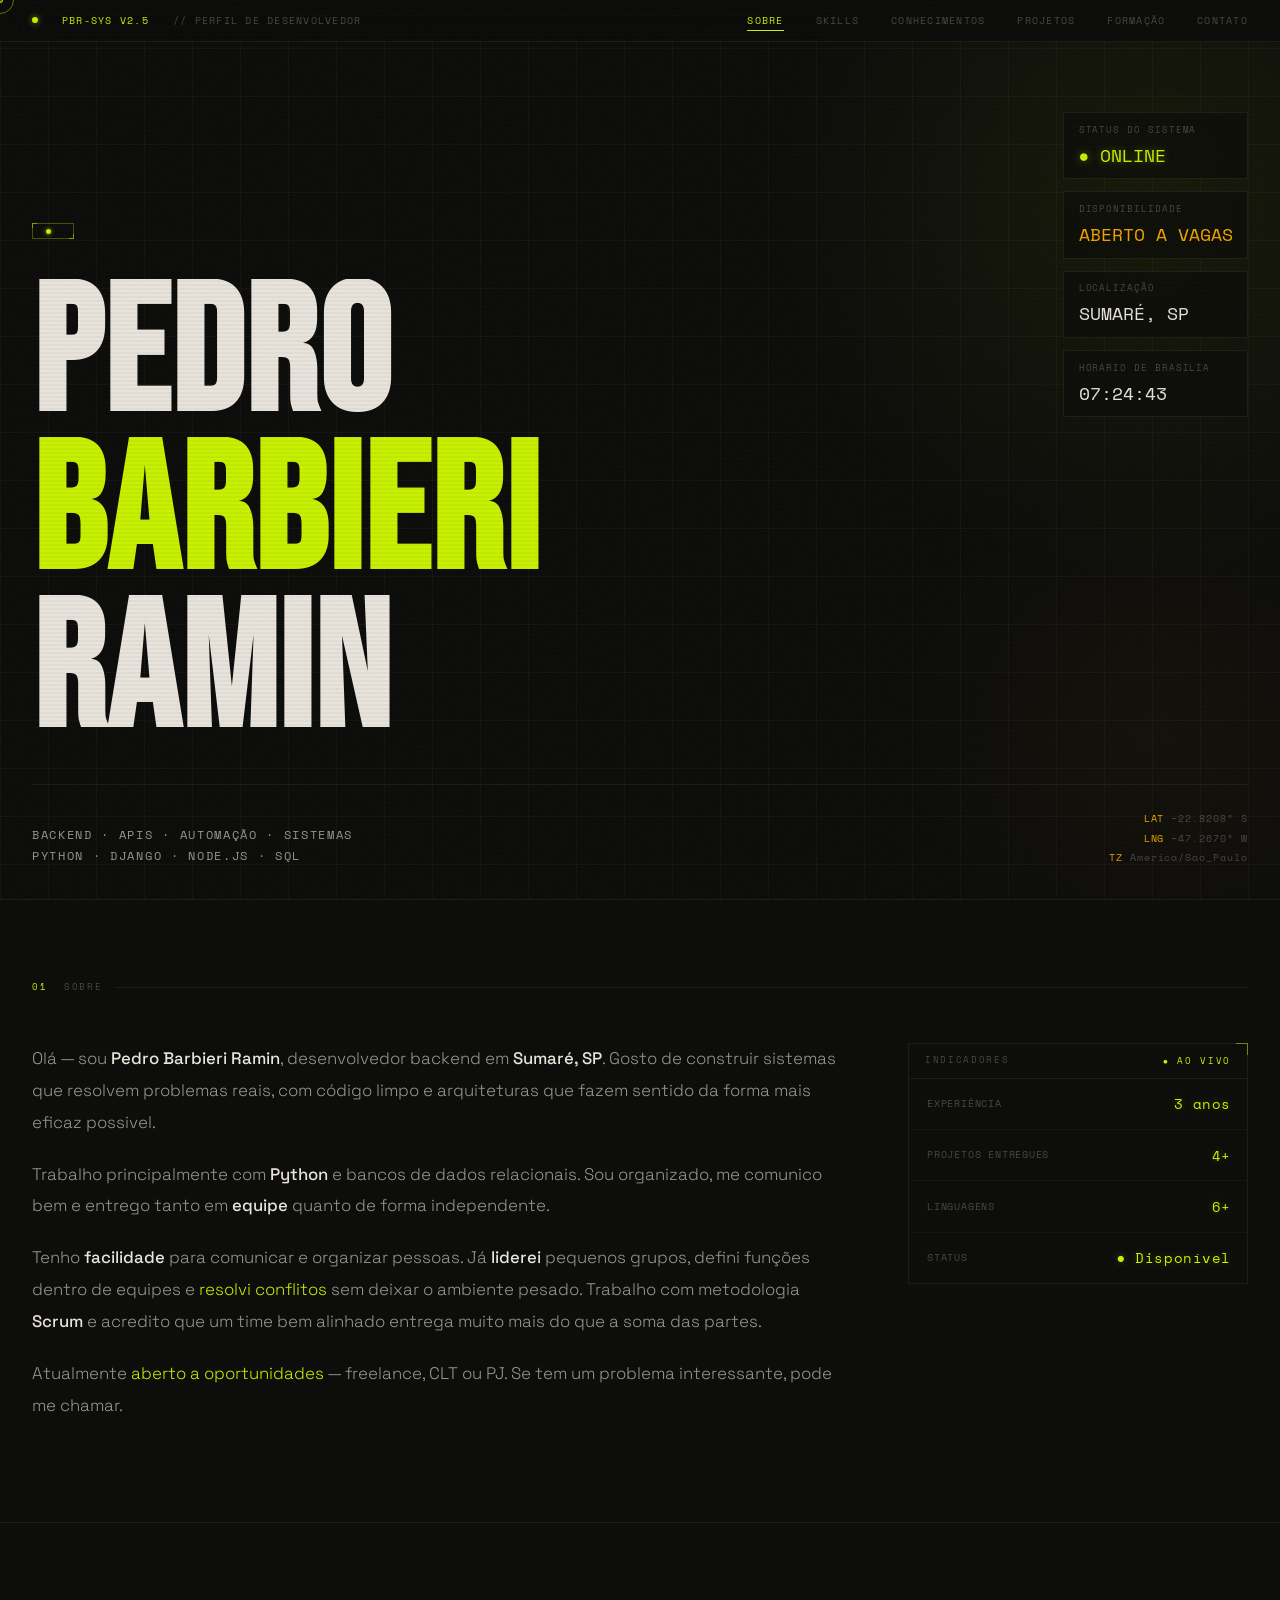
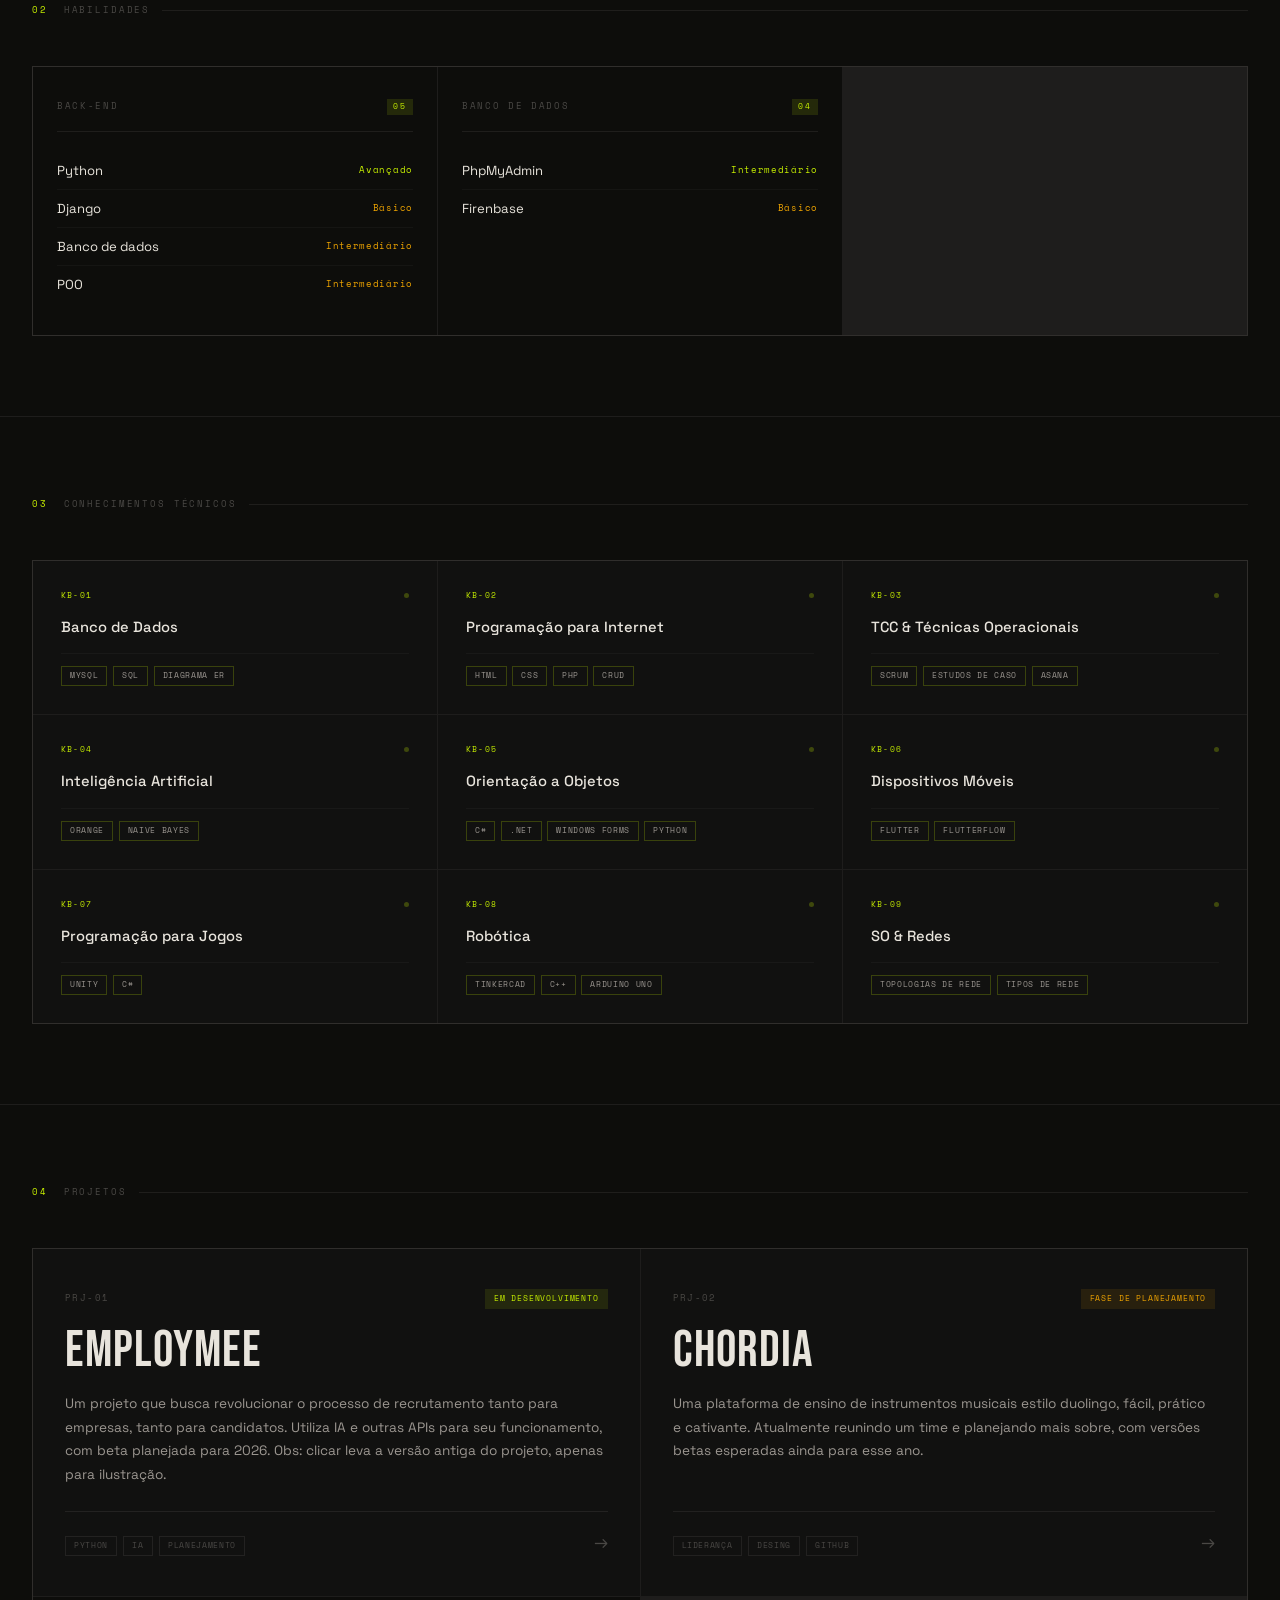
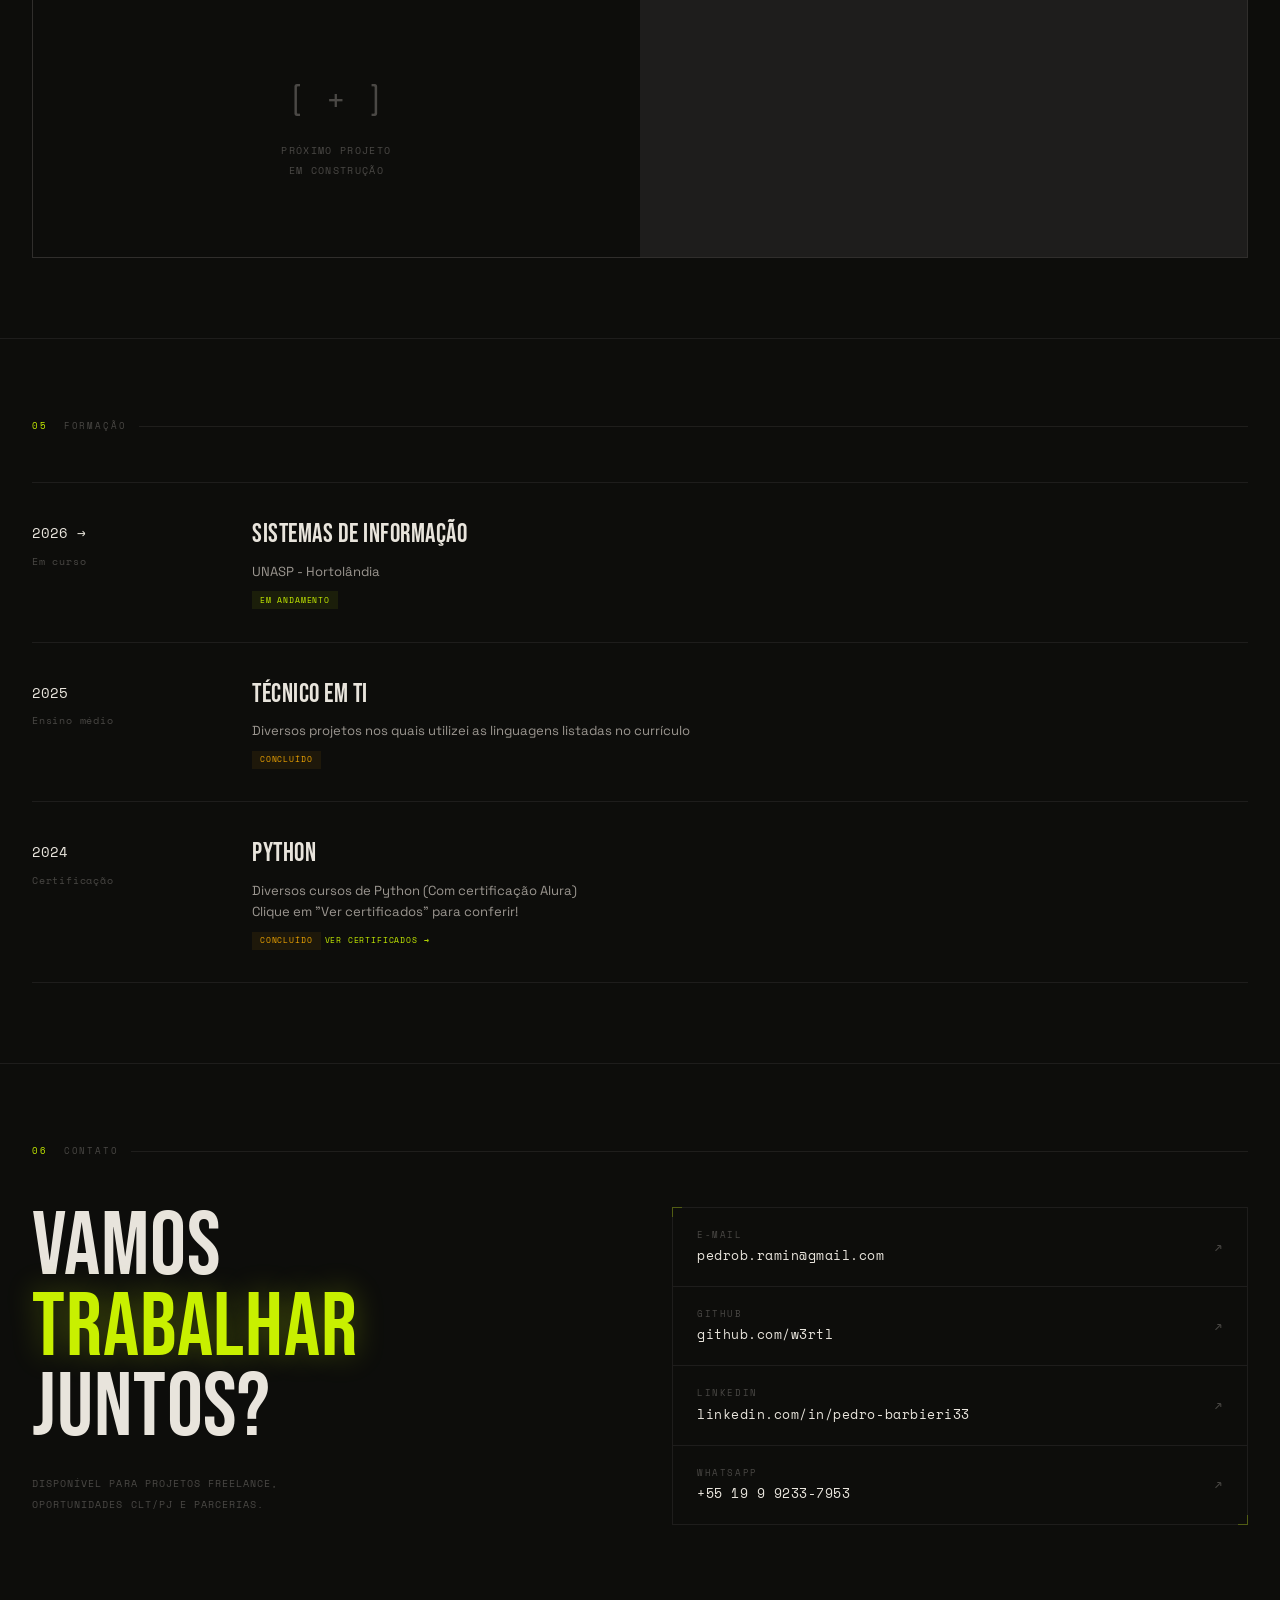
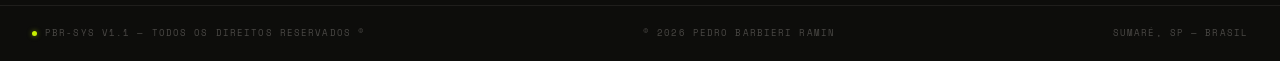
==== commit 0a39231d: "icon na guia" ====
--- a/index.html
+++ b/index.html
@@ -4,6 +4,7 @@
 <meta charset="UTF-8"/>
 <meta name="viewport" content="width=device-width, initial-scale=1.0"/>
 <title>PBR-SYS // Pedro Barbieri Ramin</title>
+<link rel="icon" type="image/png" href="icon.png"/>
 <link rel="preconnect" href="https://fonts.googleapis.com"/>
 <link rel="preconnect" href="https://fonts.gstatic.com" crossorigin/>
 <link href="https://fonts.googleapis.com/css2?family=Space+Grotesk:wght@300;400;500;600;700&family=Space+Mono:ital,wght@0,400;0,700;1,400&family=Bebas+Neue&display=swap" rel="stylesheet"/>
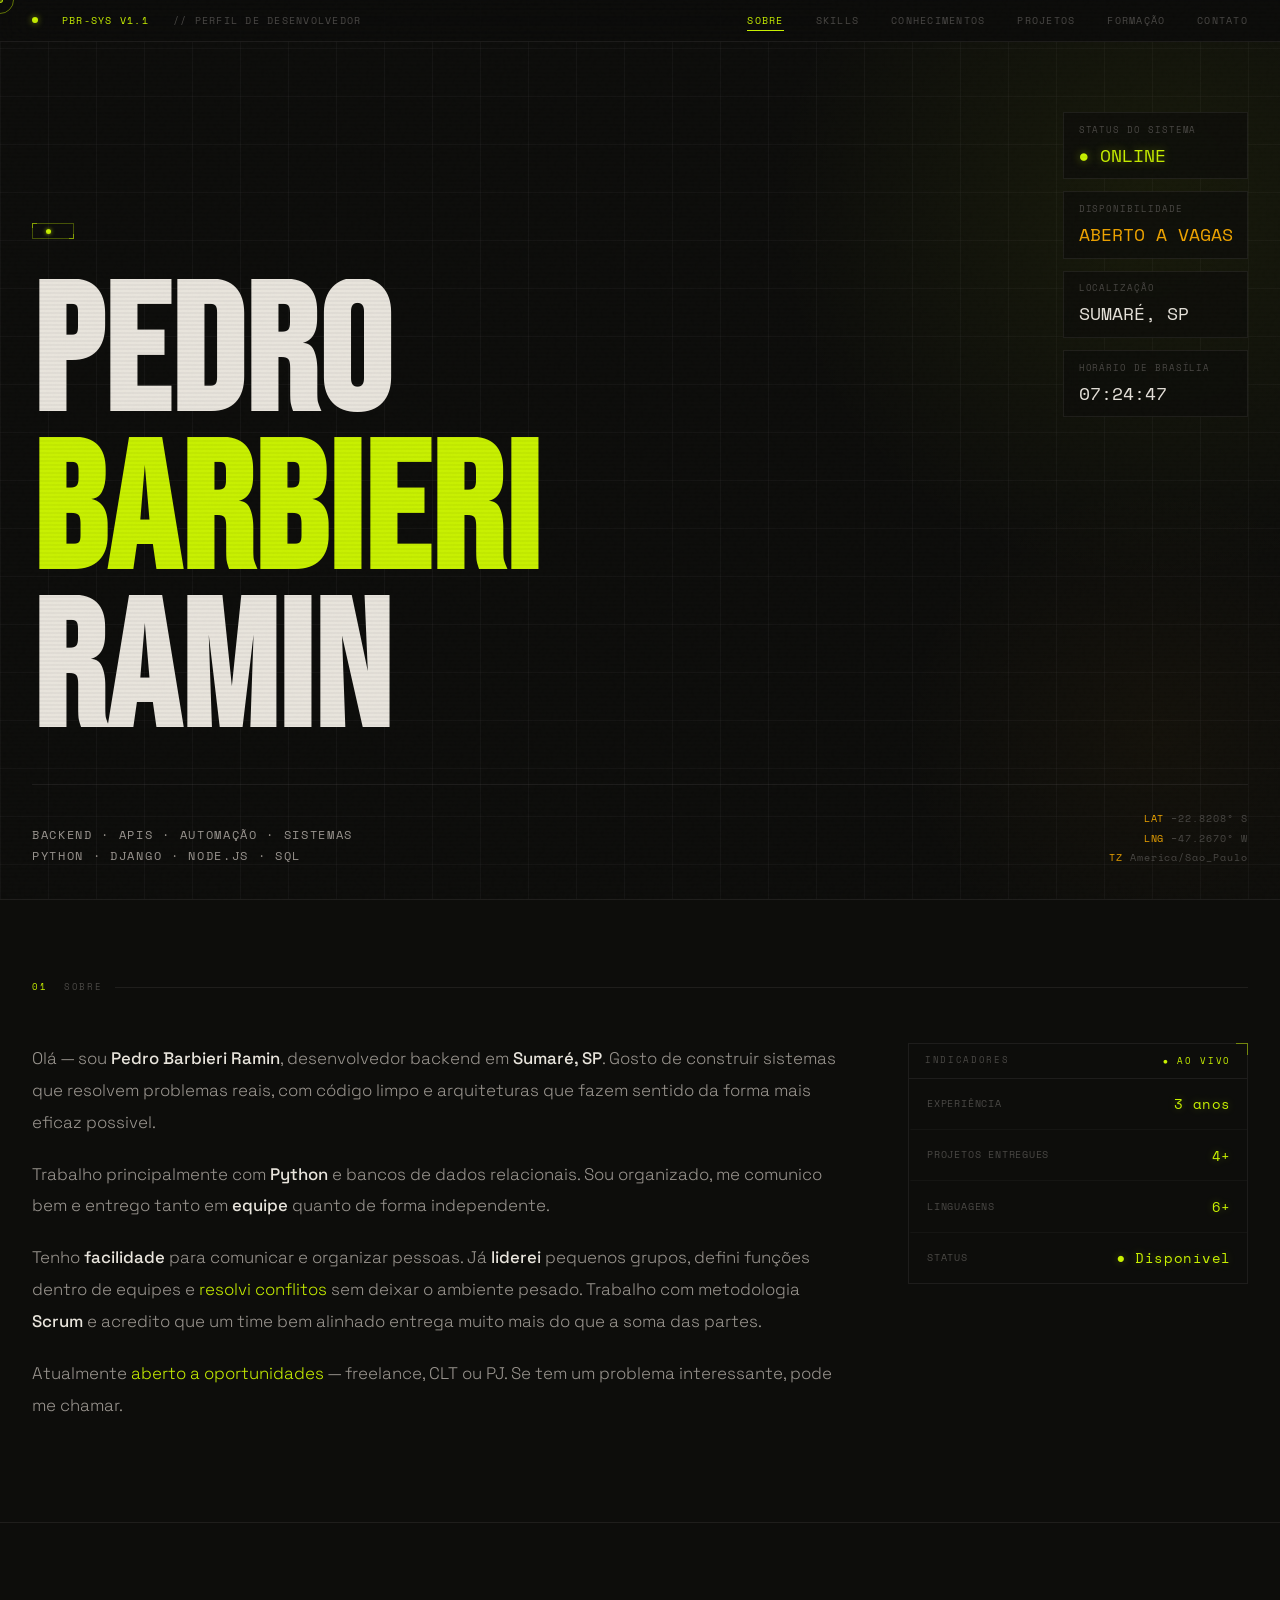
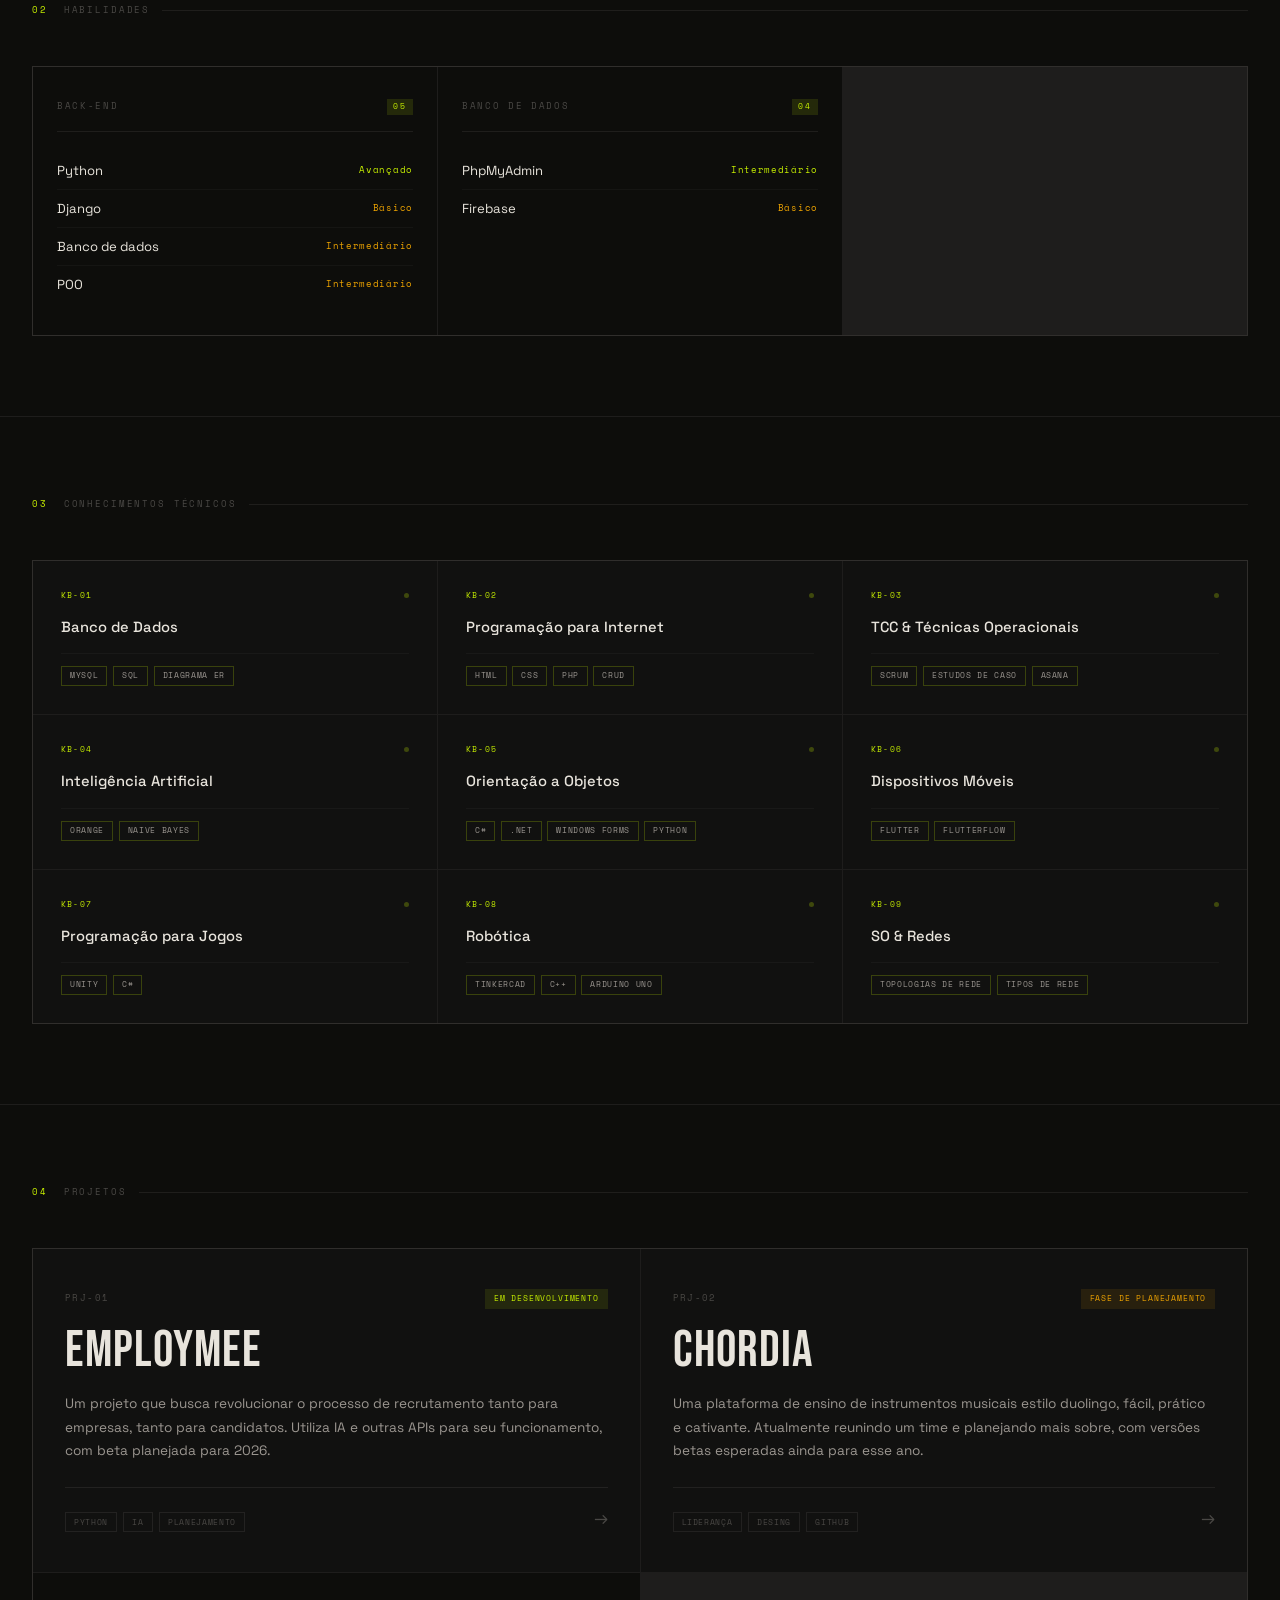
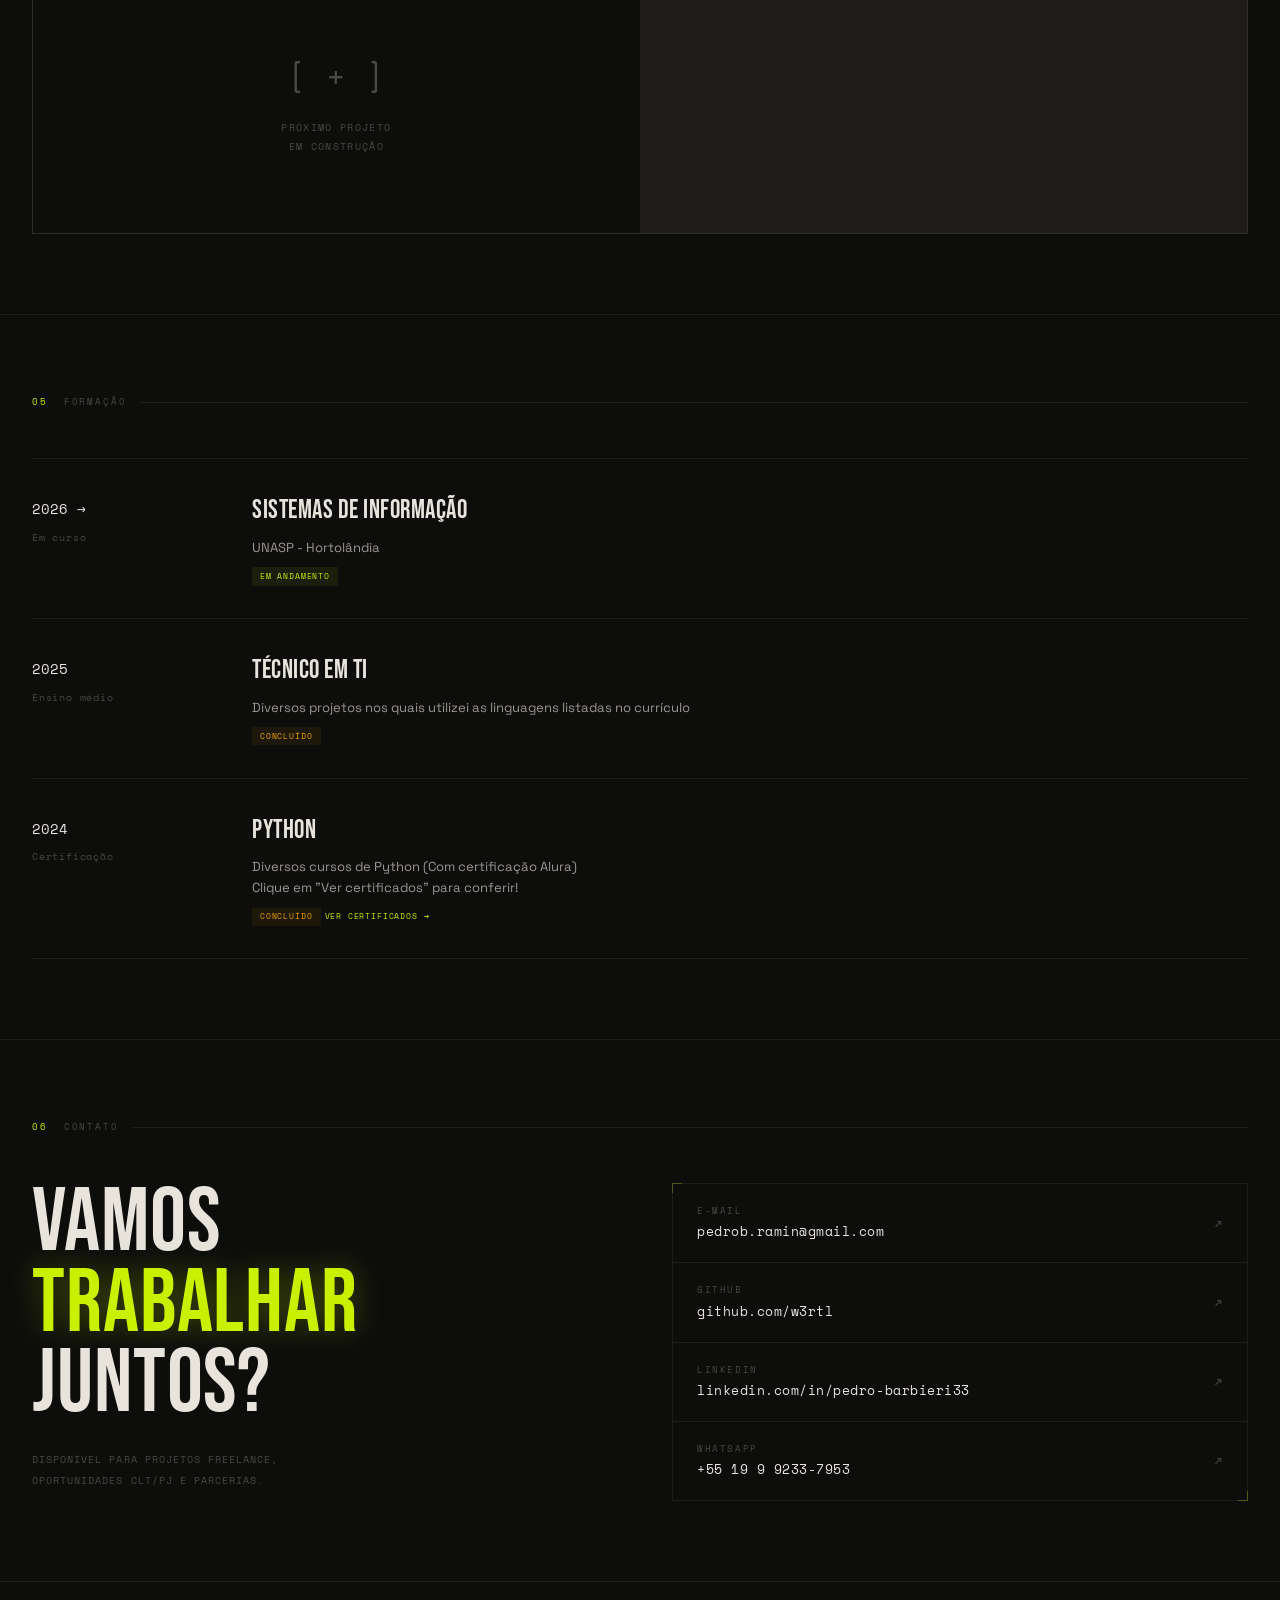
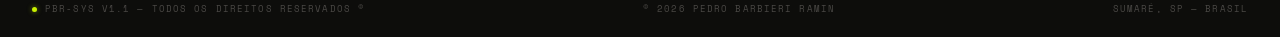
==== commit e1ace7fe: "final adjusts v1.1" ====
--- a/index.html
+++ b/index.html
@@ -33,7 +33,7 @@
 <div id="topbar">
   <div class="tb-left">
     <div class="tb-dot"></div>
-    <span class="tb-sys">PBR-SYS v2.5</span>
+    <span class="tb-sys">PBR-SYS v1.1</span>
     <span>// Perfil de Desenvolvedor</span>
   </div>
   <nav class="tb-right">
@@ -127,11 +127,11 @@
       </div>
       <div class="metric-row">
         <span class="metric-key">Experiência</span>
-        <span class="metric-val hi" data-count="3" data-suffix=" anos">3 anos</span>
+        <span class="metric-val hi" data-count="3" data-suffix=" anos">Ainda nenhuma</span>
       </div>
       <div class="metric-row">
         <span class="metric-key">Projetos entregues</span>
-        <span class="metric-val hi" data-count="4" data-suffix="+">4+</span>
+        <span class="metric-val hi" data-count="4" data-suffix="+">1</span>
       </div>
       <div class="metric-row">
         <span class="metric-key">Linguagens</span>
@@ -207,7 +207,7 @@
         </div>
       </div>
       <div class="skill-row">
-        <span class="sk-name">Firenbase</span>
+        <span class="sk-name">Firebase</span>
         <span class="sk-lvl lvl-mid">Básico</span>
         <div class="sk-bar-wrap">
           <div class="sk-bar mid" style="--w:.70"></div>
@@ -393,8 +393,8 @@
 <!-- ══════════════════════════════════════════════
      PROJETOS
 
-     COMO ADICIONAR UM PROJETO:
-     Dentro de <div class="proj-list">, copie:
+     ADICIONAR UM PROJETO:
+     Dentro de <div class="proj-list">:
 
      <a class="proj-item reveal" href="URL" target="_blank" rel="noopener">
        <div class="proj-header">
@@ -432,8 +432,7 @@
       <div class="proj-name">Employmee</div>
       <div class="proj-desc">
         Um projeto que busca revolucionar o processo de recrutamento tanto para empresas, tanto para candidatos.
-        Utiliza IA e outras APIs para seu funcionamento, com beta planejada para 2026. 
-        Obs: clicar leva a versão antiga do projeto, apenas para ilustração.
+        Utiliza IA e outras APIs para seu funcionamento, com beta planejada para 2026.
       </div>
       <div class="proj-footer">
         <div class="proj-tags">
--- a/style.css
+++ b/style.css
@@ -1106,6 +1106,98 @@
 .cert-link:hover{color:var(--ink);letter-spacing:.14em}
 .cert-link:hover::after{transform:scaleX(1)}
 
+/* cursor pointer nos cards clicáveis */
+.cert-card[data-cert-img]{cursor:pointer}
+.cert-card[data-cert-img] .cert-arrow{
+  font-family:var(--mono);font-size:.5rem;
+  letter-spacing:.1em;text-transform:uppercase;
+}
+
+/* ── MODAL DE CERTIFICADO ────────────────────── */
+#cert-modal{
+  position:fixed;inset:0;
+  z-index:8500;
+  display:flex;align-items:center;justify-content:center;
+  padding:1.5rem;
+  opacity:0;pointer-events:none;
+  transition:opacity .3s;
+}
+#cert-modal.open{opacity:1;pointer-events:auto}
+.cm-overlay{
+  position:absolute;inset:0;
+  background:rgba(13,13,11,0.95);
+  backdrop-filter:blur(10px);
+}
+.cm-box{
+  position:relative;z-index:1;
+  background:var(--bg2);
+  border:1px solid var(--line);
+  width:100%;max-width:900px;
+  max-height:92vh;
+  display:flex;flex-direction:column;
+  transform:translateY(20px) scale(.98);
+  transition:transform .35s cubic-bezier(.16,1,.3,1);
+}
+#cert-modal.open .cm-box{transform:translateY(0) scale(1)}
+/* corner brackets no modal */
+.cm-box::before,.cm-box::after{
+  content:'';position:absolute;
+  width:14px;height:14px;
+  border-color:rgba(200,240,0,0.45);
+  border-style:solid;pointer-events:none;
+}
+.cm-box::before{top:-1px;left:-1px;border-width:1px 0 0 1px}
+.cm-box::after{bottom:-1px;right:-1px;border-width:0 1px 1px 0}
+.cm-header{
+  display:flex;align-items:center;gap:1rem;
+  padding:.65rem 1.25rem;
+  border-bottom:1px solid var(--line);
+  font-family:var(--mono);font-size:.58rem;
+  letter-spacing:.15em;text-transform:uppercase;
+  flex-shrink:0;
+}
+.cm-id{color:var(--accent)}
+.cm-platform{color:var(--accent2);margin-right:auto}
+.cm-close{
+  background:none;border:1px solid var(--line);
+  color:var(--ink3);font-family:var(--mono);
+  font-size:.55rem;letter-spacing:.1em;
+  padding:.3rem .65rem;cursor:pointer;
+  transition:color .2s,border-color .2s,background .2s;
+}
+.cm-close:hover{
+  color:var(--accent);
+  border-color:rgba(200,240,0,0.35);
+  background:rgba(200,240,0,0.04);
+}
+.cm-img-wrap{
+  position:relative;overflow:hidden;
+  flex:1;min-height:0;
+  background:var(--bg);
+}
+.cm-frame{
+  width:100%;height:100%;
+  min-height:480px;
+  border:none;display:block;
+  background:var(--bg);
+}
+.cm-scan{
+  position:absolute;inset:0;
+  background:repeating-linear-gradient(
+    0deg,transparent,transparent 2px,
+    rgba(0,0,0,0.03) 2px,rgba(0,0,0,0.03) 4px
+  );
+  pointer-events:none;
+}
+.cm-footer{
+  display:flex;justify-content:space-between;align-items:center;
+  padding:.6rem 1.25rem;
+  border-top:1px solid var(--line);
+  font-family:var(--mono);flex-shrink:0;
+}
+.cm-name{font-size:.65rem;letter-spacing:.06em;color:var(--ink)}
+.cm-hint{font-size:.5rem;letter-spacing:.12em;color:var(--ink3);text-transform:uppercase}
+
 /* ── RESPONSIVE (certificados) ───────────────── */
 @media(max-width:768px){
   #cert-hero{padding:5rem 1.25rem 2.5rem;min-height:50vh}
@@ -1115,6 +1207,10 @@
   .cert-hero-back{margin-left:0;width:100%}
   .cert-cta-sec{grid-template-columns:1fr;gap:2rem}
   .cert-cta-btn{width:100%;justify-content:center}
+  /* modal mobile */
+  #cert-modal{padding:.5rem}
+  .cm-hint{display:none}
+  .cm-header{gap:.5rem}
 }
 @media(max-width:420px){
   #cert-hero{padding:4.5rem 1rem 2rem}
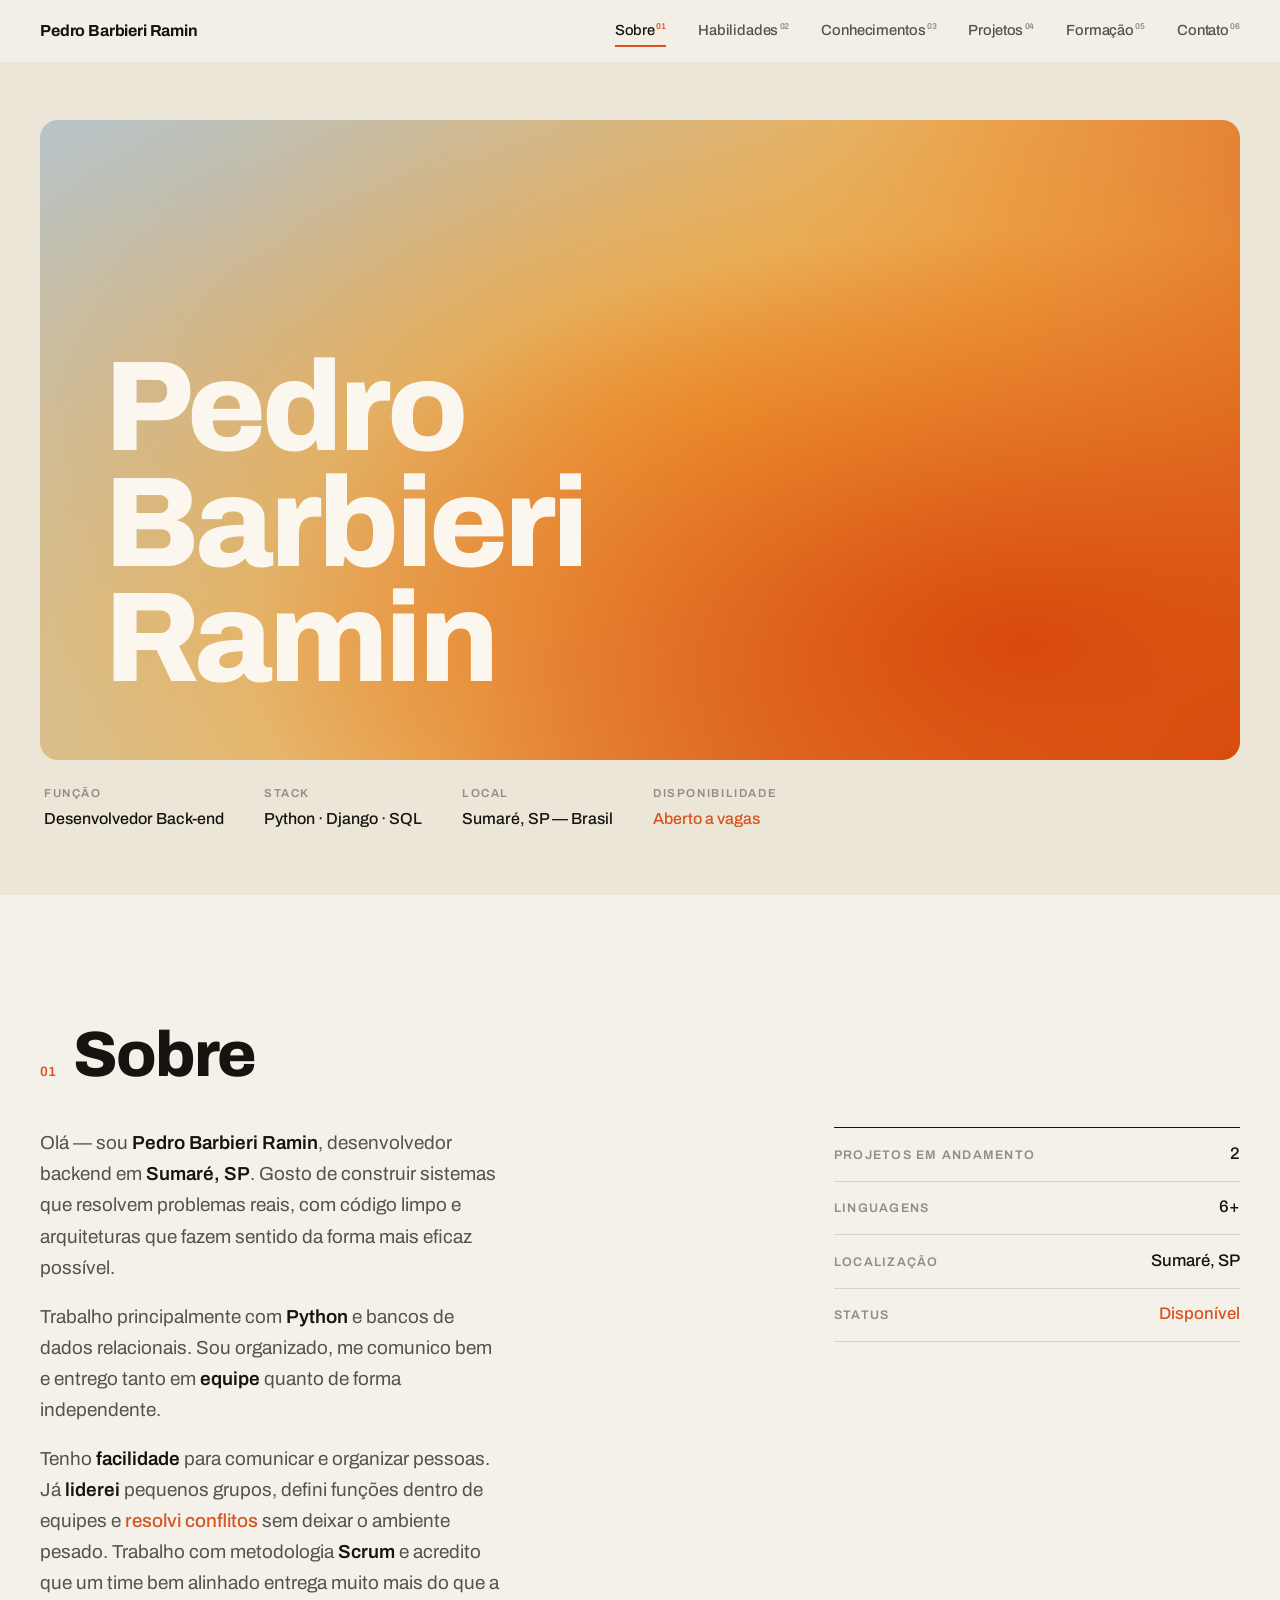
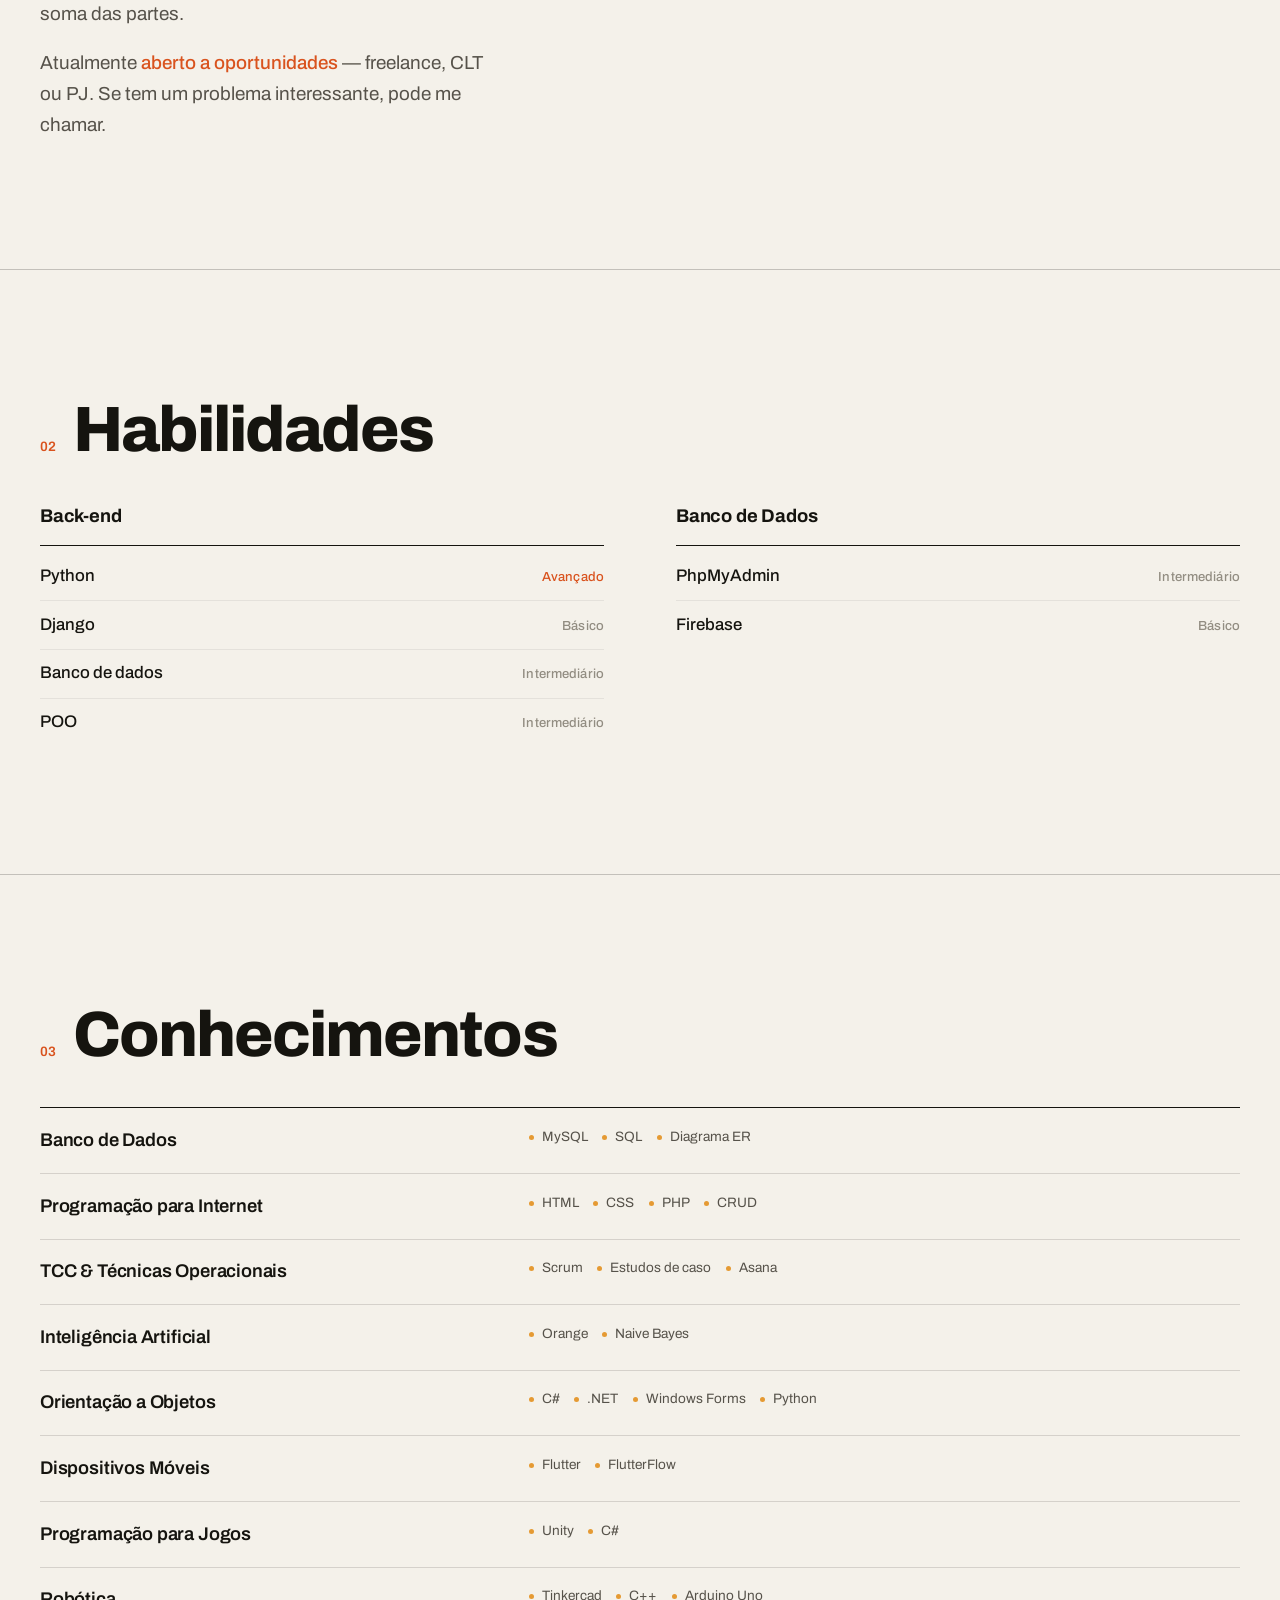
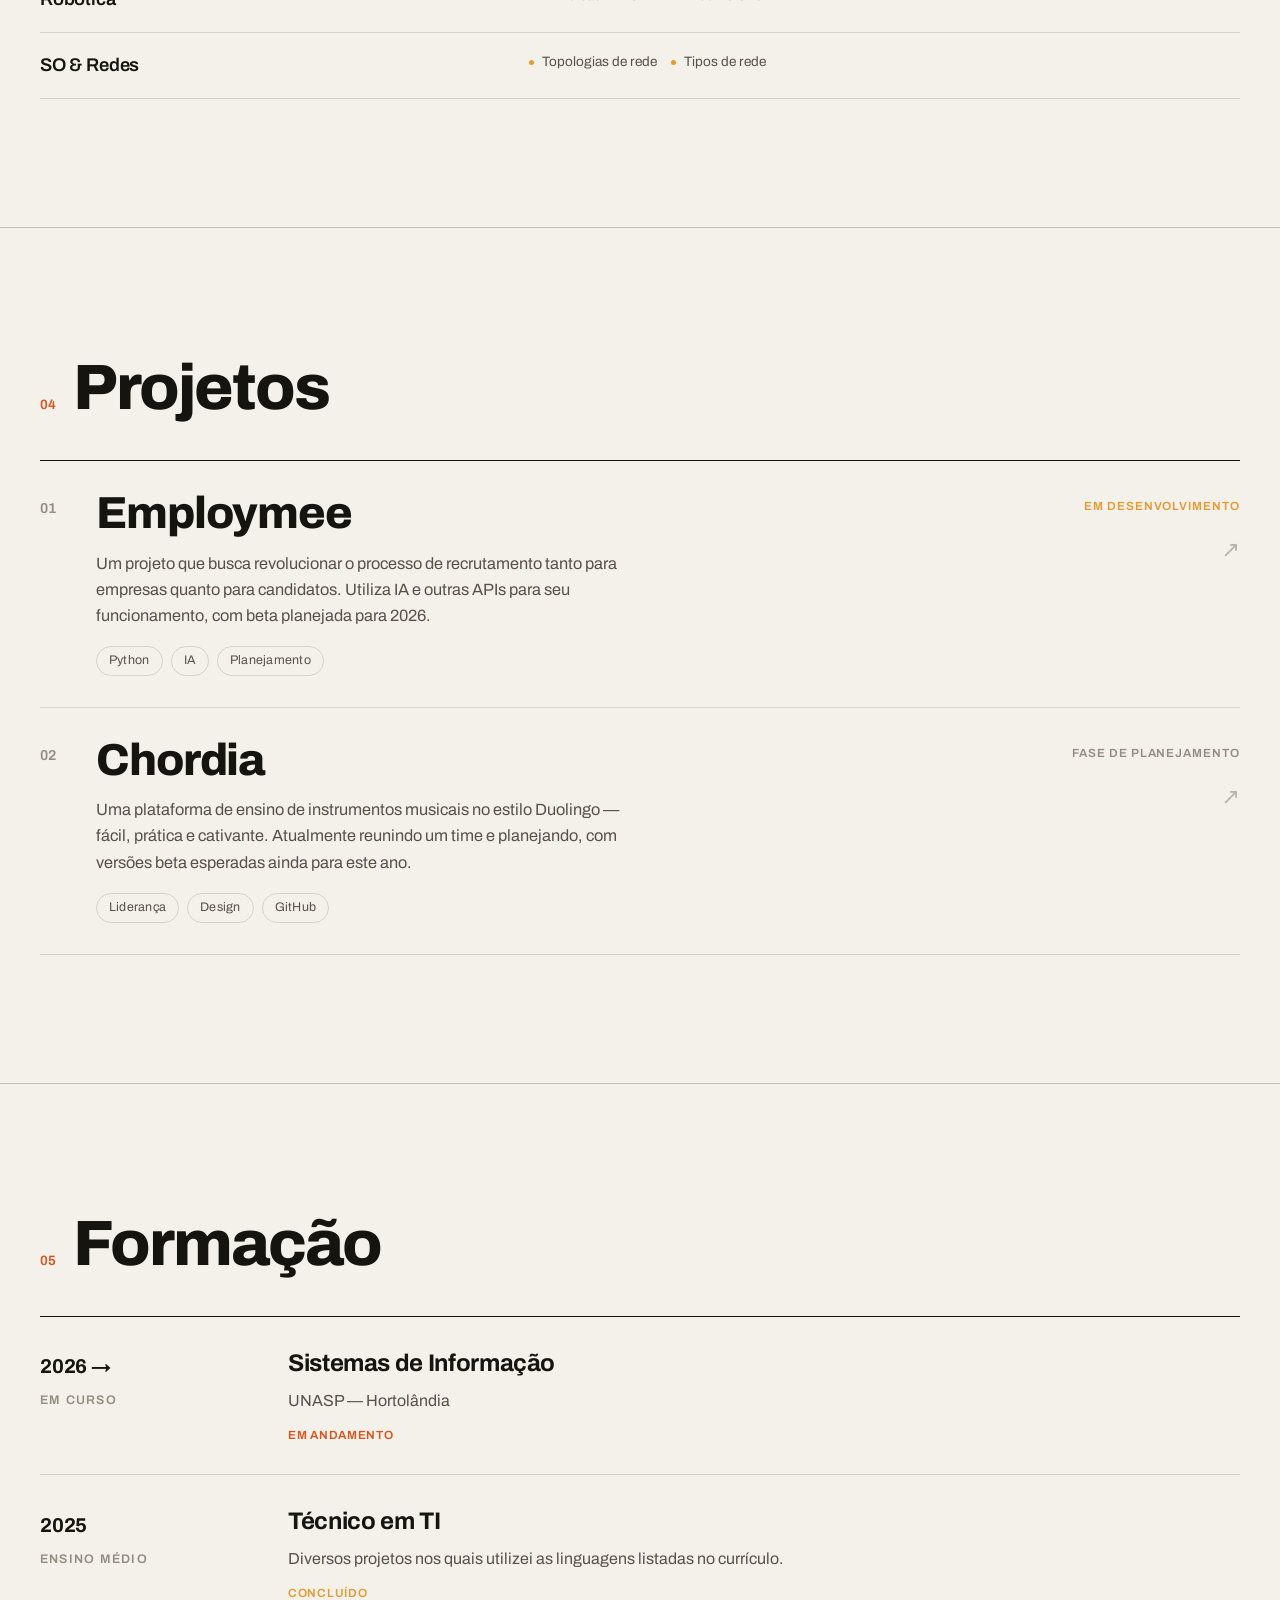
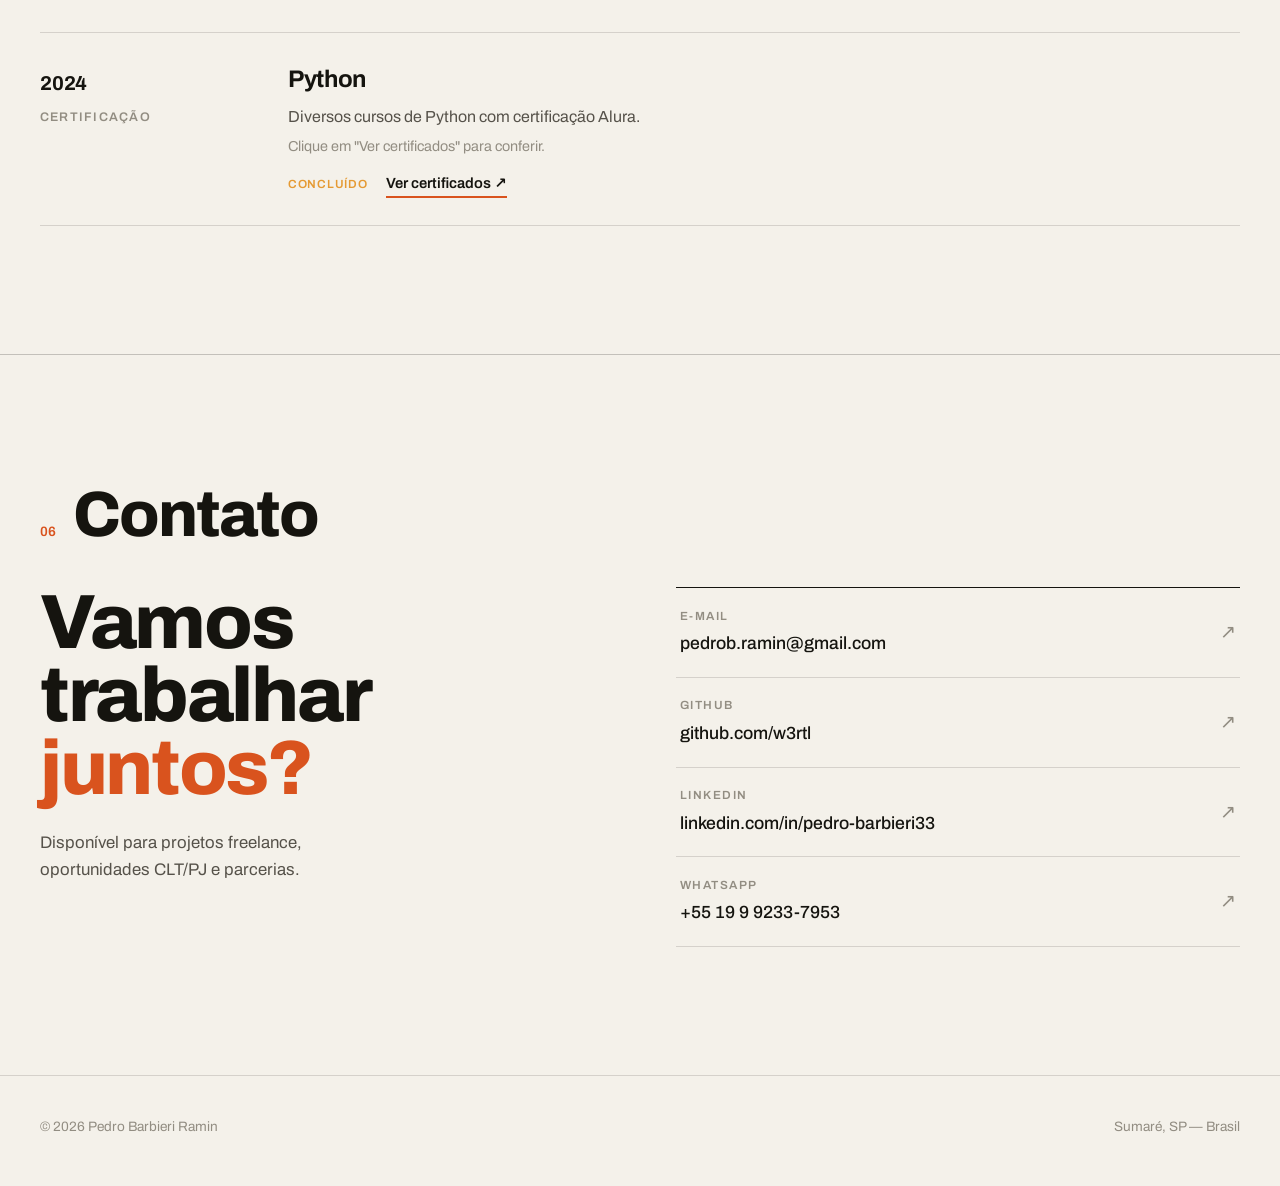
==== commit deca159d: "full rework" ====
--- a/index.html
+++ b/index.html
@@ -3,485 +3,228 @@
 <head>
 <meta charset="UTF-8"/>
 <meta name="viewport" content="width=device-width, initial-scale=1.0"/>
-<title>PBR-SYS // Pedro Barbieri Ramin</title>
+<title>Pedro Barbieri Ramin — Desenvolvedor Back-end</title>
 <link rel="icon" type="image/png" href="icon.png"/>
 <link rel="preconnect" href="https://fonts.googleapis.com"/>
 <link rel="preconnect" href="https://fonts.gstatic.com" crossorigin/>
-<link href="https://fonts.googleapis.com/css2?family=Space+Grotesk:wght@300;400;500;600;700&family=Space+Mono:ital,wght@0,400;0,700;1,400&family=Bebas+Neue&display=swap" rel="stylesheet"/>
+<link href="https://fonts.googleapis.com/css2?family=Archivo:wght@400;500;600;700;800;900&display=swap" rel="stylesheet"/>
 <link rel="stylesheet" href="style.css"/>
 </head>
 <body>
 
-<!-- SCROLL PROGRESS -->
-<div id="scroll-progress"></div>
-
-<!-- CURSOR -->
-<div id="cur"></div>
-<div id="cur-ring"></div>
-
-<!-- COPY TOAST -->
-<div class="copy-toast" id="copy-toast"></div>
-
-<!-- ── LOADER ─────────────────────────────────── -->
-<div id="loader">
-  <div class="ld-label">Inicializando sistema</div>
-  <div class="ld-bar-wrap"><div class="ld-bar"></div></div>
-  <div class="ld-pct">0%</div>
-</div>
-
 <!-- ── TOPBAR ─────────────────────────────────── -->
-<div id="topbar">
-  <div class="tb-left">
-    <div class="tb-dot"></div>
-    <span class="tb-sys">PBR-SYS v1.1</span>
-    <span>// Perfil de Desenvolvedor</span>
-  </div>
-  <nav class="tb-right">
-    <a class="tb-nav" href="#sobre">Sobre</a>
-    <a class="tb-nav" href="#habilidades">Skills</a>
-    <a class="tb-nav" href="#conhecimentos">Conhecimentos</a>
-    <a class="tb-nav" href="#projetos">Projetos</a>
-    <a class="tb-nav" href="#formacao">Formação</a>
-    <a class="tb-nav" href="#contato">Contato</a>
+<header id="topbar">
+  <a class="tb-brand" href="#top">Pedro Barbieri Ramin</a>
+  <nav class="tb-nav">
+    <a href="#sobre">Sobre<sup>01</sup></a>
+    <a href="#habilidades">Habilidades<sup>02</sup></a>
+    <a href="#conhecimentos">Conhecimentos<sup>03</sup></a>
+    <a href="#projetos">Projetos<sup>04</sup></a>
+    <a href="#formacao">Formação<sup>05</sup></a>
+    <a href="#contato">Contato<sup>06</sup></a>
   </nav>
-</div>
+</header>
 
 <!-- ── HERO ───────────────────────────────────── -->
-<section id="hero">
-  <div class="h-grid"></div>
-  <div class="h-glow"></div>
-  <div class="h-glow2"></div>
-
-  <div class="hero-widgets">
-    <div class="widget">
-      Status do Sistema
-      <div class="widget-val green">● Online</div>
-    </div>
-    <div class="widget">
-      Disponibilidade
-      <div class="widget-val amber">Aberto a vagas</div>
-    </div>
-    <div class="widget">
-      Localização
-      <div class="widget-val">Sumaré, SP</div>
-    </div>
-    <div class="widget">
-      Horário de Brasília
-      <div class="widget-val" id="live-time">--:--:--</div>
-    </div>
-  </div>
-
-  <div class="hero-main">
-    <div class="stamp">
-      <span class="stamp-dot"></span>
-      Desenvolvedor Backend
-    </div>
+<section class="hero" id="top">
+  <div class="hero-banner">
     <h1 class="hero-name">
-      <span class="line"><span>PEDRO</span></span>
-      <span class="line"><span>BARBIERI</span></span>
-      <span class="line"><span>RAMIN</span></span>
+      <span class="reveal-line"><span>Pedro</span></span>
+      <span class="reveal-line"><span>Barbieri</span></span>
+      <span class="reveal-line"><span>Ramin</span></span>
     </h1>
   </div>
 
   <div class="hero-meta">
-    <div class="hero-role">
-      Backend · APIs · Automação · Sistemas<br/>
-      Python · Django · Node.js · SQL
-    </div>
-    <div class="hero-coords">
-      <span>LAT</span> −22.8208° S<br/>
-      <span>LNG</span> −47.2670° W<br/>
-      <span>TZ</span> America/Sao_Paulo
-    </div>
-  </div>
-</section>
-
-<!-- ══════════════════════════════════════════════
-     SOBRE
-══════════════════════════════════════════════ -->
+    <div class="hero-meta-item">
+      <span class="hero-meta-k">Função</span>
+      <span class="hero-meta-v">Desenvolvedor Back-end</span>
+    </div>
+    <div class="hero-meta-item">
+      <span class="hero-meta-k">Stack</span>
+      <span class="hero-meta-v">Python · Django · SQL</span>
+    </div>
+    <div class="hero-meta-item">
+      <span class="hero-meta-k">Local</span>
+      <span class="hero-meta-v">Sumaré, SP — Brasil</span>
+    </div>
+    <div class="hero-meta-item">
+      <span class="hero-meta-k">Disponibilidade</span>
+      <span class="hero-meta-v accent">Aberto a vagas</span>
+    </div>
+  </div>
+</section>
+
+<!-- ══════════════ 01 · SOBRE ══════════════ -->
 <section class="sec" id="sobre">
-  <div class="sec-label">
-    <span class="sec-num">01</span> Sobre
-  </div>
+  <div class="sec-head">
+    <span class="sec-num">01</span>
+    <h2 class="sec-title">Sobre</h2>
+  </div>
+
   <div class="inner">
-    <div class="sobre-text reveal-l">
+    <div class="sobre-text reveal">
       <p>
-        Olá — sou <strong>Pedro Barbieri Ramin</strong>, desenvolvedor backend em <strong>Sumaré, SP</strong>. 
-        Gosto de construir sistemas que resolvem problemas reais, com código limpo e arquiteturas que fazem sentido da forma mais eficaz possivel.
+        Olá — sou <strong>Pedro Barbieri Ramin</strong>, desenvolvedor backend em <strong>Sumaré, SP</strong>.
+        Gosto de construir sistemas que resolvem problemas reais, com código limpo e arquiteturas que fazem sentido da forma mais eficaz possível.
       </p>
       <p>
-        Trabalho principalmente com <strong>Python</strong> e bancos de dados relacionais. 
+        Trabalho principalmente com <strong>Python</strong> e bancos de dados relacionais.
         Sou organizado, me comunico bem e entrego tanto em <strong>equipe</strong> quanto de forma independente.
       </p>
       <p>
         Tenho <strong>facilidade</strong> para comunicar e organizar pessoas.
-        Já <strong>liderei</strong> pequenos grupos, defini funções dentro de equipes e <span class= "hi">resolvi conflitos</span> sem deixar o ambiente pesado. 
+        Já <strong>liderei</strong> pequenos grupos, defini funções dentro de equipes e <span class="hi">resolvi conflitos</span> sem deixar o ambiente pesado.
         Trabalho com metodologia <strong>Scrum</strong> e acredito que um time bem alinhado entrega muito mais do que a soma das partes.
       </p>
       <p>Atualmente <span class="hi">aberto a oportunidades</span> — freelance, CLT ou PJ. Se tem um problema interessante, pode me chamar.</p>
     </div>
 
-    <div class="metrics reveal">
-      <div class="metrics-head">
-        Indicadores <span>● Ao vivo</span>
-      </div>
-      <div class="metric-row">
-        <span class="metric-key">Experiência</span>
-        <span class="metric-val hi" data-count="3" data-suffix=" anos">Ainda nenhuma</span>
-      </div>
-      <div class="metric-row">
-        <span class="metric-key">Projetos entregues</span>
-        <span class="metric-val hi" data-count="4" data-suffix="+">1</span>
-      </div>
-      <div class="metric-row">
-        <span class="metric-key">Linguagens</span>
-        <span class="metric-val hi">6+</span>
-      </div>
-      <div class="metric-row">
-        <span class="metric-key">Status</span>
-        <span class="metric-val hi">● Disponível</span>
-      </div>
-    </div>
-  </div>
-</section>
-
-<!-- ══════════════════════════════════════════════
-     HABILIDADES
-══════════════════════════════════════════════ -->
+    <!-- bloco de fatos (ex-métricas) — me confirme os valores reais -->
+    <div class="facts reveal">
+      <div class="fact-row">
+        <span class="fact-k">Projetos em andamento</span>
+        <span class="fact-v">2</span>
+      </div>
+      <div class="fact-row">
+        <span class="fact-k">Linguagens</span>
+        <span class="fact-v">6+</span>
+      </div>
+      <div class="fact-row">
+        <span class="fact-k">Localização</span>
+        <span class="fact-v">Sumaré, SP</span>
+      </div>
+      <div class="fact-row">
+        <span class="fact-k">Status</span>
+        <span class="fact-v accent">Disponível</span>
+      </div>
+    </div>
+  </div>
+</section>
+
+<!-- ══════════════ 02 · HABILIDADES ══════════════ -->
 <section class="sec" id="habilidades">
-  <div class="sec-label">
-    <span class="sec-num">02</span> Habilidades
-  </div>
-
-  <div class="skill-blocks">
-
-    <!-- BACK-END -->
-    <div class="skill-block reveal">
-      <div class="sb-head">
-        Back-end
-        <span class="sb-head-count">05</span>
-      </div>
-
-      <div class="skill-row">
-        <span class="sk-name">Python</span>
-        <span class="sk-lvl lvl-hi">Avançado</span>
-        <div class="sk-bar-wrap">
-          <div class="sk-bar" style="--w:.92"></div>
-        </div>
-      </div>
-      <div class="skill-row">
-        <span class="sk-name">Django</span>
-        <span class="sk-lvl lvl-mid">Básico</span>
-        <div class="sk-bar-wrap">
-          <div class="sk-bar" style="--w:.88"></div>
-        </div>
-      </div>
-      <div class="skill-row">
-        <span class="sk-name">Banco de dados</span>
-        <span class="sk-lvl lvl-mid">Intermediário</span>
-        <div class="sk-bar-wrap">
-          <div class="sk-bar mid" style="--w:.65"></div>
-        </div>
-      </div>
-      <div class="skill-row">
-        <span class="sk-name">POO</span>
-        <span class="sk-lvl lvl-mid">Intermediário</span>
-        <div class="sk-bar-wrap">
-          <div class="sk-bar mid" style="--w:.58"></div>
-        </div>
-      </div>
-    </div>
-
-    <!-- BANCO DE DADOS -->
-    <div class="skill-block reveal">
-      <div class="sb-head">
-        Banco de Dados
-        <span class="sb-head-count">04</span>
-      </div>
-
-      <div class="skill-row">
-        <span class="sk-name">PhpMyAdmin</span>
-        <span class="sk-lvl lvl-hi">Intermediário</span>
-        <div class="sk-bar-wrap">
-          <div class="sk-bar" style="--w:.85"></div>
-        </div>
-      </div>
-      <div class="skill-row">
-        <span class="sk-name">Firebase</span>
-        <span class="sk-lvl lvl-mid">Básico</span>
-        <div class="sk-bar-wrap">
-          <div class="sk-bar mid" style="--w:.70"></div>
-        </div>
-      </div>
-    </div>
-
-    <!-- INFRA / TOOLS -->
-<!-- <div class="skill-block reveal">
-      <div class="sb-head">
-        Infra &amp; Tools
-        <span class="sb-head-count">05</span>
-      </div>
-
-      <div class="skill-row">
-        <span class="sk-name">Docker</span>
-        <span class="sk-lvl lvl-mid">Intermediário</span>
-        <div class="sk-bar-wrap">
-          <div class="sk-bar mid" style="--w:.72"></div>
-        </div>
-      </div>
-      <div class="skill-row">
-        <span class="sk-name">Git / GitHub</span>
-        <span class="sk-lvl lvl-mid">Intermediário</span>
-        <div class="sk-bar-wrap">
-          <div class="sk-bar" style="--w:.88"></div>
-        </div>
-      </div>
-      <div class="skill-row">
-        <span class="sk-name">Linux / Bash</span>
-        <span class="sk-lvl lvl-mid">Intermediário</span>
-        <div class="sk-bar-wrap">
-          <div class="sk-bar mid" style="--w:.68"></div>
-        </div>
-      </div>
-      <div class="skill-row">
-        <span class="sk-name">Nginx</span>
-        <span class="sk-lvl lvl-mid">Básico</span>
-        <div class="sk-bar-wrap">
-          <div class="sk-bar lo" style="--w:.45"></div>
-        </div>
-      </div>
-      <div class="skill-row">
-        <span class="sk-name">CI/CD</span>
-        <span class="sk-lvl lvl-lo">Básico</span>
-        <div class="sk-bar-wrap">
-          <div class="sk-bar lo" style="--w:.38"></div>
-        </div>
-      </div>
-    </div> -->
-
-  </div>
-</section>
-
-<!-- ══════════════════════════════════════════════
-     CONHECIMENTOS TÉCNICOS
-══════════════════════════════════════════════ -->
+  <div class="sec-head">
+    <span class="sec-num">02</span>
+    <h2 class="sec-title">Habilidades</h2>
+  </div>
+
+  <div class="list-groups">
+    <div class="lg reveal">
+      <div class="lg-head">Back-end</div>
+      <div class="lg-row"><span class="lg-name">Python</span><span class="lg-meta hi">Avançado</span></div>
+      <div class="lg-row"><span class="lg-name">Django</span><span class="lg-meta">Básico</span></div>
+      <div class="lg-row"><span class="lg-name">Banco de dados</span><span class="lg-meta">Intermediário</span></div>
+      <div class="lg-row"><span class="lg-name">POO</span><span class="lg-meta">Intermediário</span></div>
+    </div>
+
+    <div class="lg reveal">
+      <div class="lg-head">Banco de Dados</div>
+      <div class="lg-row"><span class="lg-name">PhpMyAdmin</span><span class="lg-meta">Intermediário</span></div>
+      <div class="lg-row"><span class="lg-name">Firebase</span><span class="lg-meta">Básico</span></div>
+    </div>
+  </div>
+</section>
+
+<!-- ══════════════ 03 · CONHECIMENTOS ══════════════ -->
 <section class="sec" id="conhecimentos">
-  <div class="sec-label">
-    <span class="sec-num">03</span> Conhecimentos Técnicos
-  </div>
-
-  <div class="kb-grid">
-
-    <div class="kb-card reveal">
-      <div class="kb-header">
-        <span class="kb-id">KB-01</span>
-        <span class="kb-dot"></span>
-      </div>
-      <div class="kb-title">Banco de Dados</div>
-      <div class="kb-tags">
-        <span class="ptag">MySQL</span>
-        <span class="ptag">SQL</span>
-        <span class="ptag">Diagrama ER</span>
-      </div>
-    </div>
-
-    <div class="kb-card reveal">
-      <div class="kb-header">
-        <span class="kb-id">KB-02</span>
-        <span class="kb-dot"></span>
-      </div>
-      <div class="kb-title">Programação para Internet</div>
-      <div class="kb-tags">
-        <span class="ptag">HTML</span>
-        <span class="ptag">CSS</span>
-        <span class="ptag">PHP</span>
-        <span class="ptag">CRUD</span>
-      </div>
-    </div>
-
-    <div class="kb-card reveal">
-      <div class="kb-header">
-        <span class="kb-id">KB-03</span>
-        <span class="kb-dot"></span>
-      </div>
-      <div class="kb-title">TCC &amp; Técnicas Operacionais</div>
-      <div class="kb-tags">
-        <span class="ptag">Scrum</span>
-        <span class="ptag">Estudos de caso</span>
-        <span class="ptag">Asana</span>
-      </div>
-    </div>
-
-    <div class="kb-card reveal">
-      <div class="kb-header">
-        <span class="kb-id">KB-04</span>
-        <span class="kb-dot"></span>
-      </div>
-      <div class="kb-title">Inteligência Artificial</div>
-      <div class="kb-tags">
-        <span class="ptag">Orange</span>
-        <span class="ptag">Naive Bayes</span>
-      </div>
-    </div>
-
-    <div class="kb-card reveal">
-      <div class="kb-header">
-        <span class="kb-id">KB-05</span>
-        <span class="kb-dot"></span>
-      </div>
-      <div class="kb-title">Orientação a Objetos</div>
-      <div class="kb-tags">
-        <span class="ptag">C#</span>
-        <span class="ptag">.NET</span>
-        <span class="ptag">Windows Forms</span>
-        <span class="ptag">Python</span>
-      </div>
-    </div>
-
-    <div class="kb-card reveal">
-      <div class="kb-header">
-        <span class="kb-id">KB-06</span>
-        <span class="kb-dot"></span>
-      </div>
-      <div class="kb-title">Dispositivos Móveis</div>
-      <div class="kb-tags">
-        <span class="ptag">Flutter</span>
-        <span class="ptag">FlutterFlow</span>
-      </div>
-    </div>
-
-    <div class="kb-card reveal">
-      <div class="kb-header">
-        <span class="kb-id">KB-07</span>
-        <span class="kb-dot"></span>
-      </div>
-      <div class="kb-title">Programação para Jogos</div>
-      <div class="kb-tags">
-        <span class="ptag">Unity</span>
-        <span class="ptag">C#</span>
-      </div>
-    </div>
-
-    <div class="kb-card reveal">
-      <div class="kb-header">
-        <span class="kb-id">KB-08</span>
-        <span class="kb-dot"></span>
-      </div>
-      <div class="kb-title">Robótica</div>
-      <div class="kb-tags">
-        <span class="ptag">Tinkercad</span>
-        <span class="ptag">C++</span>
-        <span class="ptag">Arduino Uno</span>
-      </div>
-    </div>
-
-    <div class="kb-card reveal">
-      <div class="kb-header">
-        <span class="kb-id">KB-09</span>
-        <span class="kb-dot"></span>
-      </div>
-      <div class="kb-title">SO &amp; Redes</div>
-      <div class="kb-tags">
-        <span class="ptag">Topologias de rede</span>
-        <span class="ptag">Tipos de rede</span>
-      </div>
-    </div>
-
-  </div>
-</section>
-
-<!-- ══════════════════════════════════════════════
-     PROJETOS
-
-     ADICIONAR UM PROJETO:
-     Dentro de <div class="proj-list">:
-
-     <a class="proj-item reveal" href="URL" target="_blank" rel="noopener">
-       <div class="proj-header">
-         <div class="proj-id">PRJ-XX</div>
-         <div class="proj-status status-done">Concluído</div>
-       </div>
-       <div class="proj-name">Nome</div>
-       <div class="proj-desc">Descrição curta.</div>
-       <div class="proj-footer">
-         <div class="proj-tags">
-           <span class="ptag">Python</span>
-         </div>
-         <div class="proj-arrow">→</div>
-       </div>
-     </a>
-
-     Classes de status:
-       status-done  → Concluído
-       status-dev   → Em Desenvolvimento
-       status-soon  → Em Breve
+  <div class="sec-head">
+    <span class="sec-num">03</span>
+    <h2 class="sec-title">Conhecimentos</h2>
+  </div>
+
+  <div class="kb-index">
+    <div class="kb-line reveal">
+      <div class="kb-line-title">Banco de Dados</div>
+      <div class="kb-line-tags"><span>MySQL</span><span>SQL</span><span>Diagrama ER</span></div>
+    </div>
+    <div class="kb-line reveal">
+      <div class="kb-line-title">Programação para Internet</div>
+      <div class="kb-line-tags"><span>HTML</span><span>CSS</span><span>PHP</span><span>CRUD</span></div>
+    </div>
+    <div class="kb-line reveal">
+      <div class="kb-line-title">TCC &amp; Técnicas Operacionais</div>
+      <div class="kb-line-tags"><span>Scrum</span><span>Estudos de caso</span><span>Asana</span></div>
+    </div>
+    <div class="kb-line reveal">
+      <div class="kb-line-title">Inteligência Artificial</div>
+      <div class="kb-line-tags"><span>Orange</span><span>Naive Bayes</span></div>
+    </div>
+    <div class="kb-line reveal">
+      <div class="kb-line-title">Orientação a Objetos</div>
+      <div class="kb-line-tags"><span>C#</span><span>.NET</span><span>Windows Forms</span><span>Python</span></div>
+    </div>
+    <div class="kb-line reveal">
+      <div class="kb-line-title">Dispositivos Móveis</div>
+      <div class="kb-line-tags"><span>Flutter</span><span>FlutterFlow</span></div>
+    </div>
+    <div class="kb-line reveal">
+      <div class="kb-line-title">Programação para Jogos</div>
+      <div class="kb-line-tags"><span>Unity</span><span>C#</span></div>
+    </div>
+    <div class="kb-line reveal">
+      <div class="kb-line-title">Robótica</div>
+      <div class="kb-line-tags"><span>Tinkercad</span><span>C++</span><span>Arduino Uno</span></div>
+    </div>
+    <div class="kb-line reveal">
+      <div class="kb-line-title">SO &amp; Redes</div>
+      <div class="kb-line-tags"><span>Topologias de rede</span><span>Tipos de rede</span></div>
+    </div>
+  </div>
+</section>
+
+<!-- ══════════════ 04 · PROJETOS ══════════════
+     ADICIONAR PROJETO — copie um bloco <a class="proj-item">:
+       status-done → Concluído | status-dev → Em desenvolvimento | status-soon → Em breve
 ══════════════════════════════════════════════ -->
 <section class="sec" id="projetos">
-  <div class="sec-label">
-    <span class="sec-num">04</span> Projetos
+  <div class="sec-head">
+    <span class="sec-num">04</span>
+    <h2 class="sec-title">Projetos</h2>
   </div>
 
   <div class="proj-list">
 
-    <!-- PRJ-01 -->
     <a class="proj-item reveal" href="https://www.employmee.com.br/" target="_blank" rel="noopener">
-      <div class="proj-header">
-        <div class="proj-id">PRJ-01</div>
-        <div class="proj-status status-done">Em Desenvolvimento</div>
-      </div>
-      <div class="proj-name">Employmee</div>
-      <div class="proj-desc">
-        Um projeto que busca revolucionar o processo de recrutamento tanto para empresas, tanto para candidatos.
-        Utiliza IA e outras APIs para seu funcionamento, com beta planejada para 2026.
-      </div>
-      <div class="proj-footer">
-        <div class="proj-tags">
-          <span class="ptag">Python</span>
-          <span class="ptag">IA</span>
-          <span class="ptag">Planejamento</span>
-        </div>
-        <div class="proj-arrow">→</div>
+      <div class="proj-index">01</div>
+      <div class="proj-main">
+        <div class="proj-name">Employmee</div>
+        <div class="proj-desc">
+          Um projeto que busca revolucionar o processo de recrutamento tanto para empresas quanto para candidatos.
+          Utiliza IA e outras APIs para seu funcionamento, com beta planejada para 2026.
+        </div>
+        <div class="proj-tags"><span>Python</span><span>IA</span><span>Planejamento</span></div>
+      </div>
+      <div class="proj-side">
+        <span class="proj-status status-dev">Em desenvolvimento</span>
+        <span class="proj-arrow">↗</span>
       </div>
     </a>
 
-    <!-- PRJ-02 -->
     <a class="proj-item reveal" href="#" target="_blank" rel="noopener">
-      <div class="proj-header">
-        <div class="proj-id">PRJ-02</div>
-        <div class="proj-status status-dev">Fase de planejamento</div>
-      </div>
-      <div class="proj-name">Chordia</div>
-      <div class="proj-desc">
-        Uma plataforma de ensino de instrumentos musicais estilo duolingo, fácil, prático e cativante.
-        Atualmente reunindo um time e planejando mais sobre, com versões betas esperadas ainda para esse ano.
-      </div>
-      <div class="proj-footer">
-        <div class="proj-tags">
-          <span class="ptag">Liderança</span>
-          <span class="ptag">Desing</span>
-          <span class="ptag">Github</span>
-        </div>
-        <div class="proj-arrow">→</div>
+      <div class="proj-index">02</div>
+      <div class="proj-main">
+        <div class="proj-name">Chordia</div>
+        <div class="proj-desc">
+          Uma plataforma de ensino de instrumentos musicais no estilo Duolingo — fácil, prática e cativante.
+          Atualmente reunindo um time e planejando, com versões beta esperadas ainda para este ano.
+        </div>
+        <div class="proj-tags"><span>Liderança</span><span>Design</span><span>GitHub</span></div>
+      </div>
+      <div class="proj-side">
+        <span class="proj-status status-soon">Fase de planejamento</span>
+        <span class="proj-arrow">↗</span>
       </div>
     </a>
 
-    <!-- SLOT VAZIO -->
-    <div class="proj-item proj-empty reveal">
-      <div class="proj-empty-icon">[ + ]</div>
-      <div class="proj-empty-text">
-        Próximo projeto<br/>em construção
-      </div>
-    </div>
-
-  </div>
-</section>
-
-<!-- ══════════════════════════════════════════════
-     FORMAÇÃO
-══════════════════════════════════════════════ -->
+  </div>
+</section>
+
+<!-- ══════════════ 05 · FORMAÇÃO ══════════════ -->
 <section class="sec" id="formacao">
-  <div class="sec-label">
-    <span class="sec-num">05</span> Formação
+  <div class="sec-head">
+    <span class="sec-num">05</span>
+    <h2 class="sec-title">Formação</h2>
   </div>
 
   <div class="timeline">
@@ -489,11 +232,11 @@
     <div class="tl-item reveal">
       <div class="tl-left">
         <span class="tl-year">2026 →</span>
-        Em curso
+        <span class="tl-phase">Em curso</span>
       </div>
       <div class="tl-right">
-        <div class="tl-course">Sistemas de informação</div>
-        <div class="tl-inst">UNASP - Hortolândia</div>
+        <div class="tl-course">Sistemas de Informação</div>
+        <div class="tl-inst">UNASP — Hortolândia</div>
         <span class="tl-tag">Em andamento</span>
       </div>
     </div>
@@ -501,11 +244,11 @@
     <div class="tl-item reveal">
       <div class="tl-left">
         <span class="tl-year">2025</span>
-        Ensino médio
+        <span class="tl-phase">Ensino médio</span>
       </div>
       <div class="tl-right">
         <div class="tl-course">Técnico em TI</div>
-        <div class="tl-inst">Diversos projetos nos quais utilizei as linguagens listadas no currículo</div>
+        <div class="tl-inst">Diversos projetos nos quais utilizei as linguagens listadas no currículo.</div>
         <span class="tl-tag amber">Concluído</span>
       </div>
     </div>
@@ -513,92 +256,78 @@
     <div class="tl-item reveal">
       <div class="tl-left">
         <span class="tl-year">2024</span>
-        Certificação
+        <span class="tl-phase">Certificação</span>
       </div>
       <div class="tl-right">
         <div class="tl-course">Python</div>
-        <div class="tl-inst">Diversos cursos de Python (Com certificação Alura)<p>Clique em "Ver certificados" para conferir!</p></div>
+        <div class="tl-inst">
+          Diversos cursos de Python com certificação Alura.
+          <p>Clique em "Ver certificados" para conferir.</p>
+        </div>
         <span class="tl-tag amber">Concluído</span>
-        <a class="cert-link" href="certificados.html">Ver certificados →</a>
-      </div>
-    </div>
-
-    
-
-  </div>
-</section>
-
-<!-- ══════════════════════════════════════════════
-     CONTATO
-══════════════════════════════════════════════ -->
+        <a class="cert-link" href="certificados.html">Ver certificados ↗</a>
+      </div>
+    </div>
+
+  </div>
+</section>
+
+<!-- ══════════════ 06 · CONTATO ══════════════ -->
 <section class="sec" id="contato">
-  <div class="sec-label">
-    <span class="sec-num">06</span> Contato
+  <div class="sec-head">
+    <span class="sec-num">06</span>
+    <h2 class="sec-title">Contato</h2>
   </div>
 
   <div class="contact-wrap">
-    <div class="reveal-l">
-      <div class="contact-cta">
-        VAMOS<br/><span class="hi">TRABALHAR</span><br/>JUNTOS?
-      </div>
-      <div class="contact-note">
-        Disponível para projetos freelance,<br/>
-        oportunidades CLT/PJ e parcerias.
-      </div>
+    <div class="reveal">
+      <div class="contact-cta">Vamos trabalhar <span class="hi">juntos?</span></div>
+      <p class="contact-note">
+        Disponível para projetos freelance, oportunidades CLT/PJ e parcerias.
+      </p>
     </div>
 
     <div class="contact-links reveal">
-
-      <!-- E-mail — clique copia o endereço -->
       <a class="clink" href="mailto:pedrob.ramin@gmail.com" data-copy="pedrob.ramin@gmail.com">
         <div>
           <div class="cl-label">E-mail</div>
           <div class="cl-val">pedrob.ramin@gmail.com</div>
         </div>
-        <div class="cl-arrow">↗</div>
+        <span class="cl-arrow">↗</span>
       </a>
-
-      <!-- GitHub -->
       <a class="clink" href="https://github.com/w3rtl" target="_blank" rel="noopener">
         <div>
           <div class="cl-label">GitHub</div>
           <div class="cl-val">github.com/w3rtl</div>
         </div>
-        <div class="cl-arrow">↗</div>
+        <span class="cl-arrow">↗</span>
       </a>
-
-      <!-- LinkedIn -->
       <a class="clink" href="https://linkedin.com/in/pedro-barbieri33" target="_blank" rel="noopener">
         <div>
           <div class="cl-label">LinkedIn</div>
           <div class="cl-val">linkedin.com/in/pedro-barbieri33</div>
         </div>
-        <div class="cl-arrow">↗</div>
+        <span class="cl-arrow">↗</span>
       </a>
-
-      <!-- WhatsApp — clique copia o número -->
       <a class="clink" href="https://wa.me/5519992337953?text=Olá,%20vim%20pelo%20portifólio!%0A%20proposta%20é%20a%20seguinte:%20" data-copy="+55 19 9 9233-7953">
         <div>
           <div class="cl-label">WhatsApp</div>
           <div class="cl-val">+55 19 9 9233-7953</div>
         </div>
-        <div class="cl-arrow">↗</div>
+        <span class="cl-arrow">↗</span>
       </a>
-
     </div>
   </div>
 </section>
 
 <!-- ── FOOTER ──────────────────────────────────── -->
 <footer>
-  <div class="ft-status">
-    <div class="ft-dot"></div>
-    PBR-SYS v1.1 — Todos os direitos reservados ©️
-  </div>
   <div>© 2026 Pedro Barbieri Ramin</div>
   <div>Sumaré, SP — Brasil</div>
 </footer>
 
+<div class="copy-toast" id="copy-toast"></div>
+
 <script src="main.js"></script>
 </body>
 </html>
--- a/style.css
+++ b/style.css
@@ -1,20 +1,42 @@
+/* ─────────────────────────────────────────────
+   Pedro Barbieri Ramin — portfólio
+   Tema: editorial claro / grotesca pesada / gradiente quente
+   ───────────────────────────────────────────── */
+
 *,*::before,*::after{box-sizing:border-box;margin:0;padding:0}
 
 :root{
-  --bg:#0D0D0B;
-  --bg2:#111110;
-  --bg3:#161614;
-  --ink:#E8E4DC;
-  --ink2:#9B9690;
-  --ink3:#4A4845;
-  --accent:#C8F000;
-  --accent2:#F0A500;
-  --red:#FF4444;
-  --line:rgba(232,228,220,0.08);
-  --line2:rgba(232,228,220,0.04);
-  --mono:'Space Mono',monospace;
-  --sans:'Space Grotesk',sans-serif;
-  --display:'Bebas Neue',sans-serif;
+  /* superfícies */
+  --bg:#F4F1EA;          /* creme quente */
+  --bg-hero:#ECE6D8;     /* fundo do hero — levemente mais escuro */
+  --surface:#FBFAF6;     /* painel quase branco */
+  --surface2:#FFFFFF;
+
+  /* tinta */
+  --ink:#15140F;         /* quase preto */
+  --ink2:#56524A;        /* corpo */
+  --ink3:#928D82;        /* rótulos/discreto */
+
+  /* linhas */
+  --line:rgba(21,20,15,0.14);
+  --line2:rgba(21,20,15,0.07);
+
+  /* cor da marca (gradiente quente) */
+  --accent:#D9531E;      /* laranja */
+  --accent2:#E59A33;     /* âmbar */
+  --cool:#AEBEC9;        /* azul-acinzentado do gradiente */
+
+  /* tipografia — fonte única: Archivo */
+  --sans:'Archivo',system-ui,-apple-system,'Segoe UI',sans-serif;
+  --display:'Archivo',system-ui,-apple-system,'Segoe UI',sans-serif;
+  --mono:'Archivo',system-ui,-apple-system,sans-serif; /* mantido p/ compat */
+
+  /* gradiente quente reutilizável */
+  --warm:
+    radial-gradient(120% 120% at 82% 82%, #D8490C 0%, rgba(216,73,12,0) 54%),
+    radial-gradient(130% 120% at 58% 48%, #F2A53A 0%, rgba(242,165,58,0) 58%),
+    radial-gradient(115% 120% at 14% 10%, #B4C3CC 0%, rgba(180,195,204,0) 58%),
+    linear-gradient(122deg, #C6C7B4 0%, #ECB45F 50%, #D8490C 100%);
 }
 
 html{scroll-behavior:smooth}
@@ -23,1336 +45,573 @@
   background:var(--bg);
   color:var(--ink);
   font-family:var(--sans);
-  font-size:15px;
+  font-size:16px;
   line-height:1.6;
+  font-weight:400;
+  -webkit-font-smoothing:antialiased;
+  text-rendering:optimizeLegibility;
   overflow-x:hidden;
-  cursor:none;
-}
-
-/* ── SCROLL PROGRESS BAR ─────────────────────── */
-#scroll-progress{
-  position:fixed;top:0;left:0;
-  height:2px;width:0%;
-  background:linear-gradient(90deg,var(--accent),var(--accent2));
-  z-index:9100;
-  transition:width .1s linear;
-  box-shadow:0 0 8px rgba(200,240,0,0.6);
-}
-
-/* ── SCANLINES overlay ───────────────────────── */
-body::before{
-  content:'';
-  position:fixed;inset:0;
-  background:repeating-linear-gradient(
-    0deg,
-    transparent,
-    transparent 2px,
-    rgba(0,0,0,0.03) 2px,
-    rgba(0,0,0,0.03) 4px
-  );
-  pointer-events:none;
-  z-index:9000;
-  animation:scanMove 8s linear infinite;
-}
-@keyframes scanMove{
-  0%{background-position:0 0}
-  100%{background-position:0 200px}
-}
-
-/* ── NOISE grain ─────────────────────────────── */
-body::after{
-  content:'';
-  position:fixed;inset:0;
-  background-image:url("data:image/svg+xml,%3Csvg viewBox='0 0 256 256' xmlns='http://www.w3.org/2000/svg'%3E%3Cfilter id='noise'%3E%3CfeTurbulence type='fractalNoise' baseFrequency='0.9' numOctaves='4' stitchTiles='stitch'/%3E%3C/filter%3E%3Crect width='100%25' height='100%25' filter='url(%23noise)' opacity='0.04'/%3E%3C/svg%3E");
-  pointer-events:none;
-  z-index:8999;
-  opacity:0.4;
-}
-
-/* ── CURSOR ──────────────────────────────────── */
-#cur{
-  position:fixed;width:6px;height:6px;
-  background:var(--accent);
-  border-radius:50%;
-  pointer-events:none;z-index:9999;
-  transform:translate(-50%,-50%);
-  transition:width .15s,height .15s,background .2s,opacity .2s;
-  mix-blend-mode:difference;
-}
-#cur-ring{
-  position:fixed;width:28px;height:28px;
-  border:1px solid rgba(200,240,0,0.45);
-  border-radius:50%;
-  pointer-events:none;z-index:9998;
-  transform:translate(-50%,-50%);
-  transition:width .25s cubic-bezier(.16,1,.3,1),height .25s cubic-bezier(.16,1,.3,1),border-color .25s;
-}
-body.hov #cur{width:12px;height:12px;background:var(--accent)}
-body.hov #cur-ring{width:44px;height:44px;border-color:var(--accent);box-shadow:0 0 12px rgba(200,240,0,0.2)}
-
-/* cursor trail dots */
-.cur-trail{
-  position:fixed;
-  width:4px;height:4px;
-  background:var(--accent);
-  border-radius:50%;
-  pointer-events:none;
-  z-index:9997;
-  transform:translate(-50%,-50%);
-  opacity:0;
-  transition:opacity .4s ease;
-}
-
-/* ── LOADER ──────────────────────────────────── */
-#loader{
-  position:fixed;inset:0;
-  background:var(--bg);
-  z-index:8000;
-  display:flex;flex-direction:column;
-  align-items:center;justify-content:center;
-  gap:2rem;
-}
-.ld-label{
-  font-family:var(--mono);
-  font-size:.7rem;
-  letter-spacing:.2em;
-  color:var(--ink3);
-  text-transform:uppercase;
-}
-.ld-bar-wrap{
-  width:240px;height:1px;
-  background:var(--line);
-  position:relative;
-  overflow:hidden;
-}
-.ld-bar{
-  position:absolute;top:0;left:0;
-  height:100%;width:0;
-  background:linear-gradient(90deg,var(--accent),rgba(200,240,0,0.6));
-  box-shadow:0 0 8px rgba(200,240,0,0.8);
-  animation:ldFill 1.2s cubic-bezier(.4,0,.2,1) forwards;
-}
-/* shimmer on loader bar */
-.ld-bar::after{
-  content:'';
-  position:absolute;top:0;right:0;bottom:0;
-  width:40px;
-  background:linear-gradient(90deg,transparent,rgba(255,255,255,0.4),transparent);
-  animation:ldShimmer 1.2s ease-in-out forwards;
-}
-@keyframes ldFill{to{width:100%}}
-@keyframes ldShimmer{
-  0%{transform:translateX(-240px)}
-  100%{transform:translateX(240px)}
-}
-.ld-pct{
-  font-family:var(--mono);font-size:.65rem;
-  color:var(--accent);letter-spacing:.1em;
-}
-#loader.done{
-  animation:ldOut .5s .1s ease forwards;
-  pointer-events:none;
-}
-@keyframes ldOut{to{opacity:0;pointer-events:none}}
-
-/* corner brackets decoration */
-#loader::before,#loader::after{
-  content:'';
-  position:absolute;
-  width:30px;height:30px;
-  border-color:var(--line);
-  border-style:solid;
-  pointer-events:none;
-}
-#loader::before{top:2rem;left:2rem;border-width:1px 0 0 1px}
-#loader::after{bottom:2rem;right:2rem;border-width:0 1px 1px 0}
+}
+
+::selection{background:var(--accent);color:#fff}
+
+a{color:inherit}
 
 /* ── TOPBAR ──────────────────────────────────── */
 #topbar{
   position:fixed;top:0;left:0;right:0;
   z-index:500;
   display:flex;align-items:center;justify-content:space-between;
-  padding:.75rem 2rem;
-  border-bottom:1px solid var(--line);
-  background:rgba(13,13,11,0.92);
-  backdrop-filter:blur(20px);
-  font-family:var(--mono);font-size:.65rem;
-  letter-spacing:.12em;
+  gap:1.5rem;
+  padding:1.1rem 2.5rem;
+  background:rgba(244,241,234,0.82);
+  backdrop-filter:blur(16px);
+  border-bottom:1px solid transparent;
+  transition:border-color .3s, background .3s, padding .3s;
+}
+#topbar.scrolled{
+  border-bottom-color:var(--line);
+  padding-top:.85rem;padding-bottom:.85rem;
+}
+.tb-brand{
+  font-family:var(--display);
+  font-weight:700;
+  font-size:1rem;
+  letter-spacing:-.01em;
+  text-decoration:none;
+  color:var(--ink);
+  white-space:nowrap;
+}
+.tb-nav{display:flex;gap:2rem;flex-wrap:wrap;justify-content:flex-end}
+.tb-nav a{
+  position:relative;
+  text-decoration:none;
+  color:var(--ink2);
+  font-size:.92rem;
+  font-weight:500;
+  letter-spacing:-.01em;
+  transition:color .2s;
+}
+.tb-nav a sup{
+  font-size:.58em;
+  font-weight:600;
   color:var(--ink3);
-  text-transform:uppercase;
-  opacity:0;
-  animation:fadeIn .5s 1.6s forwards;
-}
-.tb-left{display:flex;align-items:center;gap:1.5rem}
-.tb-dot{
-  width:6px;height:6px;border-radius:50%;
-  background:var(--accent);
-  animation:blink 2.5s ease-in-out infinite;
-  box-shadow:0 0 6px rgba(200,240,0,0.6);
-}
-@keyframes blink{0%,100%{opacity:1}50%{opacity:.2}}
-.tb-sys{color:var(--accent);font-size:.6rem;animation:sysFlicker 12s ease-in-out infinite}
-.tb-right{display:flex;gap:2rem}
-.tb-nav{
-  text-decoration:none;color:var(--ink3);
+  margin-left:.15em;
+  vertical-align:super;
   transition:color .2s;
+}
+.tb-nav a::after{
+  content:'';
+  position:absolute;left:0;right:0;bottom:-5px;
+  height:2px;background:var(--accent);
+  transform:scaleX(0);transform-origin:left;
+  transition:transform .28s cubic-bezier(.16,1,.3,1);
+}
+.tb-nav a:hover{color:var(--ink)}
+.tb-nav a:hover sup{color:var(--accent)}
+.tb-nav a.active{color:var(--ink)}
+.tb-nav a.active sup{color:var(--accent)}
+.tb-nav a.active::after{transform:scaleX(1)}
+
+/* ── HERO ────────────────────────────────────── */
+.hero{
+  padding:7.5rem 2.5rem 4rem;
+  background:var(--bg-hero);
+}
+.hero-banner{
   position:relative;
-}
-.tb-nav::after{
-  content:'';
-  position:absolute;bottom:-2px;left:0;right:0;
-  height:1px;background:var(--accent);
-  transform:scaleX(0);transform-origin:left;
-  transition:transform .25s cubic-bezier(.16,1,.3,1);
-}
-.tb-nav:hover{color:var(--accent)}
-.tb-nav:hover::after{transform:scaleX(1)}
-.tb-nav.active{color:var(--accent)}
-.tb-nav.active::after{transform:scaleX(1)}
-@keyframes fadeIn{from{opacity:0}to{opacity:1}}
-
-/* ── HERO ────────────────────────────────────── */
-#hero{
-  min-height:100vh;
-  display:grid;
-  grid-template-rows:1fr auto;
-  padding:6rem 2rem 2rem;
-  position:relative;
+  border-radius:18px;
   overflow:hidden;
-  border-bottom:1px solid var(--line);
-}
-
-/* background grid */
-.h-grid{
-  position:absolute;inset:0;
-  background-image:
-    linear-gradient(var(--line2) 1px,transparent 1px),
-    linear-gradient(90deg,var(--line2) 1px,transparent 1px);
-  background-size:48px 48px;
-  transition:background-position .1s ease-out;
-}
-
-/* radial glow */
-.h-glow{
-  position:absolute;
-  top:-20%;left:60%;
-  width:60vw;height:60vw;
-  background:radial-gradient(circle,rgba(200,240,0,0.06) 0%,transparent 70%);
-  pointer-events:none;
-  animation:glowPulse 6s ease-in-out infinite;
-}
-@keyframes glowPulse{
-  0%,100%{opacity:1;transform:scale(1)}
-  50%{opacity:.7;transform:scale(1.05)}
-}
-
-/* secondary glow accent */
-.h-glow2{
-  position:absolute;
-  bottom:-10%;right:-10%;
-  width:40vw;height:40vw;
-  background:radial-gradient(circle,rgba(240,165,0,0.03) 0%,transparent 70%);
-  pointer-events:none;
-  animation:glow2Float 10s ease-in-out infinite alternate;
-}
-
-.hero-main{
-  display:flex;flex-direction:column;
-  justify-content:flex-end;
-  position:relative;z-index:1;
-}
-
-/* classified stamp */
-.stamp{
-  display:inline-flex;align-items:center;gap:.6rem;
-  border:1px solid rgba(200,240,0,0.3);
-  padding:.3rem .8rem;
-  font-family:var(--mono);font-size:.6rem;
-  letter-spacing:.18em;color:var(--accent);
-  text-transform:uppercase;
-  margin-bottom:2.5rem;
-  width:fit-content;
-  animation:fadeIn .5s 1.7s both;
-  position:relative;
-}
-/* corner ticks on stamp */
-.stamp::before,.stamp::after{
-  content:'';position:absolute;
-  width:5px;height:5px;
-  border-color:rgba(200,240,0,0.5);
-  border-style:solid;
-}
-.stamp::before{top:-1px;left:-1px;border-width:1px 0 0 1px}
-.stamp::after{bottom:-1px;right:-1px;border-width:0 1px 1px 0}
-
-.stamp-dot{
-  width:5px;height:5px;background:var(--accent);border-radius:50%;
-  animation:blink 1.8s infinite;
-  box-shadow:0 0 4px rgba(200,240,0,0.8);
-}
-
-/* big name */
+  min-height:clamp(360px,52vw,640px);
+  display:flex;
+  align-items:flex-end;
+  padding:clamp(2rem,5vw,4.5rem);
+  background-color:#E8924A;
+  background-image:var(--warm);
+}
 .hero-name{
   font-family:var(--display);
-  font-size:clamp(5rem,14vw,14rem);
-  line-height:.88;
-  letter-spacing:.01em;
-  color:var(--ink);
-  margin-bottom:2rem;
-}
-.hero-name .line{overflow:hidden;display:block}
-.hero-name .line span{
+  font-weight:800;
+  font-size:clamp(3rem,10vw,9.5rem);
+  line-height:.9;
+  letter-spacing:-.03em;
+  color:#FBF7EF;
+  margin:0;
+}
+.hero-name .reveal-line{
+  display:block;overflow:hidden;
+}
+.hero-name .reveal-line>span{
   display:block;
   transform:translateY(105%);
-  animation:slideUp .9s cubic-bezier(.16,1,.3,1) both;
-}
-.hero-name .line:nth-child(1) span{animation-delay:1.4s}
-.hero-name .line:nth-child(2) span{animation:none;transform:translateY(0);color:var(--accent)}
-.hero-name .line:nth-child(3) span{animation-delay:1.6s}
-@keyframes slideUp{to{transform:translateY(0)}}
-
-/* glitch on hero name hover */
-.hero-name:hover .line:nth-child(2) span{
-  animation:glitchText .5s steps(2,end) forwards;
-}
-@keyframes glitchText{
-  0%{text-shadow:none}
-  20%{text-shadow:3px 0 var(--accent2),−3px 0 var(--red)}
-  40%{text-shadow:-2px 0 var(--accent),2px 0 var(--accent2)}
-  60%{text-shadow:1px 0 var(--red),-1px 0 var(--accent)}
-  80%{text-shadow:-3px 0 var(--accent2),3px 0 var(--red)}
-  100%{text-shadow:none}
-}
-
-/* meta row */
+  animation:lineUp .9s cubic-bezier(.16,1,.3,1) both;
+}
+.hero-name .reveal-line:nth-child(1)>span{animation-delay:.05s}
+.hero-name .reveal-line:nth-child(2)>span{animation-delay:.13s}
+.hero-name .reveal-line:nth-child(3)>span{animation-delay:.21s}
+@keyframes lineUp{to{transform:translateY(0)}}
+
+/* faixa de meta logo abaixo do banner */
 .hero-meta{
-  display:flex;justify-content:space-between;align-items:flex-end;
-  padding-top:1.5rem;
-  border-top:1px solid var(--line);
-  position:relative;z-index:1;
-  animation:fadeIn .6s 2s both;
-}
-.hero-role{
-  font-family:var(--mono);font-size:.75rem;
-  letter-spacing:.14em;color:var(--ink2);text-transform:uppercase;
-  max-width:24rem;line-height:1.8;
-}
-.hero-coords{
-  font-family:var(--mono);font-size:.6rem;
-  letter-spacing:.1em;color:var(--ink3);
-  text-align:right;line-height:2;
-}
-.hero-coords span{color:var(--accent2)}
-
-/* status widgets bottom-right */
-.hero-widgets{
-  position:absolute;
-  right:2rem;top:7rem;
-  display:flex;flex-direction:column;gap:.75rem;
-  z-index:2;
-  animation:fadeIn .6s 2.1s both;
-}
-.widget{
-  border:1px solid var(--line);
-  padding:.6rem .9rem;
-  background:rgba(13,13,11,0.7);
-  backdrop-filter:blur(8px);
-  font-family:var(--mono);
-  font-size:.58rem;letter-spacing:.1em;
-  color:var(--ink3);text-transform:uppercase;
-  min-width:140px;
-  position:relative;
-  transition:border-color .3s;
-}
-.widget:hover{border-color:rgba(200,240,0,0.2)}
-/* corner decoration on widgets */
-.widget::before{
-  content:'';position:absolute;
-  top:-1px;left:-1px;
-  width:8px;height:8px;
-  border-top:1px solid var(--accent);
-  border-left:1px solid var(--accent);
-  opacity:0;
-  transition:opacity .3s;
-}
-.widget:hover::before{opacity:1}
-.widget-val{
-  font-size:1.1rem;letter-spacing:0;
-  color:var(--ink);margin-top:.2rem;
-  font-weight:400;
-}
-.widget-val.green{
-  color:var(--accent);
-  text-shadow:0 0 10px rgba(200,240,0,0.4);
-}
-.widget-val.amber{color:var(--accent2)}
+  display:flex;flex-wrap:wrap;
+  gap:2.5rem;
+  padding:1.5rem .25rem 0;
+  border-top:0;
+}
+.hero-meta-item{display:flex;flex-direction:column;gap:.2rem}
+.hero-meta-k{
+  font-size:.72rem;letter-spacing:.14em;
+  text-transform:uppercase;color:var(--ink3);
+  font-weight:600;
+}
+.hero-meta-v{font-size:1rem;color:var(--ink);font-weight:500}
+.hero-meta-v.accent{color:var(--accent)}
 
 /* ── SECTION BASE ────────────────────────────── */
 .sec{
-  padding:5rem 2rem;
-  border-bottom:1px solid var(--line);
-  position:relative;
-}
-.sec-label{
-  font-family:var(--mono);font-size:.58rem;
-  letter-spacing:.2em;color:var(--ink3);
-  text-transform:uppercase;
-  display:flex;align-items:center;gap:.75rem;
-  margin-bottom:3rem;
-}
-.sec-label::after{
-  content:'';flex:1;height:1px;background:var(--line);
-  transform-origin:left;
-  animation:lineGrow 1.2s cubic-bezier(.16,1,.3,1) .3s both;
-}
-.sec-num{color:var(--accent);margin-right:.25rem}
+  max-width:1280px;margin:0 auto;
+  padding:8rem 2.5rem;
+  border-bottom:1px solid rgba(21,20,15,0.22);
+}
+.sec:last-of-type{border-bottom:none}
+.sec-head{
+  display:flex;align-items:baseline;gap:1rem;
+  margin-bottom:2.5rem;
+}
+.sec-num{
+  font-family:var(--display);
+  font-weight:600;
+  font-size:.85rem;
+  color:var(--accent);
+  letter-spacing:.02em;
+}
+.sec-title{
+  font-family:var(--display);
+  font-weight:800;
+  font-size:clamp(2.2rem,5vw,4rem);
+  line-height:1;
+  letter-spacing:-.03em;
+  color:var(--ink);
+}
 
 /* ── SOBRE ───────────────────────────────────── */
 #sobre .inner{
   display:grid;
-  grid-template-columns:1fr 340px;
-  gap:4rem;
+  grid-template-columns:1.6fr .9fr;
+  gap:4.5rem;
   align-items:start;
 }
 .sobre-text p{
-  font-size:1.05rem;
-  color:var(--ink2);line-height:1.9;
-  margin-bottom:1.25rem;
-  font-weight:300;
-}
-.sobre-text p strong{color:var(--ink);font-weight:500}
-
-/* inline accent highlight */
-.sobre-text p .hi{
-  color:var(--accent);
-  font-style:normal;
-}
-
-/* metrics panel */
-.metrics{
-  border:1px solid var(--line);
-  font-family:var(--mono);
-  position:relative;
-}
-/* corner accent bracket */
-.metrics::before{
-  content:'';position:absolute;
-  top:-1px;right:-1px;
-  width:12px;height:12px;
-  border-top:1px solid var(--accent);
-  border-right:1px solid var(--accent);
-  opacity:.5;
-}
-.metrics-head{
-  padding:.6rem 1rem;
+  font-size:1.18rem;
+  line-height:1.65;
+  color:var(--ink2);
+  margin-bottom:1.1rem;
+  max-width:42ch;
+}
+.sobre-text p:last-child{margin-bottom:0}
+.sobre-text strong{color:var(--ink);font-weight:600}
+.sobre-text .hi{color:var(--accent);font-weight:500}
+
+/* bloco de info (ex-métricas), agora lista limpa */
+.facts{
+  border-top:1px solid var(--ink);
+}
+.fact-row{
+  display:flex;justify-content:space-between;align-items:baseline;
+  gap:1rem;
+  padding:.8rem 0;
   border-bottom:1px solid var(--line);
-  font-size:.58rem;letter-spacing:.18em;
-  color:var(--ink3);text-transform:uppercase;
-  display:flex;justify-content:space-between;align-items:center;
-}
-.metrics-head span{color:var(--accent);font-size:.55rem}
-.metric-row{
-  display:flex;justify-content:space-between;align-items:center;
-  padding:.85rem 1rem;
-  border-bottom:1px solid var(--line2);
-  transition:background .2s,border-left-color .2s;
-  border-left:2px solid transparent;
-}
-.metric-row:last-child{border-bottom:none}
-.metric-row:hover{
-  background:rgba(200,240,0,0.04);
-  border-left-color:var(--accent);
-}
-.metric-key{font-size:.62rem;letter-spacing:.08em;color:var(--ink3);text-transform:uppercase}
-.metric-val{font-size:.9rem;color:var(--ink);letter-spacing:.04em}
-.metric-val.hi{
-  color:var(--accent);
-  text-shadow:0 0 8px rgba(200,240,0,0.3);
-}
-.metric-val.mid{color:var(--accent2)}
-
-/* ── HABILIDADES ─────────────────────────────── */
-#habilidades .skill-blocks{
-  display:grid;
-  grid-template-columns:repeat(3,1fr);
-  gap:1px;
-  background:var(--line);
-  border:1px solid var(--line);
-}
-.skill-block{
-  background:var(--bg);
-  padding:2rem 1.5rem;
-  transition:background .3s;
-}
-.skill-block:hover{background:var(--bg2)}
-.sb-head{
-  font-family:var(--mono);font-size:.58rem;
-  letter-spacing:.18em;color:var(--ink3);
-  text-transform:uppercase;
-  padding-bottom:1rem;
-  margin-bottom:1.25rem;
-  border-bottom:1px solid var(--line);
-  display:flex;justify-content:space-between;align-items:center;
-}
-.sb-head-count{
-  background:rgba(200,240,0,0.12);
-  color:var(--accent);
-  padding:.1rem .4rem;
-  font-size:.5rem;
-  animation:badgeBreathe 4s ease-in-out infinite;
-}
-.skill-row{
-  display:flex;align-items:center;
-  padding:.5rem 0;
-  border-bottom:1px solid var(--line2);
-  position:relative;
-  overflow:hidden;
-}
-.skill-row:last-child{border-bottom:none}
-.skill-row::before{
-  content:'';
-  position:absolute;left:0;top:0;bottom:0;
-  width:0;background:rgba(200,240,0,0.06);
-  transition:width .35s cubic-bezier(.16,1,.3,1);
-}
-.skill-row:hover::before{width:100%}
-.sk-name{font-size:.82rem;color:var(--ink);position:relative;z-index:1;flex:1}
-.sk-lvl{
-  font-family:var(--mono);font-size:.55rem;
-  letter-spacing:.08em;position:relative;z-index:1;
-  min-width:8em;text-align:right;
-}
-.lvl-hi{color:var(--accent)}
-.lvl-mid{color:var(--accent2)}
-.lvl-lo{color:var(--ink3)}
-
-/* bars */
-.sk-bar-wrap{
-  height:2px;background:var(--line);
-  margin-top:.3rem;overflow:hidden;
-  position:relative;
-}
-/* shimmer on skill bar */
-.sk-bar-wrap::after{
-  content:'';
-  position:absolute;top:0;left:-100%;
-  width:60%;height:100%;
-  background:linear-gradient(90deg,transparent,rgba(255,255,255,0.25),transparent);
-  animation:none;
-}
-.sk-bar-wrap:hover::after{
-  animation:shimmerBar 1s ease forwards;
-}
-@keyframes shimmerBar{
-  0%{left:-100%}
-  100%{left:150%}
-}
-.sk-bar{
-  height:100%;background:var(--accent);
-  transform-origin:left;transform:scaleX(0);
-  transition:transform 1s cubic-bezier(.16,1,.3,1);
-}
-.sk-bar.anim{transform:scaleX(var(--w,1))}
-.sk-bar.mid{background:var(--accent2)}
-.sk-bar.lo{background:var(--ink3)}
-
-/* ── PROJETOS ════════════════════════════════════ */
-#projetos .proj-list{
+}
+.fact-k{
+  font-size:.78rem;letter-spacing:.1em;text-transform:uppercase;
+  color:var(--ink3);font-weight:600;
+}
+.fact-v{font-size:1.05rem;color:var(--ink);font-weight:500;text-align:right}
+.fact-v.accent{color:var(--accent)}
+
+/* ── LISTAS (Habilidades / Conhecimentos) ────── */
+.list-groups{
   display:grid;
   grid-template-columns:repeat(2,1fr);
-  gap:1px;
-  background:var(--line);
+  gap:3.5rem 4.5rem;
+}
+.lg{}
+.lg-head{
+  font-family:var(--display);
+  font-weight:700;
+  font-size:1.15rem;
+  letter-spacing:-.01em;
+  color:var(--ink);
+  padding-bottom:.9rem;
+  margin-bottom:.4rem;
+  border-bottom:1px solid var(--ink);
+}
+.lg-row{
+  display:flex;justify-content:space-between;align-items:baseline;
+  gap:1rem;
+  padding:.65rem 0;
+  border-bottom:1px solid var(--line2);
+}
+.lg-row:last-child{border-bottom:none}
+.lg-name{font-size:1.05rem;color:var(--ink);font-weight:500}
+.lg-meta{
+  font-size:.82rem;color:var(--ink3);font-weight:500;
+  letter-spacing:.01em;text-align:right;
+}
+.lg-meta.hi{color:var(--accent)}
+
+/* índice de conhecimentos: título + tags em linha */
+.kb-index{
+  border-top:1px solid var(--ink);
+}
+.kb-line{
+  display:grid;
+  grid-template-columns:.9fr 1.4fr;
+  gap:2rem;
+  padding:1.1rem 0;
+  border-bottom:1px solid var(--line);
+  transition:background .25s;
+}
+.kb-line:hover{background:rgba(217,83,30,0.035)}
+.kb-line-title{
+  font-family:var(--display);
+  font-weight:600;
+  font-size:1.15rem;
+  letter-spacing:-.01em;
+  color:var(--ink);
+}
+.kb-line-tags{
+  display:flex;flex-wrap:wrap;gap:.5rem .9rem;
+  align-content:start;
+}
+.kb-line-tags span{
+  font-size:.85rem;
+  color:var(--ink2);
+}
+.kb-line-tags span::before{
+  content:'';
+  display:inline-block;
+  width:5px;height:5px;border-radius:50%;
+  background:var(--accent2);
+  margin-right:.5rem;vertical-align:middle;
+}
+
+/* ── PROJETOS (índice editorial) ─────────────── */
+.proj-list{
+  border-top:1px solid var(--ink);
+}
+.proj-item{
+  display:grid;
+  grid-template-columns:auto 1fr auto;
+  gap:2.5rem;
+  align-items:start;
+  padding:1.9rem 0;
+  border-bottom:1px solid var(--line);
+  text-decoration:none;color:inherit;
+  transition:background .3s;
+  position:relative;
+}
+a.proj-item:hover{background:rgba(217,83,30,0.04)}
+a.proj-item:hover .proj-name{color:var(--accent)}
+a.proj-item:hover .proj-arrow{transform:translate(4px,-4px);opacity:1;color:var(--accent)}
+.proj-index{
+  font-family:var(--display);font-weight:600;
+  font-size:.9rem;color:var(--ink3);
+  padding-top:.35rem;
+}
+.proj-main{display:flex;flex-direction:column;gap:.9rem;max-width:60ch}
+.proj-name{
+  font-family:var(--display);
+  font-weight:800;
+  font-size:clamp(1.8rem,3.5vw,2.9rem);
+  line-height:1;letter-spacing:-.025em;
+  color:var(--ink);
+  transition:color .25s;
+}
+.proj-desc{font-size:1.02rem;line-height:1.6;color:var(--ink2)}
+.proj-tags{display:flex;flex-wrap:wrap;gap:.5rem;margin-top:.2rem}
+.proj-tags span{
+  font-size:.78rem;letter-spacing:.02em;
+  color:var(--ink2);
   border:1px solid var(--line);
-}
-.proj-item{
-  background:var(--bg2);
-  padding:2.5rem 2rem;
-  text-decoration:none;color:inherit;
-  display:flex;flex-direction:column;gap:1rem;
-  position:relative;overflow:hidden;
-  transition:background .3s;
-}
-.proj-item::before{
-  content:'';
-  position:absolute;bottom:0;left:0;right:0;
-  height:0;
-  background:linear-gradient(to top,rgba(200,240,0,0.05),transparent);
-  transition:height .4s cubic-bezier(.16,1,.3,1);
-}
-/* top accent line on hover */
-.proj-item::after{
-  content:'';
-  position:absolute;top:0;left:0;right:0;
-  height:1px;
-  background:var(--accent);
-  transform:scaleX(0);transform-origin:left;
-  transition:transform .4s cubic-bezier(.16,1,.3,1);
-}
-.proj-item:hover{background:var(--bg3)}
-.proj-item:hover::before{height:100%}
-.proj-item:hover::after{transform:scaleX(1)}
-.proj-item:hover .proj-arrow{transform:translate(4px,-4px);color:var(--accent)}
-.proj-item:hover .proj-name{color:var(--ink)}
-.proj-header{display:flex;justify-content:space-between;align-items:center}
-.proj-id{
-  font-family:var(--mono);font-size:.58rem;
-  letter-spacing:.15em;color:var(--ink3);
-  text-transform:uppercase;
+  border-radius:999px;
+  padding:.25rem .75rem;
+}
+.proj-side{
+  display:flex;flex-direction:column;align-items:flex-end;gap:1rem;
+  padding-top:.35rem;
+  text-align:right;
+  white-space:nowrap;
 }
 .proj-status{
-  font-family:var(--mono);font-size:.52rem;
-  letter-spacing:.1em;text-transform:uppercase;
-  padding:.2rem .55rem;
-  transition:opacity .2s;
-}
-.status-done{background:rgba(200,240,0,0.1);color:var(--accent)}
-.status-dev{background:rgba(240,165,0,0.1);color:var(--accent2)}
-.status-soon{background:rgba(255,255,255,0.05);color:var(--ink3)}
-.proj-name{
-  font-family:var(--display);
-  font-size:clamp(2rem,4vw,3.2rem);
-  line-height:1;letter-spacing:.02em;
-  color:var(--ink);
-  transition:color .3s;
-}
-.proj-desc{
-  font-size:.85rem;color:var(--ink2);
-  line-height:1.75;flex:1;
-}
-.proj-footer{
-  display:flex;justify-content:space-between;align-items:flex-end;
-  margin-top:.5rem;
-  padding-top:1rem;
-  border-top:1px solid var(--line);
-}
-.proj-tags{display:flex;gap:.4rem;flex-wrap:wrap}
-.ptag{
-  font-family:var(--mono);font-size:.52rem;
-  letter-spacing:.08em;text-transform:uppercase;
-  border:1px solid var(--line);
-  padding:.15rem .5rem;color:var(--ink3);
-  transition:border-color .2s,color .2s;
-}
-.proj-item:hover .ptag{border-color:rgba(200,240,0,0.2);color:var(--ink2)}
+  font-size:.74rem;letter-spacing:.08em;text-transform:uppercase;
+  font-weight:600;
+}
+.status-done{color:var(--accent)}
+.status-dev{color:var(--accent2)}
+.status-soon{color:var(--ink3)}
 .proj-arrow{
-  font-size:1.1rem;color:var(--ink3);
-  transition:transform .3s cubic-bezier(.16,1,.3,1),color .3s;
-}
-
-/* empty card */
-.proj-empty{
-  background:var(--bg);
-  padding:2.5rem 2rem;
-  display:flex;flex-direction:column;
-  justify-content:center;align-items:center;
-  gap:1rem;text-align:center;
-  min-height:260px;
-}
-.proj-empty-icon{
-  font-family:var(--mono);font-size:2rem;
-  color:var(--ink3);letter-spacing:0;
-  animation:emptyBlink 3s ease-in-out infinite;
-}
-.proj-empty-text{
-  font-family:var(--mono);font-size:.6rem;
-  letter-spacing:.14em;color:var(--ink3);
-  text-transform:uppercase;line-height:2;
-}
-
-/* ── FORMAÇÃO ────────────────────────────────── */
-#formacao .timeline{display:flex;flex-direction:column}
+  font-size:1.4rem;color:var(--ink3);opacity:.6;
+  transition:transform .3s cubic-bezier(.16,1,.3,1),color .25s,opacity .25s;
+}
+
+/* ── FORMAÇÃO (timeline) ─────────────────────── */
+.timeline{border-top:1px solid var(--ink)}
 .tl-item{
-  display:grid;grid-template-columns:180px 1fr;
-  gap:2.5rem;
-  padding:2rem 0;
+  display:grid;grid-template-columns:200px 1fr;
+  gap:3rem;
+  padding:1.7rem 0;
   border-bottom:1px solid var(--line);
-  position:relative;
-  transition:background .3s;
-}
-.tl-item:hover{background:rgba(200,240,0,0.02)}
-/* left accent bar on hover */
-.tl-item::before{
-  content:'';
-  position:absolute;left:-2rem;top:0;bottom:0;
-  width:1px;background:var(--accent);
-  transform:scaleY(0);transform-origin:top;
-  transition:transform .4s cubic-bezier(.16,1,.3,1);
-}
-.tl-item:hover::before{transform:scaleY(1)}
-.tl-item:first-child{border-top:1px solid var(--line)}
-.tl-left{
-  font-family:var(--mono);font-size:.62rem;
-  letter-spacing:.08em;color:var(--ink3);
-  line-height:2;
-  padding-top:.25rem;
-}
-.tl-left .tl-year{
-  font-size:.9rem;color:var(--ink);
-  letter-spacing:0;display:block;margin-bottom:.25rem;
+}
+.tl-left{padding-top:.4rem}
+.tl-year{
+  font-family:var(--display);font-weight:700;
+  font-size:1.25rem;color:var(--ink);letter-spacing:-.01em;
+  display:block;margin-bottom:.25rem;
+}
+.tl-phase{
+  font-size:.78rem;letter-spacing:.1em;text-transform:uppercase;
+  color:var(--ink3);font-weight:600;
 }
 .tl-course{
-  font-family:var(--display);
-  font-size:1.6rem;letter-spacing:.02em;
-  color:var(--ink);margin-bottom:.3rem;
-}
-.tl-inst{font-size:.82rem;color:var(--ink2)}
+  font-family:var(--display);font-weight:700;
+  font-size:1.5rem;letter-spacing:-.015em;
+  color:var(--ink);margin-bottom:.4rem;
+}
+.tl-inst{font-size:1rem;color:var(--ink2);line-height:1.55}
+.tl-inst p{font-size:.9rem;color:var(--ink3);margin-top:.3rem}
 .tl-tag{
-  display:inline-block;margin-top:.6rem;
-  font-family:var(--mono);font-size:.52rem;
-  letter-spacing:.1em;text-transform:uppercase;
-  background:rgba(200,240,0,0.08);color:var(--accent);
-  padding:.15rem .5rem;
-}
-.tl-tag.amber{background:rgba(240,165,0,0.08);color:var(--accent2)}
+  display:inline-block;margin-top:.8rem;
+  font-size:.74rem;letter-spacing:.06em;text-transform:uppercase;
+  font-weight:600;color:var(--accent);
+}
+.tl-tag.amber{color:var(--accent2)}
+.cert-link{
+  display:inline-block;margin-top:.9rem;margin-left:1rem;
+  font-size:.92rem;font-weight:600;
+  color:var(--ink);text-decoration:none;
+  border-bottom:2px solid var(--accent);
+  padding-bottom:1px;
+  transition:color .2s;
+}
+.cert-link:hover{color:var(--accent)}
 
 /* ── CONTATO ─────────────────────────────────── */
-#contato{border-bottom:none}
 .contact-wrap{
   display:grid;grid-template-columns:1fr 1fr;
-  gap:4rem;align-items:start;
+  gap:4.5rem;align-items:start;
 }
 .contact-cta{
   font-family:var(--display);
-  font-size:clamp(3.5rem,7vw,7rem);
-  line-height:.9;letter-spacing:.01em;
+  font-weight:800;
+  font-size:clamp(2.6rem,6vw,5.5rem);
+  line-height:.95;letter-spacing:-.03em;
   color:var(--ink);margin-bottom:1.5rem;
 }
-.contact-cta .hi{
-  color:var(--accent);
-  text-shadow:0 0 30px rgba(200,240,0,0.3);
-  animation:ctaGlow 4s ease-in-out infinite;
-}
+.contact-cta .hi{color:var(--accent)}
 .contact-note{
-  font-family:var(--mono);font-size:.65rem;
-  letter-spacing:.1em;color:var(--ink3);
-  text-transform:uppercase;line-height:2;
-}
-.contact-links{
-  display:flex;flex-direction:column;
-  gap:0;border:1px solid var(--line);
-  position:relative;
-}
-/* corner brackets on contact links box */
-.contact-links::before,.contact-links::after{
-  content:'';position:absolute;
-  width:10px;height:10px;
-  border-color:rgba(200,240,0,0.3);
-  border-style:solid;
-  pointer-events:none;
-}
-.contact-links::before{top:-1px;left:-1px;border-width:1px 0 0 1px}
-.contact-links::after{bottom:-1px;right:-1px;border-width:0 1px 1px 0}
-
+  font-size:1.05rem;color:var(--ink2);line-height:1.6;max-width:34ch;
+}
+.contact-links{border-top:1px solid var(--ink)}
 .clink{
   display:flex;justify-content:space-between;align-items:center;
-  padding:1.25rem 1.5rem;
+  gap:1rem;
+  padding:1.15rem .25rem;
   border-bottom:1px solid var(--line);
   text-decoration:none;color:inherit;
-  font-family:var(--mono);
-  transition:background .25s;
-  position:relative;overflow:hidden;
-}
-.clink:last-child{border-bottom:none}
-.clink::before{
-  content:'';position:absolute;left:0;top:0;bottom:0;width:2px;
-  background:var(--accent);transform:scaleY(0);transform-origin:top;
-  transition:transform .3s cubic-bezier(.16,1,.3,1);
-}
-.clink:hover{background:rgba(200,240,0,0.04)}
-.clink:hover::before{transform:scaleY(1)}
-.clink:hover .cl-arrow{color:var(--accent);transform:translateX(4px)}
+  transition:padding-left .25s, background .25s;
+}
+.clink:hover{padding-left:1rem;background:rgba(217,83,30,0.035)}
+.clink:hover .cl-arrow{color:var(--accent);transform:translate(3px,-3px)}
 .cl-label{
-  font-size:.55rem;letter-spacing:.18em;color:var(--ink3);
-  text-transform:uppercase;margin-bottom:.2rem;
-}
-.cl-val{font-size:.82rem;color:var(--ink);letter-spacing:.04em}
-.cl-arrow{font-size:.9rem;color:var(--ink3);transition:color .2s,transform .2s}
-
-/* copy toast */
-.copy-toast{
-  position:fixed;bottom:2rem;left:50%;transform:translateX(-50%) translateY(10px);
-  background:var(--bg3);border:1px solid rgba(200,240,0,0.3);
-  font-family:var(--mono);font-size:.6rem;letter-spacing:.15em;
-  color:var(--accent);text-transform:uppercase;
-  padding:.5rem 1.25rem;
-  z-index:9999;
-  opacity:0;
-  transition:opacity .3s,transform .3s;
-  pointer-events:none;
-}
-.copy-toast.show{opacity:1;transform:translateX(-50%) translateY(0)}
+  font-size:.74rem;letter-spacing:.12em;text-transform:uppercase;
+  color:var(--ink3);font-weight:600;margin-bottom:.3rem;
+}
+.cl-val{font-size:1.1rem;color:var(--ink);font-weight:500}
+.cl-arrow{
+  font-size:1.2rem;color:var(--ink3);
+  transition:color .2s,transform .25s cubic-bezier(.16,1,.3,1);
+}
 
 /* ── FOOTER ──────────────────────────────────── */
 footer{
-  padding:1.25rem 2rem;
+  max-width:1280px;margin:0 auto;
+  padding:2.5rem 2.5rem 3rem;
   display:flex;justify-content:space-between;align-items:center;
+  flex-wrap:wrap;gap:1rem;
   border-top:1px solid var(--line);
-  font-family:var(--mono);font-size:.58rem;
-  letter-spacing:.12em;color:var(--ink3);text-transform:uppercase;
-}
-.ft-status{display:flex;align-items:center;gap:.5rem}
-.ft-dot{
-  width:5px;height:5px;background:var(--accent);
-  border-radius:50%;animation:blink 2.5s infinite;
-  box-shadow:0 0 5px rgba(200,240,0,0.5);
-}
+  font-size:.85rem;color:var(--ink3);
+}
+
+/* ── COPY TOAST ──────────────────────────────── */
+.copy-toast{
+  position:fixed;bottom:2rem;left:50%;
+  transform:translateX(-50%) translateY(10px);
+  background:var(--ink);color:#FBF7EF;
+  font-size:.85rem;font-weight:500;
+  padding:.7rem 1.4rem;border-radius:999px;
+  z-index:9999;opacity:0;pointer-events:none;
+  transition:opacity .3s,transform .3s;
+}
+.copy-toast.show{opacity:1;transform:translateX(-50%) translateY(0)}
 
 /* ── REVEAL ──────────────────────────────────── */
 .reveal{
-  opacity:0;transform:translateY(28px);
+  opacity:0;transform:translateY(22px);
   transition:opacity .7s cubic-bezier(.16,1,.3,1),transform .7s cubic-bezier(.16,1,.3,1);
 }
 .reveal.on{opacity:1;transform:none}
-.reveal-l{
-  opacity:0;transform:translateX(-28px);
-  transition:opacity .7s cubic-bezier(.16,1,.3,1),transform .7s cubic-bezier(.16,1,.3,1);
-}
-.reveal-l.on{opacity:1;transform:none}
-
-/* stagger delays for grouped reveals */
-.reveal:nth-child(2){transition-delay:.08s}
-.reveal:nth-child(3){transition-delay:.16s}
-.reveal:nth-child(4){transition-delay:.24s}
-
-/* ── CONHECIMENTOS TÉCNICOS ──────────────────── */
-.kb-grid{
-  display:grid;
-  grid-template-columns:repeat(3,1fr);
-  gap:1px;
-  background:var(--line);
-  border:1px solid var(--line);
-}
-.kb-card{
-  background:var(--bg2);
-  padding:1.75rem;
-  display:flex;flex-direction:column;gap:1rem;
-  position:relative;
-  transition:background .3s;
-  overflow:hidden;
-}
-/* barra accent esquerda no hover */
-.kb-card::before{
-  content:'';
-  position:absolute;left:0;top:0;bottom:0;
-  width:2px;background:var(--accent);
-  transform:scaleY(0);transform-origin:bottom;
-  transition:transform .4s cubic-bezier(.16,1,.3,1);
-}
-/* glow no fundo ao hover */
-.kb-card::after{
-  content:'';
-  position:absolute;inset:0;
-  background:radial-gradient(ellipse at 0% 100%,rgba(200,240,0,0.05),transparent 70%);
-  opacity:0;
-  transition:opacity .4s;
-}
-.kb-card:hover{background:var(--bg3)}
-.kb-card:hover::before{transform:scaleY(1)}
-.kb-card:hover::after{opacity:1}
-.kb-card:hover .kb-dot{opacity:1;box-shadow:0 0 8px rgba(200,240,0,0.6)}
-
-.kb-header{
-  display:flex;justify-content:space-between;align-items:center;
-}
-.kb-id{
-  font-family:var(--mono);font-size:.52rem;
-  letter-spacing:.15em;color:var(--accent);
-  text-transform:uppercase;
-}
-.kb-dot{
-  width:5px;height:5px;border-radius:50%;
-  background:var(--accent);
-  opacity:.25;
-  transition:opacity .3s,box-shadow .3s;
-}
-.kb-title{
-  font-family:var(--sans);font-size:.92rem;
-  font-weight:500;color:var(--ink);line-height:1.3;
-}
-.kb-tags{
-  display:flex;flex-wrap:wrap;gap:.35rem;
-  margin-top:auto;
-  padding-top:.75rem;
-  border-top:1px solid var(--line2);
-}
-.kb-tags .ptag{
-  color:var(--ink2);
-  border-color:rgba(200,240,0,0.22);
-}
-.kb-card:hover .kb-tags .ptag{
-  color:var(--ink);
-  border-color:rgba(200,240,0,0.4);
-}
-
-/* stagger para os 9 cards */
-.kb-grid .reveal:nth-child(1){transition-delay:0s}
-.kb-grid .reveal:nth-child(2){transition-delay:.05s}
-.kb-grid .reveal:nth-child(3){transition-delay:.10s}
-.kb-grid .reveal:nth-child(4){transition-delay:.15s}
-.kb-grid .reveal:nth-child(5){transition-delay:.20s}
-.kb-grid .reveal:nth-child(6){transition-delay:.25s}
-.kb-grid .reveal:nth-child(7){transition-delay:.30s}
-.kb-grid .reveal:nth-child(8){transition-delay:.35s}
-.kb-grid .reveal:nth-child(9){transition-delay:.40s}
 
 /* ══════════════════════════════════════════════
    PÁGINA DE CERTIFICADOS
 ══════════════════════════════════════════════ */
-
-/* hero da página de certificados */
-#cert-hero{
-  min-height:60vh;
-  display:flex;
-  flex-direction:column;
-  justify-content:flex-end;
-  padding:8rem 2rem 3rem;
-  position:relative;
-  overflow:hidden;
+.cert-hero{padding:7.5rem 2.5rem 0}
+.cert-banner{
+  position:relative;overflow:hidden;
+  border-radius:18px;
+  min-height:clamp(220px,32vw,360px);
+  display:flex;align-items:flex-end;
+  padding:clamp(1.75rem,4vw,3rem);
+  background-color:#E8924A;
+  background-image:var(--warm);
+}
+.cert-banner h1{
+  font-family:var(--display);font-weight:800;
+  font-size:clamp(2.5rem,8vw,6rem);
+  line-height:.9;letter-spacing:-.03em;
+  color:#FBF7EF;margin:0;
+}
+.cert-meta{
+  display:flex;flex-wrap:wrap;gap:2.5rem;
+  align-items:center;
+  padding:1.5rem .25rem 0;
+}
+.cert-meta-item{display:flex;flex-direction:column;gap:.2rem}
+.cert-meta-k{font-size:.72rem;letter-spacing:.14em;text-transform:uppercase;color:var(--ink3);font-weight:600}
+.cert-meta-v{font-size:1rem;color:var(--ink);font-weight:500}
+.cert-meta-back{margin-left:auto}
+.cert-back-link{
+  font-size:.92rem;font-weight:600;color:var(--ink);
+  text-decoration:none;border-bottom:2px solid var(--accent);
+  padding-bottom:1px;transition:color .2s;
+}
+.cert-back-link:hover{color:var(--accent)}
+
+/* lista (índice) de certificados */
+.cert-list{border-top:1px solid var(--ink)}
+.cert-row{
+  display:grid;grid-template-columns:auto 1fr auto;
+  gap:2.5rem;align-items:center;
+  padding:1.9rem 0;
   border-bottom:1px solid var(--line);
-}
-.cert-hero-inner{
-  position:relative;z-index:1;
-}
-
-/* título grande "CERTIFI / CADOS" */
-.cert-title{
-  font-family:var(--display);
-  font-size:clamp(5rem,13vw,12rem);
-  line-height:.88;
-  letter-spacing:.01em;
-  color:var(--ink);
-  margin-bottom:2rem;
-}
-.cert-title .line{overflow:hidden;display:block}
-.cert-title .line span{
-  display:block;
-  transform:translateY(105%);
-  animation:slideUp .9s cubic-bezier(.16,1,.3,1) both;
-}
-.cert-title .line:nth-child(1) span{animation-delay:1.4s}
-.cert-title .line:nth-child(2) span{animation-delay:1.5s;color:var(--accent)}
-
-/* meta row com stats */
-.cert-hero-meta{
-  display:flex;
-  align-items:center;
-  gap:3.5rem;
-  flex-wrap:wrap;
-  padding-top:1.5rem;
-  border-top:1px solid var(--line);
-  animation:fadeIn .6s 2s both;
-}
-.cert-hero-stat{display:flex;flex-direction:column;gap:.25rem}
-.cert-stat-num{
-  font-family:var(--display);
-  font-size:2rem;line-height:1;
-  color:var(--ink);
-}
-.cert-stat-num.hi{
-  color:var(--accent);
-  text-shadow:0 0 16px rgba(200,240,0,0.35);
-}
-.cert-stat-label{
-  font-family:var(--mono);font-size:.55rem;
-  letter-spacing:.12em;color:var(--ink3);
-  text-transform:uppercase;
-}
-.cert-hero-back{margin-left:auto}
-.cert-back-link{
-  font-family:var(--mono);font-size:.6rem;
-  letter-spacing:.12em;text-transform:uppercase;
-  color:var(--ink3);text-decoration:none;
-  border:1px solid var(--line);
-  padding:.45rem 1rem;
-  transition:color .2s,border-color .2s,background .2s;
-  display:inline-block;
-}
-.cert-back-link:hover{
-  color:var(--accent);
-  border-color:rgba(200,240,0,0.3);
-  background:rgba(200,240,0,0.04);
-}
-
-/* grade de certificados */
-.cert-grid{
-  display:grid;
-  grid-template-columns:repeat(3,1fr);
-  gap:1px;
-  background:var(--line);
-  border:1px solid var(--line);
-}
-
-/* card de certificado */
-.cert-card{
-  background:var(--bg2);
-  padding:2rem 1.75rem;
-  text-decoration:none;color:inherit;
-  display:flex;flex-direction:column;gap:.85rem;
-  position:relative;overflow:hidden;
-  transition:background .3s;
-  min-height:200px;
-}
-/* glow lift no hover */
-.cert-card::before{
-  content:'';
-  position:absolute;bottom:0;left:0;right:0;
-  height:0;
-  background:linear-gradient(to top,rgba(200,240,0,0.05),transparent);
-  transition:height .4s cubic-bezier(.16,1,.3,1);
-}
-/* linha accent no topo ao hover */
-.cert-card::after{
-  content:'';
-  position:absolute;top:0;left:0;right:0;
-  height:1px;background:var(--accent);
-  transform:scaleX(0);transform-origin:left;
-  transition:transform .4s cubic-bezier(.16,1,.3,1);
-}
-.cert-card:hover{background:var(--bg3)}
-.cert-card:hover::before{height:100%}
-.cert-card:hover::after{transform:scaleX(1)}
-.cert-card:hover .cert-arrow{transform:translate(4px,-4px);color:var(--accent)}
-
-/* card header: plataforma + ano */
-.cert-header{
-  display:flex;justify-content:space-between;align-items:center;
-}
-.cert-platform{
-  font-family:var(--mono);font-size:.55rem;
-  letter-spacing:.15em;color:var(--accent2);
-  text-transform:uppercase;
-}
-.cert-date{
-  font-family:var(--mono);font-size:.52rem;
-  letter-spacing:.08em;color:var(--ink3);
-}
+  cursor:pointer;transition:background .25s;
+}
+.cert-row:hover{background:rgba(217,83,30,0.04)}
+.cert-row:hover .cert-name{color:var(--accent)}
+.cert-row:hover .cert-view{color:var(--accent)}
+.cert-row:hover .cert-view .cert-arrow{transform:translate(3px,-3px)}
+.cert-idx{font-family:var(--display);font-weight:600;font-size:.9rem;color:var(--ink3)}
+.cert-body{display:flex;flex-direction:column;gap:.55rem;max-width:62ch}
 .cert-name{
-  font-family:var(--sans);font-size:.95rem;
-  font-weight:500;color:var(--ink);
-  line-height:1.45;flex:1;
-}
-.cert-footer{
-  display:flex;justify-content:space-between;align-items:center;
-  padding-top:.65rem;border-top:1px solid var(--line2);
-  margin-top:auto;
-}
-.cert-status{
-  font-family:var(--mono);font-size:.5rem;
-  letter-spacing:.1em;text-transform:uppercase;
-  padding:.2rem .55rem;
-}
-.cert-arrow{
-  font-size:.9rem;color:var(--ink3);
-  transition:transform .3s cubic-bezier(.16,1,.3,1),color .3s;
-}
-
-/* card vazio */
-.cert-empty{
-  background:var(--bg) !important;
-  justify-content:center;align-items:center;
-  text-align:center;
-}
-
-/* CTA de volta ao portfólio */
-.cert-cta-sec{
-  display:grid;
-  grid-template-columns:1fr auto;
-  align-items:center;
-  gap:3rem;
-  border-bottom:none;
-}
-.cert-cta-btn{
-  display:flex;align-items:center;gap:1rem;
-  font-family:var(--mono);font-size:.65rem;
-  letter-spacing:.15em;text-transform:uppercase;
-  text-decoration:none;
-  color:var(--ink3);
-  border:1px solid var(--line);
-  padding:1.1rem 1.75rem;
-  position:relative;overflow:hidden;
-  transition:color .25s,border-color .25s;
-  white-space:nowrap;
-}
-.cert-cta-btn::before{
-  content:'';position:absolute;
-  inset:0;background:rgba(200,240,0,0.04);
-  transform:translateX(-100%);
-  transition:transform .4s cubic-bezier(.16,1,.3,1);
-}
-.cert-cta-btn:hover{color:var(--accent);border-color:rgba(200,240,0,0.3)}
-.cert-cta-btn:hover::before{transform:translateX(0)}
-.cert-cta-btn:hover .cert-cta-arrow{transform:translateX(6px);color:var(--accent)}
-.cert-cta-arrow{
-  font-size:1rem;
-  transition:transform .3s cubic-bezier(.16,1,.3,1),color .3s;
-}
-
-/* link "Ver certificados" no index.html */
-.cert-link{
-  display:inline-block;margin-top:.6rem;
-  font-family:var(--mono);font-size:.52rem;
-  letter-spacing:.1em;text-transform:uppercase;
-  color:var(--accent);text-decoration:none;
-  transition:color .2s,letter-spacing .25s;
-  position:relative;
-}
-.cert-link::after{
-  content:'';position:absolute;
-  bottom:-2px;left:0;right:0;height:1px;
-  background:var(--accent);
-  transform:scaleX(0);transform-origin:left;
-  transition:transform .25s cubic-bezier(.16,1,.3,1);
-}
-.cert-link:hover{color:var(--ink);letter-spacing:.14em}
-.cert-link:hover::after{transform:scaleX(1)}
-
-/* cursor pointer nos cards clicáveis */
-.cert-card[data-cert-img]{cursor:pointer}
-.cert-card[data-cert-img] .cert-arrow{
-  font-family:var(--mono);font-size:.5rem;
-  letter-spacing:.1em;text-transform:uppercase;
-}
-
-/* ── MODAL DE CERTIFICADO ────────────────────── */
+  font-family:var(--display);font-weight:700;
+  font-size:clamp(1.3rem,2.4vw,1.75rem);
+  line-height:1.1;letter-spacing:-.02em;color:var(--ink);
+  transition:color .25s;
+}
+.cert-sub{font-size:.85rem;letter-spacing:.04em;color:var(--ink3);font-weight:500}
+.cert-tags{display:flex;flex-wrap:wrap;gap:.5rem;margin-top:.15rem}
+.cert-tags span{
+  font-size:.78rem;color:var(--ink2);
+  border:1px solid var(--line);border-radius:999px;
+  padding:.22rem .7rem;
+}
+.cert-side{display:flex;align-items:center}
+.cert-view{
+  display:inline-flex;align-items:center;gap:.4rem;
+  font-size:.78rem;letter-spacing:.08em;text-transform:uppercase;
+  font-weight:600;color:var(--ink3);white-space:nowrap;
+  transition:color .25s;
+}
+.cert-view .cert-arrow{transition:transform .25s cubic-bezier(.16,1,.3,1)}
+
+/* CTA voltar */
+.cert-cta-sec{display:flex;justify-content:space-between;align-items:center;flex-wrap:wrap;gap:2rem}
+
+/* modal de certificado (tema claro) */
 #cert-modal{
-  position:fixed;inset:0;
-  z-index:8500;
+  position:fixed;inset:0;z-index:8500;
   display:flex;align-items:center;justify-content:center;
-  padding:1.5rem;
-  opacity:0;pointer-events:none;
+  padding:1.5rem;opacity:0;pointer-events:none;
   transition:opacity .3s;
 }
 #cert-modal.open{opacity:1;pointer-events:auto}
-.cm-overlay{
-  position:absolute;inset:0;
-  background:rgba(13,13,11,0.95);
-  backdrop-filter:blur(10px);
-}
+.cm-overlay{position:absolute;inset:0;background:rgba(21,20,15,0.55);backdrop-filter:blur(6px)}
 .cm-box{
   position:relative;z-index:1;
-  background:var(--bg2);
-  border:1px solid var(--line);
-  width:100%;max-width:900px;
-  max-height:92vh;
+  background:var(--surface2);border:1px solid var(--line);
+  border-radius:14px;overflow:hidden;
+  width:100%;max-width:900px;max-height:92vh;
   display:flex;flex-direction:column;
-  transform:translateY(20px) scale(.98);
+  transform:translateY(16px) scale(.98);
   transition:transform .35s cubic-bezier(.16,1,.3,1);
+  box-shadow:0 30px 80px rgba(21,20,15,0.25);
 }
 #cert-modal.open .cm-box{transform:translateY(0) scale(1)}
-/* corner brackets no modal */
-.cm-box::before,.cm-box::after{
-  content:'';position:absolute;
-  width:14px;height:14px;
-  border-color:rgba(200,240,0,0.45);
-  border-style:solid;pointer-events:none;
-}
-.cm-box::before{top:-1px;left:-1px;border-width:1px 0 0 1px}
-.cm-box::after{bottom:-1px;right:-1px;border-width:0 1px 1px 0}
 .cm-header{
   display:flex;align-items:center;gap:1rem;
-  padding:.65rem 1.25rem;
-  border-bottom:1px solid var(--line);
-  font-family:var(--mono);font-size:.58rem;
-  letter-spacing:.15em;text-transform:uppercase;
-  flex-shrink:0;
+  padding:.9rem 1.25rem;border-bottom:1px solid var(--line);
+  font-size:.82rem;font-weight:600;
 }
 .cm-id{color:var(--accent)}
-.cm-platform{color:var(--accent2);margin-right:auto}
+.cm-platform{color:var(--ink3);margin-right:auto;font-weight:500}
 .cm-close{
-  background:none;border:1px solid var(--line);
-  color:var(--ink3);font-family:var(--mono);
-  font-size:.55rem;letter-spacing:.1em;
-  padding:.3rem .65rem;cursor:pointer;
+  background:none;border:1px solid var(--line);border-radius:999px;
+  color:var(--ink2);font-family:var(--sans);font-weight:600;
+  font-size:.78rem;padding:.35rem .9rem;cursor:pointer;
   transition:color .2s,border-color .2s,background .2s;
 }
-.cm-close:hover{
-  color:var(--accent);
-  border-color:rgba(200,240,0,0.35);
-  background:rgba(200,240,0,0.04);
-}
-.cm-img-wrap{
-  position:relative;overflow:hidden;
-  flex:1;min-height:0;
-  background:var(--bg);
-}
-.cm-frame{
-  width:100%;height:100%;
-  min-height:480px;
-  border:none;display:block;
-  background:var(--bg);
-}
-.cm-scan{
-  position:absolute;inset:0;
-  background:repeating-linear-gradient(
-    0deg,transparent,transparent 2px,
-    rgba(0,0,0,0.03) 2px,rgba(0,0,0,0.03) 4px
-  );
-  pointer-events:none;
-}
+.cm-close:hover{color:var(--accent);border-color:var(--accent)}
+.cm-img-wrap{position:relative;flex:1;min-height:0;background:var(--bg)}
+.cm-frame{width:100%;height:100%;min-height:480px;border:none;display:block;background:var(--bg)}
 .cm-footer{
   display:flex;justify-content:space-between;align-items:center;
-  padding:.6rem 1.25rem;
-  border-top:1px solid var(--line);
-  font-family:var(--mono);flex-shrink:0;
-}
-.cm-name{font-size:.65rem;letter-spacing:.06em;color:var(--ink)}
-.cm-hint{font-size:.5rem;letter-spacing:.12em;color:var(--ink3);text-transform:uppercase}
-
-/* ── RESPONSIVE (certificados) ───────────────── */
-@media(max-width:768px){
-  #cert-hero{padding:5rem 1.25rem 2.5rem;min-height:50vh}
-  .cert-title{font-size:clamp(3.5rem,17vw,6rem)}
-  .cert-grid{grid-template-columns:1fr}
-  .cert-hero-meta{gap:1.75rem}
-  .cert-hero-back{margin-left:0;width:100%}
-  .cert-cta-sec{grid-template-columns:1fr;gap:2rem}
-  .cert-cta-btn{width:100%;justify-content:center}
-  /* modal mobile */
-  #cert-modal{padding:.5rem}
+  padding:.8rem 1.25rem;border-top:1px solid var(--line);
+}
+.cm-name{font-size:.9rem;font-weight:500;color:var(--ink)}
+.cm-hint{font-size:.74rem;letter-spacing:.06em;text-transform:uppercase;color:var(--ink3)}
+
+@media(max-width:680px){
+  .cert-hero{padding:6rem 1.25rem 0}
+  .cert-banner{border-radius:12px}
+  .cert-meta{gap:1.5rem}
+  .cert-meta-back{margin-left:0;width:100%}
+  .cert-row{grid-template-columns:1fr;gap:1rem}
+  .cert-side{order:3}
+  #cert-modal{padding:.6rem}
   .cm-hint{display:none}
-  .cm-header{gap:.5rem}
-}
-@media(max-width:420px){
-  #cert-hero{padding:4.5rem 1rem 2rem}
-  .cert-title{font-size:clamp(3rem,16vw,5rem)}
-  .cert-card{padding:1.5rem 1.25rem}
-}
-
-/* ── EXTRA KEYFRAMES ─────────────────────────── */
-@keyframes glow2Float{
-  from{transform:translate(0,0)}
-  to{transform:translate(-3%,-5%)}
-}
-@keyframes lineGrow{
-  from{transform:scaleX(0)}
-  to{transform:scaleX(1)}
-}
-@keyframes emptyBlink{
-  0%,78%,100%{opacity:.3}
-  82%{opacity:.9}
-  86%{opacity:.45}
-  90%{opacity:.85}
-}
-@keyframes ctaGlow{
-  0%,100%{text-shadow:0 0 30px rgba(200,240,0,0.3)}
-  50%{text-shadow:0 0 60px rgba(200,240,0,0.65),0 0 100px rgba(200,240,0,0.15)}
-}
-@keyframes badgeBreathe{
-  0%,100%{background:rgba(200,240,0,0.12);box-shadow:none}
-  50%{background:rgba(200,240,0,0.24);box-shadow:0 0 8px rgba(200,240,0,0.18)}
-}
-@keyframes sysFlicker{
-  0%,93%,100%{opacity:1}
-  94%{opacity:.25}
-  95%{opacity:1}
-  96.5%{opacity:.5}
-  97.5%{opacity:1}
 }
 
 /* ── RESPONSIVE ──────────────────────────────── */
-@media(max-width:768px){
-  /* cursor off */
-  body{cursor:auto}
-  #cur,#cur-ring,.cur-trail{display:none}
-
-  /* ── topbar ──────────────────────────────── */
-  #topbar{padding:.7rem 1.1rem}
-  /* esconde o subtítulo "// Perfil de Desenvolvedor" para não vazar */
-  .tb-left>span:last-of-type{display:none}
-  .tb-right{gap:.9rem;font-size:.58rem}
-
-  /* ── hero ────────────────────────────────── */
-  #hero{padding:5rem 1.25rem 2rem}
-  .hero-widgets{display:none}
-  .hero-name{font-size:clamp(3.2rem,17vw,6rem)}
-  /* stamp: compacta o padding e o tracking */
-  .stamp{font-size:.52rem;letter-spacing:.12em;padding:.28rem .65rem}
-  /* meta: empilha role + coords verticalmente */
-  .hero-meta{
-    flex-direction:column;
-    align-items:flex-start;
-    gap:1rem;
-    padding-top:1.25rem;
-  }
-  .hero-role{font-size:.68rem;letter-spacing:.1em;max-width:100%}
-  .hero-coords{text-align:left;font-size:.58rem}
-
-  /* ── sections ────────────────────────────── */
-  .sec{padding:3.5rem 1.25rem}
-  .sec-label{letter-spacing:.14em;font-size:.56rem}
-
-  /* ── sobre ───────────────────────────────── */
-  #sobre .inner{grid-template-columns:1fr;gap:2.5rem}
-  .sobre-text p{font-size:.95rem}
-
-  /* ── habilidades ─────────────────────────── */
-  #habilidades .skill-blocks{grid-template-columns:1fr}
-  .skill-block{padding:1.5rem 1.25rem}
-
-  /* ── conhecimentos ───────────────────────── */
-  .kb-grid{grid-template-columns:repeat(2,1fr)}
-  .kb-card{padding:1.4rem}
-
-  /* ── projetos ────────────────────────────── */
-  #projetos .proj-list{grid-template-columns:1fr}
-  .proj-item{padding:2rem 1.5rem}
-  .proj-name{font-size:clamp(2rem,8vw,3rem)}
-
-  /* ── formação ────────────────────────────── */
-  .tl-item{grid-template-columns:1fr;gap:.35rem;padding:1.5rem 0}
-  .tl-item::before{display:none}
-  /* ano e duração ficam lado a lado na mesma linha */
-  .tl-left{
-    display:flex;align-items:baseline;
-    gap:.6rem;flex-wrap:wrap;
-    padding-top:0;
-  }
-  .tl-left .tl-year{
-    font-size:.8rem;margin-bottom:0;display:inline;
-  }
-  .tl-course{font-size:1.3rem}
-
-  /* ── contato ─────────────────────────────── */
+@media(max-width:900px){
+  #sobre .inner{grid-template-columns:1fr;gap:3rem}
+  .list-groups{grid-template-columns:1fr;gap:2.5rem}
+  .kb-line{grid-template-columns:1fr;gap:.7rem}
   .contact-wrap{grid-template-columns:1fr;gap:2.5rem}
-  .contact-cta{font-size:clamp(2.8rem,13vw,5rem);margin-bottom:1.25rem}
-  .clink{padding:1.1rem 1.25rem}
-
-  /* ── footer ──────────────────────────────── */
-  footer{flex-direction:column;gap:.75rem;text-align:center;padding:1.25rem 1.25rem}
-}
-
-/* ── telas muito pequenas (< 420 px) ────────── */
-@media(max-width:420px){
-  /* topbar: esconde também o "PBR-SYS v2.5" deixando só o dot + nav */
-  .tb-sys{display:none}
-  .tb-right{gap:.65rem;font-size:.54rem}
-  #topbar{padding:.65rem 1rem}
-
-  /* hero */
-  #hero{padding:4.5rem 1rem 1.75rem}
-  .hero-name{font-size:clamp(2.8rem,16vw,5rem)}
-  .stamp{font-size:.48rem;letter-spacing:.1em}
-  .hero-role{font-size:.62rem}
-
-  /* sections */
-  .sec{padding:3rem 1rem}
-  .sec-label{font-size:.52rem;letter-spacing:.12em}
-
-  /* projetos */
-  .proj-item{padding:1.5rem 1rem}
-
-  /* skill rows */
-  .skill-block{padding:1.25rem 1rem}
-
-  /* conhecimentos */
-  .kb-grid{grid-template-columns:1fr}
-  .kb-card{padding:1.25rem 1rem}
-
-  /* contato */
-  .contact-cta{font-size:clamp(2.4rem,12vw,3.5rem)}
-  .clink{padding:.9rem 1rem}
-  .cl-val{font-size:.75rem}
-
-  /* footer */
-  footer{font-size:.52rem}
-}
+  .proj-item{grid-template-columns:auto 1fr;gap:1.5rem}
+  .proj-side{grid-column:2;flex-direction:row;align-items:center;justify-content:space-between;width:100%}
+}
+@media(max-width:680px){
+  #topbar{padding:.9rem 1.25rem;gap:.75rem;flex-wrap:wrap}
+  .tb-brand{font-size:.92rem}
+  .tb-nav{gap:1rem}
+  .tb-nav a{font-size:.82rem}
+  .hero{padding:6rem 1.25rem 2.5rem}
+  .hero-banner{border-radius:12px;min-height:clamp(280px,70vw,440px)}
+  .hero-meta{gap:1.5rem}
+  .sec{padding:5.5rem 1.25rem}
+  .sec-head{margin-bottom:2.5rem}
+  .tl-item{grid-template-columns:1fr;gap:.5rem}
+  .proj-item{grid-template-columns:1fr;gap:1rem}
+  .proj-side{grid-column:1;flex-direction:row;justify-content:space-between}
+  .sobre-text p{font-size:1.05rem}
+}
